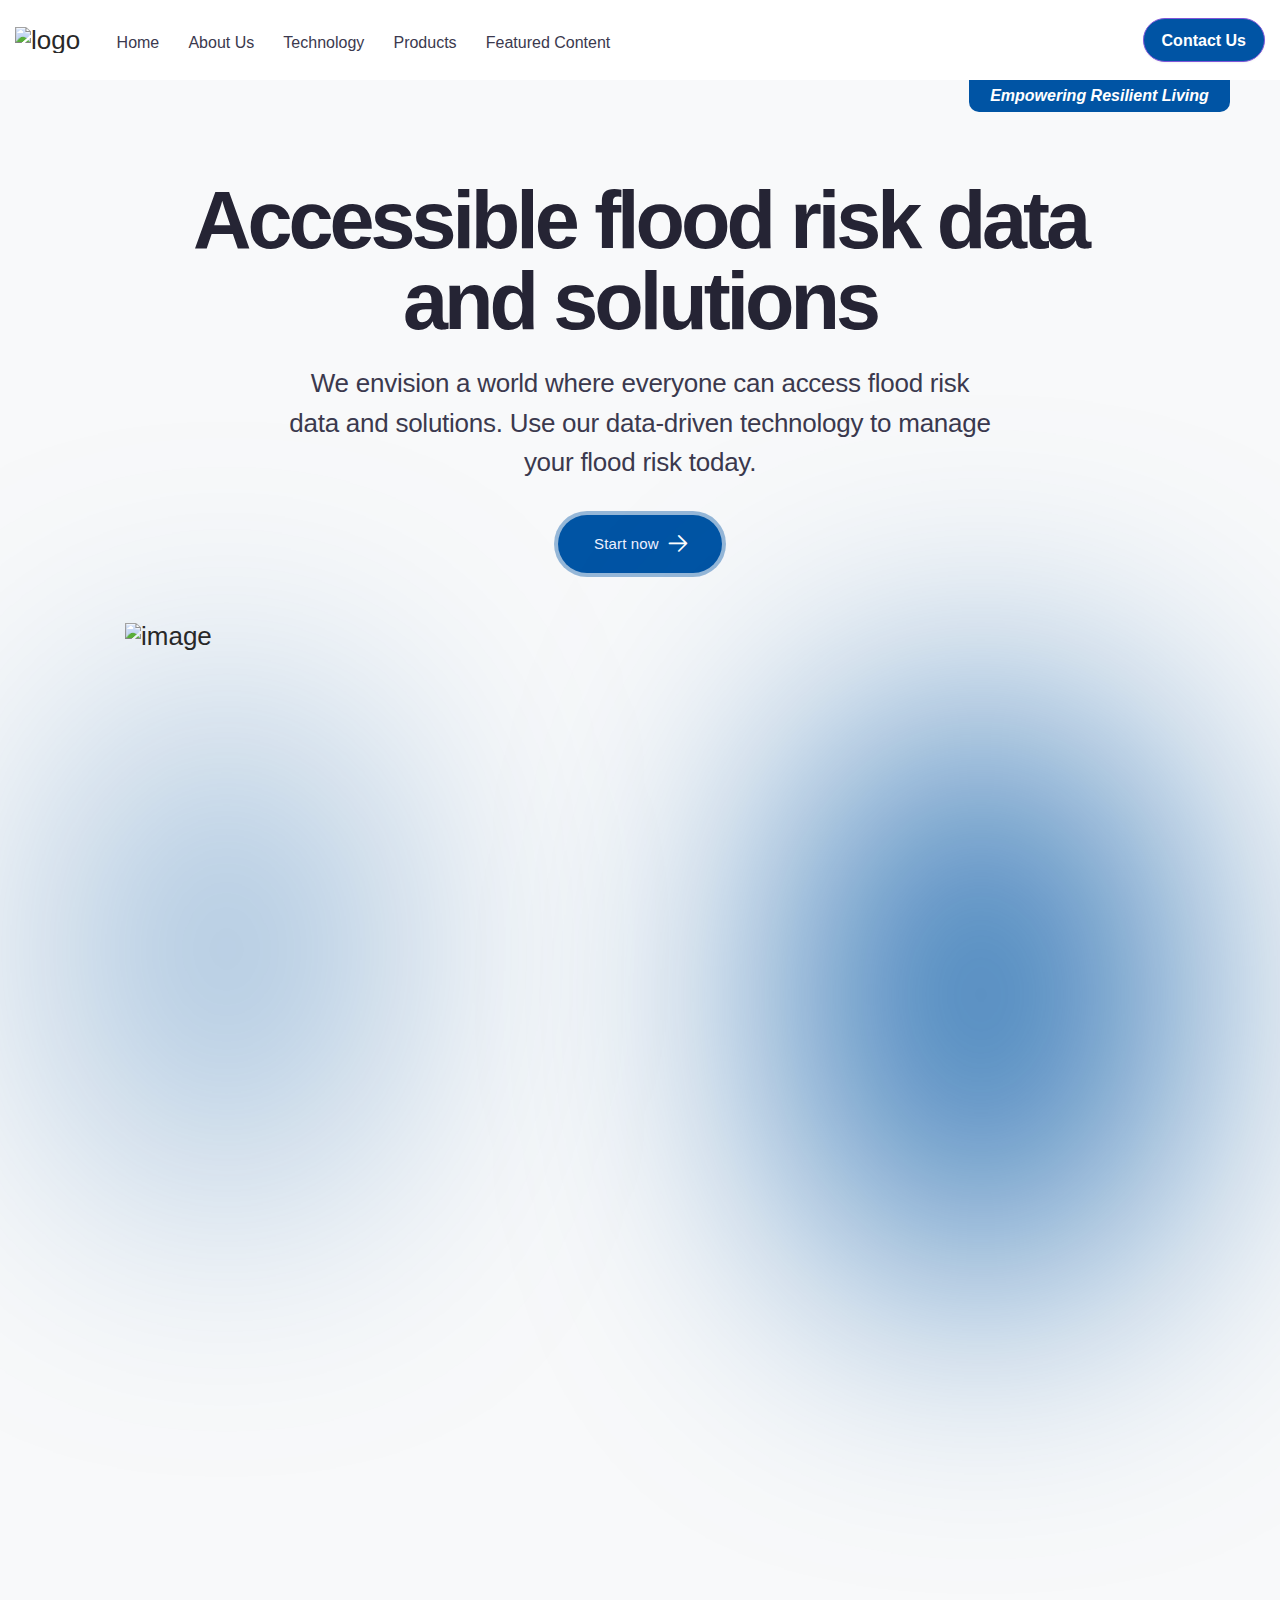
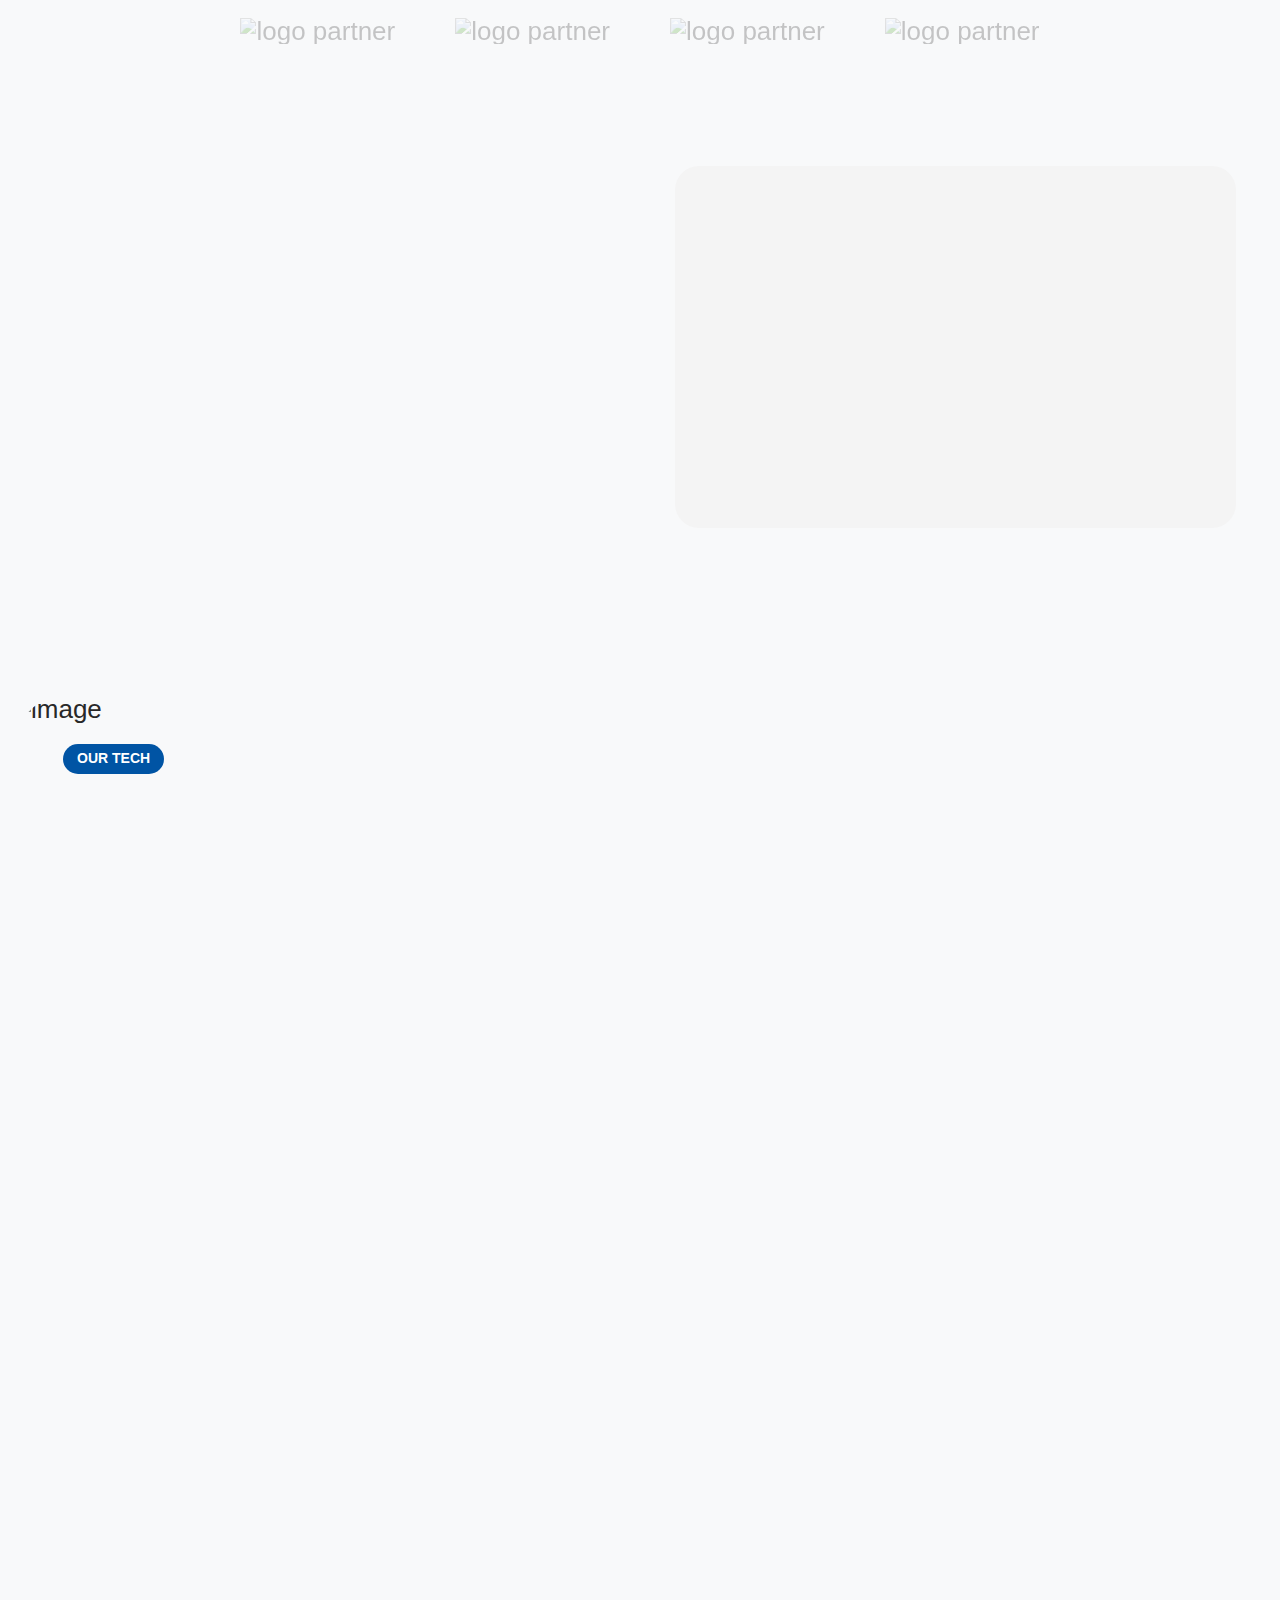
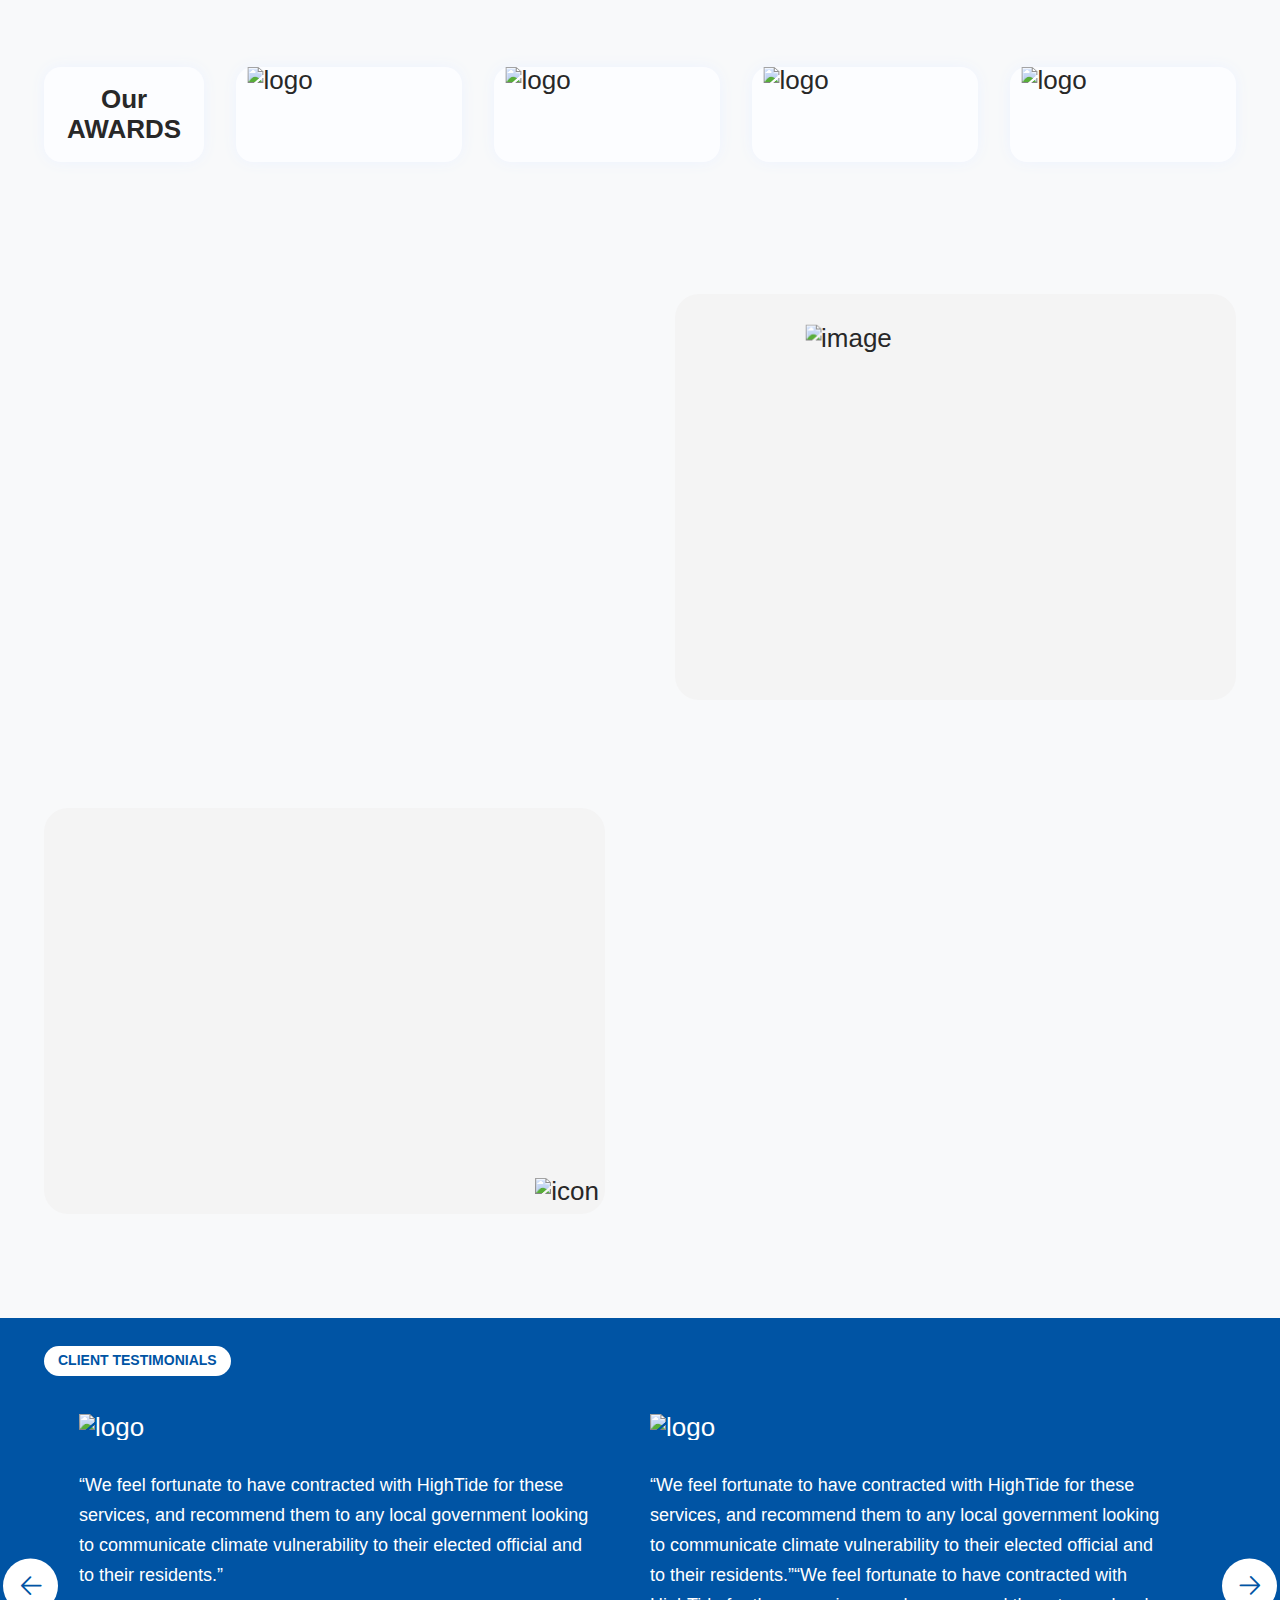
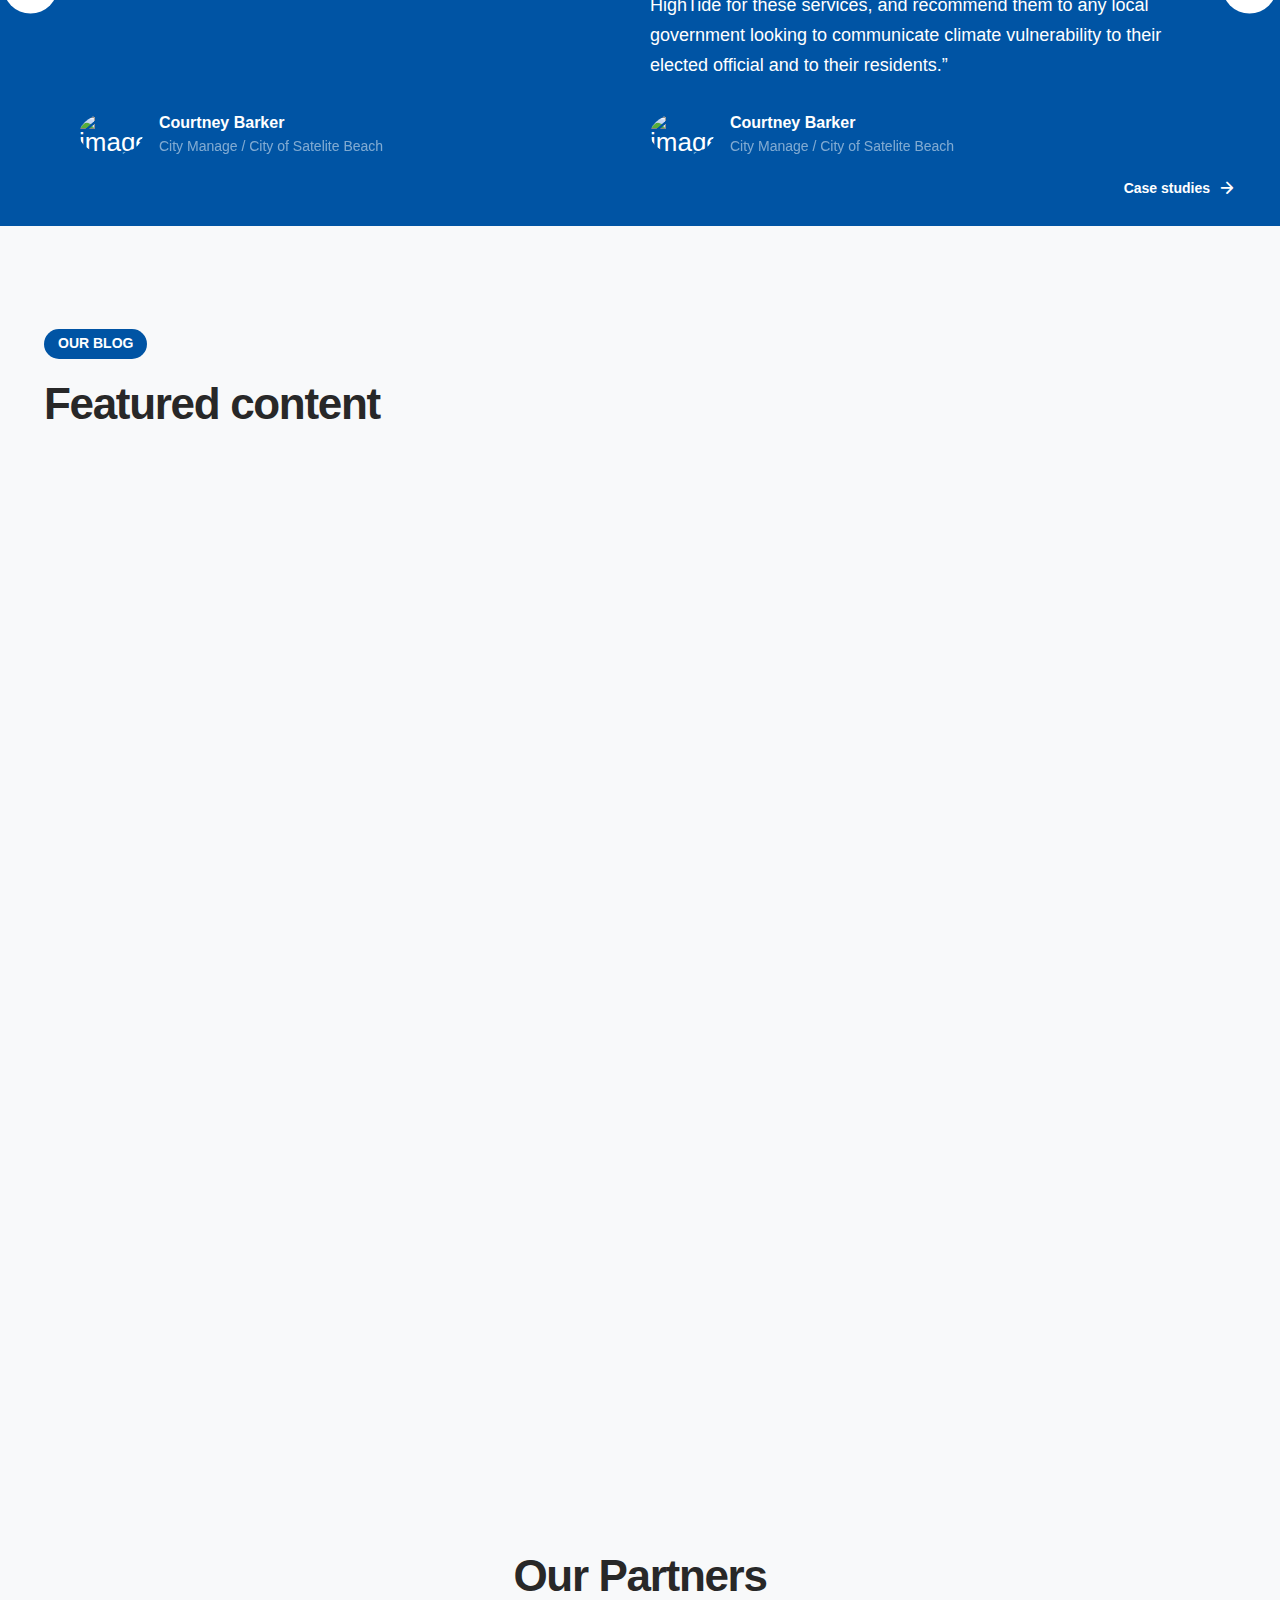
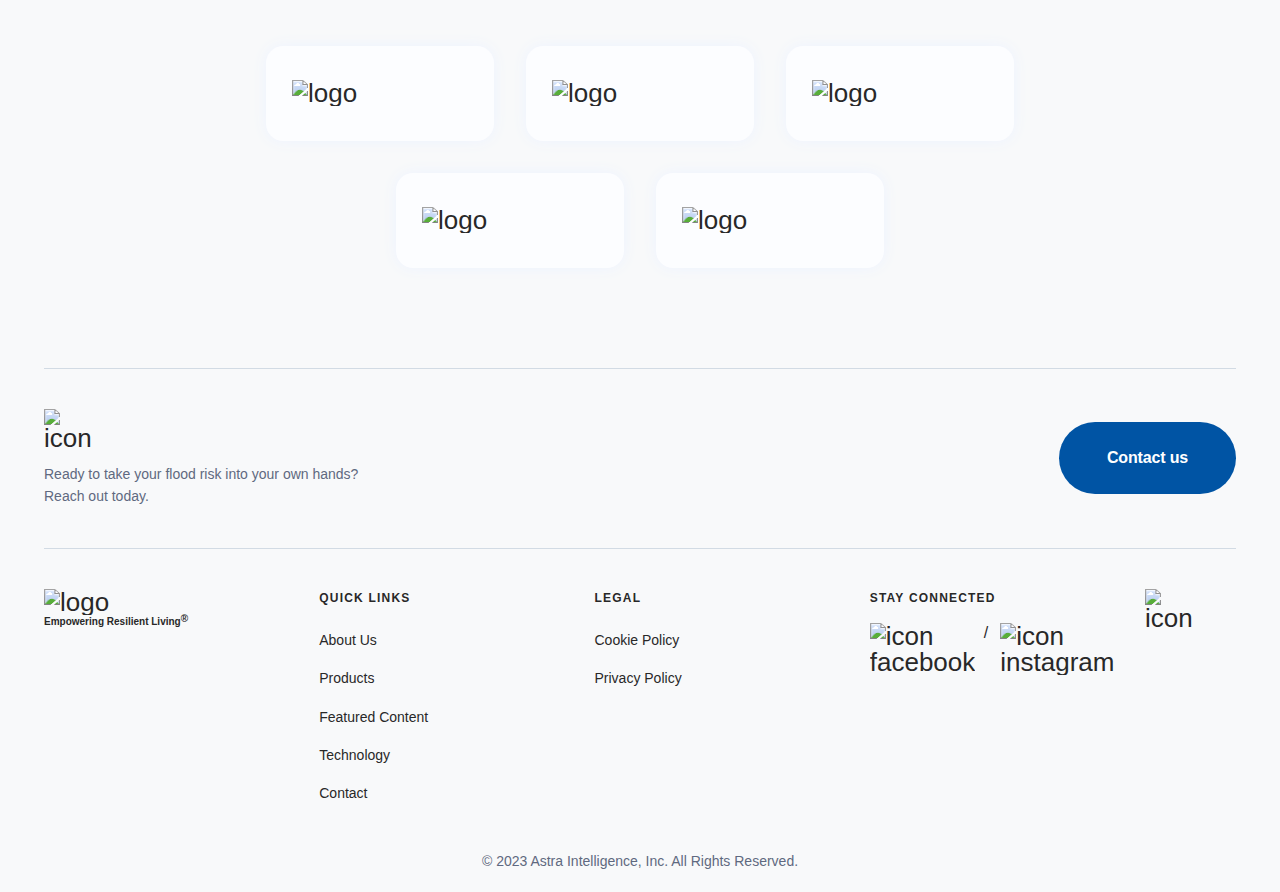
==== home.html @ 28960f0b "Add files via upload" ====
<!DOCTYPE html>
<html lang="en">

<head>
	<title>Home</title>
	<meta charset="UTF-8">
	<meta name="format-detection" content="telephone=no">
	<style>
		body {
			opacity: 0;
		}
	</style>
	<link rel="stylesheet" href="css/style.min.css?_v=20240521062335">
	<link rel="shortcut icon" href="favicon.ico">
	<!-- <meta name="robots" content="noindex, nofollow"> -->
	<meta name="viewport" content="width=device-width, initial-scale=1.0">
</head>

<body>
	<div class="wrapper">
		<header class="header">
			<div class="header__box">
				<div class="header__body">
					<a href="#" class="header__logo"><img src="img/logo.svg" alt="logo"></a>
					<div class="header__menu menu">
						<nav class="menu__body">
							<ul class="menu__list">
								<li class="menu__item"><a href="#" class="menu__link">Home</a></li>
								<li class="menu__item"><a href="#" class="menu__link">About Us</a></li>
								<li class="menu__item"><a href="#" class="menu__link">Technology</a></li>
								<li class="menu__item"><a href="#" class="menu__link">Products</a></li>
								<li class="menu__item"><a href="#" class="menu__link">Featured Content</a></li>
							</ul>
						</nav>
					</div>
					<a href="#" data-da=".menu__body, 767.98" class="header__button">Contact Us</a>
					<button type="button" class="menu__icon icon-menu"><span></span></button>
				</div>
			</div>
		</header>
		<main class="page">
			<section class="page__hero hero">
				<div class="hero__container">
					<div class="hero__top">
						<h1 class="hero__title">Accessible flood risk data and solutions</h1>
						<div class="hero__text">We envision a world where everyone can access flood risk data and solutions. Use our data-driven technology to manage your flood risk today.</div>
						<a href="#" class="hero__button button _icon-arrow">Start now</a>
					</div>
					<div class="hero__image">
						<img src="img/home/hero/image.webp" alt="image">
					</div>
					<div class="hero__clients clients-hero">
						<div class="clients-hero__items">
							<div class="clients-hero__item clients-hero__item_1">
								<img src="img/home/hero/logo-partner_1.svg" alt="logo partner">
							</div>
							<div class="clients-hero__item clients-hero__item_2">
								<img src="img/home/hero/logo-partner_2.svg" alt="logo partner">
							</div>
							<div class="clients-hero__item clients-hero__item_3">
								<img src="img/home/hero/logo-partner_3.svg" alt="logo partner">
							</div>
							<div class="clients-hero__item clients-hero__item_4">
								<img src="img/home/hero/logo-partner_4.svg" alt="logo partner">
							</div>
						</div>
					</div>
				</div>
			</section>
			<section class="page__homeowners homeowners">
				<div class="homeowners__container">
					<div class="homeowners__body">
						<div class="homeowners__content content-homeowners">
							<div data-watch data-watch-once data-watch-threshold="0.3" class="content-homeowners__label label">FOR HOMEOWNERS</div>
							<h2 data-watch data-watch-once data-watch-threshold="0.3" class="content-homeowners__title title">Arkly makes managing flood risk easy.</h2>
							<h3 data-watch data-watch-once data-watch-threshold="0.3" class="content-homeowners__subtitle">Now available in Florida and Puerto Rico.</h3>
							<div data-watch data-watch-once data-watch-threshold="0.3" class="content-homeowners__actions actions-content-homeowners">
								<a href="#" class="actions-content-homeowners__button button _icon-arrow">Go to Arkly</a>
								<div class="actions-content-homeowners__label">Learn more</div>
							</div>
						</div>
						<div class="homeowners__items">
							<div data-watch data-watch-once data-watch-threshold="0.3" class="homeowners__item item-homeowners">
								<div class="item-homeowners__icon">
									<img src="img/home/homeowners/icon_1.svg" alt="icon">
								</div>
								<h4 class="item-homeowners__title">Understand what your flood risk means in dollars.</h4>
							</div>
							<div data-watch data-watch-once data-watch-threshold="0.3" class="homeowners__item item-homeowners">
								<div class="item-homeowners__icon">
									<img src="img/home/homeowners/icon_2.svg" alt="icon">
								</div>
								<h4 class="item-homeowners__title">Get a flood insurance quote in 5 mins and save 40% or more.</h4>
							</div>
							<div data-watch data-watch-once data-watch-threshold="0.3" class="homeowners__item item-homeowners">
								<div class="item-homeowners__icon">
									<img src="img/home/homeowners/icon_3.svg" alt="icon">
								</div>
								<h4 class="item-homeowners__title">Get a cost estimate to lift your house above future flooding.</h4>
							</div>
						</div>
					</div>
				</div>
			</section>
			<section class="page__our-tech our-tech">
				<div class="our-tech__box">
					<div class="our-tech__body">
						<div class="our-tech__label label">Our tech</div>
						<div class="our-tech__content">
							<h2 data-watch data-watch-once data-watch-threshold="0.3" class="our-tech__title title">Intuitive. Accessible. Powered by HighTide’s Risk Engine. </h2>
							<div data-watch data-watch-once data-watch-threshold="0.5" class="our-tech__text">
								<p>Flooding is an expensive problem. We’ll tell you what flood risk means in dollars. </p>
								<p>Compare your flood risk to the cost of solutions to make an informed decision to manage your risk.</p>
								<p>Our flood risk pricing technology is peer-reviewed and has received awards from top institutions.</p>
							</div>
							<a href="#" data-watch data-watch-once data-watch-threshold="0.3" class="our-tech__button">Learn more</a>
						</div>
					</div>
					<img data-src="img/home/our-tech/bg.webp" class="our-tech__image" alt="image">
				</div>
			</section>
			<section class="page__awards awards">
				<div class="awards__container">
					<div class="awards__body">
						<h2 class="awards__title"><span>Our AWARDS</span></h2>
						<div class="awards__logos">
							<div class="awards__logo">
								<img src="img/home/awards/logo_1.svg" class="awards__image awards__image_1" alt="logo">
							</div>
							<div class="awards__logo">
								<img src="img/home/awards/logo_2.svg" class="awards__image awards__image_2" alt="logo">
							</div>
							<div class="awards__logo">
								<img src="img/home/awards/logo_3.svg" class="awards__image awards__image_3" alt="logo">
							</div>
							<div class="awards__logo">
								<img src="img/home/awards/logo_4.svg" class="awards__image awards__image_4" alt="logo">
							</div>
						</div>
					</div>
				</div>
			</section>
			<section class="page__covernment covernment">
				<div class="covernment__container">
					<div class="covernment__body">
						<div class="covernment__top top-covernment">
							<div class="top-covernment__content">
								<div data-watch data-watch-once data-watch-threshold="0.3" class="top-covernment__label label">FOR GOVERNMENT</div>
								<h2 data-watch data-watch-once data-watch-threshold="0.3" class="top-covernment__title title">Get best-in-class data for your community’s vulnerability assessment</h2>
								<div data-watch data-watch-once data-watch-threshold="0.3" class="top-covernment__text text">Our sea level rise and storm surge vulnerability assessments are built on our peer-reviewed technology. We go beyond the minimum requirements to deliver meaningful insights and help our clients communicate risk to their stakeholders.</div>
							</div>
							<div class="top-covernment__media">
								<img src="img/home/covernment/arkly-logo.svg" alt="image">
							</div>
						</div>
						<div class="covernment__bottom bottom-covernment">
							<div class="bottom-covernment__media">
								<img data-src="img/home/covernment/mac.svg" class="bottom-covernment__image" alt="mac">
								<img src="img/home/covernment/arkly-logo-small.svg" class="bottom-covernment__image-logo" alt="icon">
							</div>
							<div class="bottom-covernment__content">
								<h2 data-watch data-watch-once data-watch-threshold="0.3" class="bottom-covernment__title title">And unlock powerful outreach and engagement features with Arkly Pro</h2>
								<div data-watch data-watch-once data-watch-threshold="0.3" class="bottom-covernment__text text">Arkly Pro is a flood risk management platform designed in collaboration with planners and floodplain managers. For a limited time, we are offering local governments in Florida a 1-year license of Arkly Pro with a vulnerability assessment.</div>
								<div data-watch data-watch-once data-watch-threshold="0.3" class="bottom-covernment__actions actions-bottom-covernment">
									<a href="#" class="actions-bottom-covernment__button _icon-arrow-small">Get demo</a>
									<div class="actions-bottom-covernment__label">Learn more</div>
								</div>
							</div>
						</div>
					</div>
				</div>
			</section>
			<section class="page__testimonials testimonials">
				<div class="testimonials__container">
					<div class="testimonials__body">
						<h3 class="testimonials__label label">CLIENT TESTIMONIALS</h3>
						<div class="testimonials__slider-box">
							<div class="testimonials__slider swiper">
								<div class="testimonials__wrapper swiper-wrapper">
									<div class="testimonials__slide slide-testimonials swiper-slide">
										<div class="slide-testimonials__icon">
											<img src="img/home/testimonials/logo.svg" alt="logo">
										</div>
										<div class="slide-testimonials__response">
											<p>“We feel fortunate to have contracted with HighTide for these services, and recommend them to any local government looking to communicate climate vulnerability to their elected official and to their residents.”</p>
										</div>
										<div class="slide-testimonials__author author-slide-testimonials">
											<div class="author-slide-testimonials__image">
												<img src="img/home/testimonials/image.webp" alt="image">
											</div>
											<div class="author-slide-testimonials__body">
												<div class="author-slide-testimonials__name">Courtney Barker</div>
												<div class="author-slide-testimonials__position">City Manage / City of Satelite Beach</div>
											</div>
										</div>
									</div>
									<div class="testimonials__slide slide-testimonials swiper-slide">
										<div class="slide-testimonials__icon">
											<img src="img/home/testimonials/logo.svg" alt="logo">
										</div>
										<div class="slide-testimonials__response">
											<p>“We feel fortunate to have contracted with HighTide for these services, and recommend them to any local government looking to communicate climate vulnerability to their elected official and to their residents.”“We feel fortunate to have contracted with HighTide for these services, and recommend them to any local government looking to communicate climate vulnerability to their elected official and to their residents.”</p>
										</div>
										<div class="slide-testimonials__author author-slide-testimonials">
											<div class="author-slide-testimonials__image">
												<img src="img/home/testimonials/image.webp" alt="image">
											</div>
											<div class="author-slide-testimonials__body">
												<div class="author-slide-testimonials__name">Courtney Barker</div>
												<div class="author-slide-testimonials__position">City Manage / City of Satelite Beach</div>
											</div>
										</div>
									</div>
									<div class="testimonials__slide slide-testimonials swiper-slide">
										<div class="slide-testimonials__icon">
											<img src="img/home/testimonials/logo.svg" alt="logo">
										</div>
										<div class="slide-testimonials__response">
											<p>“We feel fortunate to have contracted with HighTide for these services, and recommend them to any local government looking to communicate climate vulnerability to their elected official and to their residents.”</p>
										</div>
										<div class="slide-testimonials__author author-slide-testimonials">
											<div class="author-slide-testimonials__image">
												<img src="img/home/testimonials/image.webp" alt="image">
											</div>
											<div class="author-slide-testimonials__body">
												<div class="author-slide-testimonials__name">Courtney Barker</div>
												<div class="author-slide-testimonials__position">City Manage / City of Satelite Beach</div>
											</div>
										</div>
									</div>
								</div>
								<div class="testimonials__controls">
									<button type="button" class="testimonials__slider-button testimonials__slider-button_prev _icon-arrow"></button>
									<button type="button" class="testimonials__slider-button testimonials__slider-button_next _icon-arrow"></button>
								</div>
							</div>
						</div>
						<a href="#" class="testimonials__link _icon-arrow-small">Case studies</a>
					</div>
				</div>
			</section>
			<section class="page__blog blog-home">
				<div class="blog-home__container">
					<div class="blog-home__top">
						<div class="blog-home__label label">OUR BLOG</div>
						<h2 class="blog-home__title title">Featured content</h2>
					</div>
					<div data-watch data-watch-once class="blog-home__items">
						<div class="blog-home__item item-blog-home swiper-slide" data-da=".blog-home__wrapper, 767.98">
							<a href="#" class="item-blog-home__image">
								<img src="img/home/blog-home/Image.webp" alt="image">
							</a>
							<div class="item-blog-home__date">October 10, 2023</div>
							<div class="item-blog-home__content">
								<a href="#" class="item-blog-home__title-link">
									<h3 class="item-blog-home__title _icon-arrow-small"><span>Arkly Puerto Rico Launches</span></h3>
								</a>
								<div class="item-blog-home__text">HighTide’s Commonwealth-wide launch of Arkly marks a first-of-its-kind expansion of accessible flood risk data to Puerto Rico’s residents. Read on to learn more about HighTide’s partnership efforts...</div>
							</div>
							<div class="item-blog-home__tags">
								<div class="item-blog-home__tag item-blog-home__tag_green">Ecology</div>
								<div class="item-blog-home__tag">Flood</div>
								<div class="item-blog-home__tag">Risks</div>
							</div>
						</div>
						<div class="blog-home__item item-blog-home swiper-slide" data-da=".blog-home__wrapper, 767.98">
							<a href="#" class="item-blog-home__image">
								<img src="img/home/blog-home/Image.webp" alt="image">
							</a>
							<div class="item-blog-home__date">October 10, 2023</div>
							<div class="item-blog-home__content">
								<a href="#" class="item-blog-home__title-link">
									<h3 class="item-blog-home__title _icon-arrow-small"><span>Arkly Puerto Rico Launches</span></h3>
								</a>
								<div class="item-blog-home__text">HighTide’s Commonwealth-wide launch of Arkly marks a first-of-its-kind expansion of accessible flood risk data to Puerto Rico’s residents. Read on to learn more about HighTide’s partnership efforts...</div>
							</div>
							<div class="item-blog-home__tags">
								<div class="item-blog-home__tag item-blog-home__tag_green">Ecology</div>
								<div class="item-blog-home__tag">Flood</div>
								<div class="item-blog-home__tag">Risks</div>
							</div>
						</div>
						<div class="blog-home__item item-blog-home swiper-slide" data-da=".blog-home__wrapper, 767.98">
							<a href="#" class="item-blog-home__image">
								<img src="img/home/blog-home/Image.webp" alt="image">
							</a>
							<div class="item-blog-home__date">October 10, 2023</div>
							<div class="item-blog-home__content">
								<a href="#" class="item-blog-home__title-link">
									<h3 class="item-blog-home__title _icon-arrow-small"><span>Arkly Puerto Rico Launches</span></h3>
								</a>
								<div class="item-blog-home__text">HighTide’s Commonwealth-wide launch of Arkly marks a first-of-its-kind expansion of accessible flood risk data to Puerto Rico’s residents. Read on to learn more about HighTide’s partnership efforts...</div>
							</div>
							<div class="item-blog-home__tags">
								<div class="item-blog-home__tag item-blog-home__tag_green">Ecology</div>
								<div class="item-blog-home__tag">Flood</div>
								<div class="item-blog-home__tag">Risks</div>
							</div>
						</div>
						<div class="blog-home__item item-blog-home swiper-slide" data-da=".blog-home__wrapper, 767.98">
							<a href="#" class="item-blog-home__image">
								<img src="img/home/blog-home/Image.webp" alt="image">
							</a>
							<div class="item-blog-home__date">October 10, 2023</div>
							<div class="item-blog-home__content">
								<a href="#" class="item-blog-home__title-link">
									<h3 class="item-blog-home__title _icon-arrow-small"><span>Arkly Puerto Rico Launches</span></h3>
								</a>
								<div class="item-blog-home__text">HighTide’s Commonwealth-wide launch of Arkly marks a first-of-its-kind expansion of accessible flood risk data to Puerto Rico’s residents. Read on to learn more about HighTide’s partnership efforts...</div>
							</div>
							<div class="item-blog-home__tags">
								<div class="item-blog-home__tag item-blog-home__tag_green">Ecology</div>
								<div class="item-blog-home__tag">Flood</div>
								<div class="item-blog-home__tag">Risks</div>
							</div>
						</div>
						<div class="blog-home__item item-blog-home swiper-slide" data-da=".blog-home__wrapper, 767.98">
							<a href="#" class="item-blog-home__image">
								<img src="img/home/blog-home/Image.webp" alt="image">
							</a>
							<div class="item-blog-home__date">October 10, 2023</div>
							<div class="item-blog-home__content">
								<a href="#" class="item-blog-home__title-link">
									<h3 class="item-blog-home__title _icon-arrow-small"><span>Arkly Puerto Rico Launches</span></h3>
								</a>
								<div class="item-blog-home__text">HighTide’s Commonwealth-wide launch of Arkly marks a first-of-its-kind expansion of accessible flood risk data to Puerto Rico’s residents. Read on to learn more about HighTide’s partnership efforts...</div>
							</div>
							<div class="item-blog-home__tags">
								<div class="item-blog-home__tag item-blog-home__tag_green">Ecology</div>
								<div class="item-blog-home__tag">Flood</div>
								<div class="item-blog-home__tag">Risks</div>
							</div>
						</div>
						<div class="blog-home__item item-blog-home swiper-slide" data-da=".blog-home__wrapper, 767.98">
							<a href="#" class="item-blog-home__image">
								<img src="img/home/blog-home/Image.webp" alt="image">
							</a>
							<div class="item-blog-home__date">October 10, 2023</div>
							<div class="item-blog-home__content">
								<a href="#" class="item-blog-home__title-link">
									<h3 class="item-blog-home__title _icon-arrow-small"><span>Arkly Puerto Rico Launches</span></h3>
								</a>
								<div class="item-blog-home__text">HighTide’s Commonwealth-wide launch of Arkly marks a first-of-its-kind expansion of accessible flood risk data to Puerto Rico’s residents. Read on to learn more about HighTide’s partnership efforts...</div>
							</div>
							<div class="item-blog-home__tags">
								<div class="item-blog-home__tag item-blog-home__tag_green">Ecology</div>
								<div class="item-blog-home__tag">Flood</div>
								<div class="item-blog-home__tag">Risks</div>
							</div>
						</div>
					</div>
					<div class="blog-home__slider-box">
						<div class="blog-home__slider swiper">
							<div class="blog-home__wrapper swiper-wrapper">
							</div>
							<div class="blog-home__controls">
								<button type="button" class="blog-home__slider-button blog-home__slider-button_prev _icon-arrow"></button>
								<button type="button" class="blog-home__slider-button blog-home__slider-button_next _icon-arrow"></button>
							</div>
						</div>
					</div>
				</div>
			</section>
			<section class="page__partners partners">
				<div class="partners__container">
					<div class="partners__body">
						<h2 class="partners__title title">Our Partners</h2>
						<div class="partners__items">
							<div class="partners__item">
								<img src="img/home/partners/logo_1.svg" alt="logo">
							</div>
							<div class="partners__item">
								<img src="img/home/partners/logo_2.svg" alt="logo">
							</div>
							<div class="partners__item">
								<img src="img/home/partners/logo_3.svg" alt="logo">
							</div>
							<div class="partners__item">
								<img src="img/home/partners/logo_4.svg" alt="logo">
							</div>
							<div class="partners__item">
								<img src="img/home/partners/logo_5.svg" alt="logo">
							</div>
						</div>
					</div>
				</div>
			</section>
		</main>
		<footer class="footer">
			<div class="footer__container">
				<div class="footer__top top-footer">
					<div class="top-footer__body">
						<div class="top-footer__icon">
							<img src="img/footer/logo-arkly.svg" alt="icon">
						</div>
						<div class="top-footer__text">
							<p>Ready to take your flood risk into your own hands? Reach out today.</p>
						</div>
					</div>
					<a href="#" class="top-footer__button">Contact us</a>
				</div>
				<div class="footer__main main-footer">
					<div class="main-footer__columns">
						<div class="main-footer__column main-footer__column_logo">
							<a href="#" class="main-footer__logo"><img src="img/footer/logo-footer.svg" alt="logo"></a>
							<div class="main-footer__text">Empowering Resilient Living</div>
						</div>
						<div class="main-footer__column main-footer__column_links">
							<div class="main-footer__label">Quick LINKS</div>
							<nav class="main-footer__menu menu-main-footer">
								<ul class="menu-main-footer__list">
									<li class="menu-main-footer__item"><a href="#" class="menu-main-footer__link">About Us</a></li>
									<li class="menu-main-footer__item"><a href="#" class="menu-main-footer__link">Products</a></li>
									<li class="menu-main-footer__item"><a href="#" class="menu-main-footer__link">Featured Content</a></li>
									<li class="menu-main-footer__item"><a href="#" class="menu-main-footer__link">Technology</a></li>
									<li class="menu-main-footer__item"><a href="#" class="menu-main-footer__link">Contact</a></li>
								</ul>
							</nav>
						</div>
						<div class="main-footer__column main-footer__column_legal">
							<div class="main-footer__label">Legal</div>
							<nav class="main-footer__menu menu-main-footer">
								<ul class="menu-main-footer__list">
									<li class="menu-main-footer__item"><a href="#" class="menu-main-footer__link">Cookie Policy</a></li>
									<li class="menu-main-footer__item"><a href="#" class="menu-main-footer__link">Privacy Policy</a></li>
								</ul>
							</nav>
						</div>
						<div class="main-footer__column main-footer__column_connected">
							<div class="main-footer__label">Stay Connected</div>
							<div class="main-footer__social">
								<a href="#" class="main-footer__social-link">
									<img src="img/footer/icon-facebook.svg" alt="icon facebook">
								</a>
								<a href="#" class="main-footer__social-link">
									<img src="img/footer/icon-instagram.svg" alt="icon instagram">
								</a>
							</div>
						</div>
						<div class="main-footer__column main-footer__column_last">
							<img src="img/footer/icon-certified.svg" alt="icon">
						</div>
					</div>
				</div>
				<div class="footer__bottom bottom-footer">
					<div class="bottom-footer__copyright">© 2023 Astra Intelligence, Inc. All Rights Reserved.</div>
				</div>
			</div>
		</footer>
	</div>
	<script src="js/app.min.js?_v=20240521062335"></script>
</body>

</html>
---- css/style.min.css ----
@charset "UTF-8";@import url(https://fonts.googleapis.com/css?family=Public+Sans:regular,500&display=swap);@font-face{font-family:HelveticaBold;font-display:swap;src:url(../fonts/HelveticaBold.woff2) format("woff2");font-weight:400;font-style:normal}@font-face{font-family:HelveticaBoldItalic;font-display:swap;src:url(../fonts/HelveticaBoldItalic.woff2) format("woff2");font-weight:400;font-style:normal}@font-face{font-family:HelveticaItalic;font-display:swap;src:url(../fonts/HelveticaItalic.woff2) format("woff2");font-weight:400;font-style:normal}@font-face{font-family:HelveticaMedium;font-display:swap;src:url(../fonts/HelveticaMedium.woff2) format("woff2");font-weight:400;font-style:normal}@font-face{font-family:HelveticaRegular;font-display:swap;src:url(../fonts/HelveticaRegular.woff2) format("woff2");font-weight:400;font-style:normal}@font-face{font-family:icons;font-display:swap;src:url(../fonts/icons.woff2) format("woff2");font-weight:400;font-style:normal}[class*=_icon-]::before{font-family:icons;font-style:normal;font-weight:400;font-variant:normal;text-transform:none;line-height:1;-webkit-font-smoothing:antialiased;-moz-osx-font-smoothing:grayscale}._icon-arrow:before{content:"\e904";color:#fff}._icon-arrow-small:before{content:"\e900";color:#fff}*{padding:0;margin:0;border:0}*,*::after,*::before{box-sizing:border-box}*::after,*::before{display:inline-block}body,html{height:100%;min-width:320px}body{color:#282828;line-height:1;font-family:Helvetica;font-size:1.625rem;-ms-text-size-adjust:100%;-moz-text-size-adjust:100%;-webkit-text-size-adjust:100%;-webkit-font-smoothing:antialiased;-moz-osx-font-smoothing:grayscale}button,input,textarea{font-family:Helvetica;font-size:inherit;line-height:inherit;color:inherit;background-color:transparent}input,textarea{width:100%}button,option,select{cursor:pointer}a{display:inline-block;color:inherit;text-decoration:none}ul li{list-style:none}img{vertical-align:top}h1,h2,h3,h4,h5,h6{font-weight:inherit;font-size:inherit}.lock body{overflow:hidden;touch-action:none;-ms-scroll-chaining:none;overscroll-behavior:none}.loaded body{opacity:1}.wrapper{min-height:100%;display:flex;flex-direction:column;overflow:hidden;background-color:#f8f9fa}@supports (overflow:clip){.wrapper{overflow:clip}}.wrapper > main{flex:1 1 auto}.wrapper > *{min-width:0}[class*=__container]{max-width:76.375rem;margin:0 auto;padding:0 .9375rem}.button{display:inline-flex;flex-direction:row-reverse;gap:.625rem;padding:0 36px;height:3.625rem;box-shadow:0 0 0 4px rgba(0,84,164,.4);background-color:#0054a4;border-radius:9999px;font-size:.9375rem;line-height:171%;letter-spacing:.01em;color:#eff0ff;text-shadow:0 4px 4px 0 rgba(0,0,0,.25);justify-content:center;align-items:center;transition:all .5s ease 0s}.button::before{-webkit-transform:rotate(90deg);transform:rotate(90deg);font-size:1.125rem;font-weight:600;transition:all .5s ease 0s}.button--fw{width:100%}.icon-menu{display:none}.ibg{width:100%;height:100%;-o-object-fit:cover;object-fit:cover}.ibg--top{-o-object-position:top;object-position:top}.ibg--bottom{-o-object-position:bottom;object-position:bottom}.ibg--left{-o-object-position:left;object-position:left}.ibg--right{-o-object-position:right;object-position:right}.ibg--contain{-o-object-fit:contain;object-fit:contain}.title{font-weight:700;line-height:130%;letter-spacing:-.03em}.label{height:1.875rem;padding:0 .875rem;border-radius:100px;background-color:#0054a4;color:#fff;font-size:.875rem;line-height:157%;font-weight:700;text-transform:uppercase;display:inline-flex;justify-content:center;align-items:center}.text{font-size:1.125rem;line-height:167%;color:#5f6980}.header{position:fixed;z-index:99;width:100%;height:5rem;top:0;left:0;display:flex;justify-content:center;background-color:#fff;opacity:0;-webkit-transform:translateY(-120%);transform:translateY(-120%);transition:all 1s ease .2s}.loaded .header{opacity:1;-webkit-transform:translateY(0);transform:translateY(0)}.header__box{flex:0 1 80.375rem;padding:0 .9375rem;position:relative}.header__box::after{content:"Empowering Resilient Living";position:absolute;right:3.125rem;bottom:-2rem;width:16.3125rem;height:2rem;border-radius:0 0 10px 10px;background:#0054a4;color:#fff;display:flex;justify-content:center;align-items:center;font-size:1rem;line-height:150%;font-weight:700;font-style:italic}.header__body{height:100%;display:flex;align-items:center;gap:2.5rem}.header__logo{position:relative;z-index:3}.header__menu{flex:1 1 auto}.header__button{padding:.625rem 1.125rem .5rem 1.125rem;border:1px solid #7f56d9;border-radius:5555px;box-shadow:0 1px 2px 0 rgba(16,24,40,.05);background-color:#0054a4;color:#fff;font-size:1rem;font-weight:700;line-height:150%;transition:box-shadow .5s ease 0s}.menu__list{display:flex;align-items:center;gap:2rem}.menu__link{font-size:1rem;line-height:150%;color:#3b394e;position:relative}.menu__link::after,.menu__link::before{content:"";position:absolute;width:0%;height:.09375rem;bottom:-.0625rem;background:#282828;opacity:.6}.menu__link::before{left:0}.menu__link::after{right:0;background:#282828;transition:width .8s cubic-bezier(.22,.61,.36,1)}.footer__container{padding-bottom:.9375rem}.top-footer{padding:2.5rem 0;border-top:1px solid rgba(11,61,121,.16);border-bottom:1px solid rgba(11,61,121,.16);display:flex;align-items:center;gap:.9375rem}.top-footer__body{flex:1 1 auto}.top-footer__icon{max-width:3.8125rem}.top-footer__icon img{max-width:100%}.top-footer__icon:not(:last-child){margin-bottom:.75rem}.top-footer__text{max-width:20rem;font-size:.875rem;line-height:160%;color:#5f6980}.top-footer__button{border-radius:6.1875rem;height:4.5rem;padding:0 3rem;background-color:#0054a4;color:#fff;display:inline-flex;justify-content:center;align-items:center;font-size:1rem;line-height:175%;letter-spacing:-.01em;font-weight:700;transition:box-shadow .5s ease 0s}.main-footer{padding:2.5rem 0}.main-footer__columns{display:grid;grid-template-columns:17.7% 17.7% 17.7% 17.7% 3.5%;align-items:start;gap:4.6875rem}.main-footer__text{font-size:.625rem;font-weight:700;line-height:1.4;position:relative}.main-footer__text::after{content:"®";position:absolute;top:-.1875rem}.main-footer__label{font-size:.75rem;font-weight:700;line-height:150%;letter-spacing:.1em;text-transform:uppercase}.main-footer__label:not(:last-child){margin-bottom:1rem}.main-footer__social{display:flex;gap:1.5625rem;align-items:center}.main-footer__social-link{position:relative}.main-footer__social-link:not(:last-child)::after{content:"/";position:absolute;right:-.8125rem;font-size:1rem;line-height:130%}.menu-main-footer__item:not(:last-child){margin-bottom:.625rem}.menu-main-footer__link{font-size:.875rem;line-height:160%;position:relative}.menu-main-footer__link::after,.menu-main-footer__link::before{content:"";position:absolute;width:0%;height:.0625rem;bottom:-.0625rem;background:#282828}.menu-main-footer__link::before{left:0}.menu-main-footer__link::after{right:0;background:#282828;transition:width .8s cubic-bezier(.22,.61,.36,1)}.bottom-footer{padding:.3125rem 0;display:flex;justify-content:center}.bottom-footer__copyright{font-size:.875rem;line-height:160%;color:#5f6980;position:relative}.bottom-footer__copyright::before{content:"";position:absolute;left:-1.375rem;top:50%;width:.6875rem;height:.6875rem;-webkit-transform:translateY(-50%);transform:translateY(-50%);background:url(../img/footer/icon-star.svg) center/cover no-repeat}.page__hero{margin-top:5rem}.page__homeowners:not(:last-child){margin-bottom:5rem}.page__our-tech:not(:last-child){margin-bottom:5rem}.page__awards:not(:last-child){margin-bottom:2.75rem}.page__covernment:not(:last-child){margin-bottom:1rem}.hero__top{display:flex;flex-direction:column;align-items:center;text-align:center}.hero__top:not(:last-child){margin-bottom:3.125rem}.hero__title{max-width:64.125rem;font-weight:700;letter-spacing:-.05em;color:#252434;opacity:0;-webkit-transform:translateY(100%);transform:translateY(100%);transition:all 1s ease .3s}.hero__title:not(:last-child){margin-bottom:1.375rem}.loaded .hero__title{opacity:1;-webkit-transform:translateY(0);transform:translateY(0)}.hero__text{max-width:44.375rem;line-height:152%;letter-spacing:-.01em;color:#3b394e;opacity:0;-webkit-transform:translateY(100%);transform:translateY(100%);transition:all 1s ease .5s}.hero__text:not(:last-child){margin-bottom:2rem}.loaded .hero__text{opacity:1;-webkit-transform:translateY(0);transform:translateY(0)}.hero__button{opacity:0;-webkit-transform:translateY(100%);transform:translateY(100%);transition:all 1s ease .6s}.loaded .hero__button{opacity:1;-webkit-transform:translateY(0);transform:translateY(0)}.hero__image{max-width:64.375rem;margin:0 auto;position:relative;padding-bottom:73.4060402685%;opacity:0;-webkit-transform:translateY(40%);transform:translateY(40%);transition:all 1s ease .7s}.hero__image img{position:absolute;z-index:2;width:100%;height:100%;top:0;left:0;-o-object-fit:contain;object-fit:contain}.hero__image::before{content:"";position:absolute;left:-1.5rem;background-color:rgba(0,84,164,.48);-webkit-filter:blur(144px);filter:blur(144px);border-radius:100%}.hero__image::after{content:"";position:absolute;right:0;width:21.75rem;height:35.6875rem;background-color:rgba(0,84,164,.9);-webkit-filter:blur(144px);filter:blur(144px);border-radius:100%}.loaded .hero__image{opacity:1;-webkit-transform:translateY(0);transform:translateY(0)}.clients-hero__items{display:flex;justify-content:center;align-items:center}.clients-hero__item{opacity:.25;transition:opacity .5s ease 0s}.clients-hero__item img{max-width:100%}.homeowners__body{display:flex;gap:2.1875rem;align-items:center}.homeowners__content{flex:0 0 50%}.homeowners__items{flex:0 1 50%;background-color:#f4f4f4;border-radius:1.5rem;padding:1.3125rem}.content-homeowners{display:flex;flex-direction:column;align-items:start;gap:1rem}.content-homeowners__label{opacity:0;-webkit-transform:translateX(-80%);transform:translateX(-80%);transition:all .8s ease 0s}.content-homeowners__label._watcher-view{opacity:1;-webkit-transform:translateX(0);transform:translateX(0)}.content-homeowners__title{opacity:0;-webkit-transform:translateX(-20%);transform:translateX(-20%);transition:all .8s ease 0s}.content-homeowners__title._watcher-view{opacity:1;-webkit-transform:translateX(0);transform:translateX(0)}.content-homeowners__subtitle{font-weight:700;line-height:150%;opacity:0;-webkit-transform:translateX(-20%);transform:translateX(-20%);transition:all .8s ease 0s}.content-homeowners__subtitle._watcher-view{opacity:1;-webkit-transform:translateX(0);transform:translateX(0)}.content-homeowners__actions{opacity:0;-webkit-transform:translateX(-50%);transform:translateX(-50%);transition:all .8s ease 0s}.content-homeowners__actions._watcher-view{opacity:1;-webkit-transform:translateX(0);transform:translateX(0)}.actions-content-homeowners{display:flex;align-items:center;gap:1.5rem}.actions-content-homeowners__label{font-size:1rem;font-weight:600;line-height:162%;opacity:.4}.item-homeowners{border-radius:.875rem;background-color:#f8f9fa;padding:.9375rem;display:flex;align-items:center;opacity:0;-webkit-transform:translateX(50%);transform:translateX(50%);transition:all .8s ease 0s}.item-homeowners:not(:last-child){margin-bottom:.625rem}.item-homeowners._watcher-view{opacity:1;-webkit-transform:translateX(0);transform:translateX(0)}.item-homeowners__icon{flex:0 0 4.375rem;height:4.375rem;background:rgba(0,84,164,.05);border-radius:.9375rem;display:flex;justify-content:center;align-items:center}.item-homeowners__icon img{max-width:100%}.item-homeowners__title{flex:1 1 auto;font-weight:700;color:#0054a4}.our-tech{display:flex;justify-content:center}.our-tech__box{flex:0 1 80.5rem;min-height:55.6875rem;margin:0 .9375rem;overflow:hidden;position:relative}.our-tech__body{position:relative;z-index:2;height:100%;display:flex;flex-direction:column;align-items:start}.our-tech__content{flex:1 1 auto;display:flex;flex-direction:column;align-items:start;justify-content:end}.our-tech__title{color:#f8f9fa;opacity:0;-webkit-transform:translateY(-100%);transform:translateY(-100%);transition:all .8s ease 0s}.our-tech__title._watcher-view{opacity:1;-webkit-transform:translateX(0);transform:translateX(0)}.our-tech__text{line-height:130%;color:#f8f9fa;opacity:.5;opacity:0;-webkit-transform:translateY(-50%);transform:translateY(-50%);transition:all .8s ease 0s}.our-tech__text._watcher-view{opacity:1;-webkit-transform:translateX(0);transform:translateX(0)}.our-tech__button{border-radius:6.1875rem;height:4.5rem;padding:0 3rem;background-color:#0054a4;color:#fff;display:inline-flex;justify-content:center;align-items:center;font-size:1rem;line-height:175%;letter-spacing:-.01em;font-weight:700;transition:box-shadow .5s ease 0s;opacity:0;-webkit-transform:translateY(-50%);transform:translateY(-50%);transition:all .8s ease 0s}.our-tech__button._watcher-view{opacity:1;-webkit-transform:translateX(0);transform:translateX(0)}.our-tech__image{position:absolute;width:100%;height:100%;top:0;left:0;-o-object-fit:cover;object-fit:cover}.awards__body{display:flex;align-items:center}.awards__title{flex:0 0 5.9375rem;padding:0 1.4375rem;border-radius:1.0625rem;box-shadow:0 0 15px 0 #edf3ff;background-color:#fcfdff;font-weight:700;text-align:center;line-height:1.1538461538;display:flex;justify-content:center;align-items:center}.awards__logos{width:100%;flex:1 1 auto;display:grid;grid-template-columns:repeat(4,1fr);align-items:center}.awards__logo{padding:0 .75rem;border-radius:1.0625rem;box-shadow:0 0 15px 0 #edf3ff;background-color:#fcfdff;position:relative;display:flex;justify-content:center;align-items:center}.awards__logo img{position:absolute;width:89.912281%;height:100%;top:0;left:50%;-webkit-transform:translate(-50%,0);transform:translate(-50%,0);-o-object-fit:contain;object-fit:contain}.top-covernment{display:flex;align-items:center;gap:2.1875rem}.top-covernment__content{flex:0 0 50%}.top-covernment__label{opacity:0;-webkit-transform:translateX(-80%);transform:translateX(-80%);transition:all .8s ease 0s}.top-covernment__label:not(:last-child){margin-bottom:1rem}.top-covernment__label._watcher-view{opacity:1;-webkit-transform:translateX(0);transform:translateX(0)}.top-covernment__title{opacity:0;-webkit-transform:translateX(-20%);transform:translateX(-20%);transition:all .8s ease 0s}.top-covernment__title:not(:last-child){margin-bottom:1.5rem}.top-covernment__title._watcher-view{opacity:1;-webkit-transform:translateX(0);transform:translateX(0)}.top-covernment__text{opacity:0;-webkit-transform:translateX(-20%);transform:translateX(-20%);transition:all .8s ease 0s}.top-covernment__text._watcher-view{opacity:1;-webkit-transform:translateX(0);transform:translateX(0)}.top-covernment__media{flex:0 1 50%;padding-bottom:34.0604026846%;background-color:#f4f4f4;border-radius:1.5rem;position:relative}.top-covernment__media img{position:absolute;width:53.654189%;height:84.975369%;top:50%;left:50%;-webkit-transform:translate(-50%,-50%);transform:translate(-50%,-50%)}.bottom-covernment{display:flex;align-items:center;gap:2.1875rem}.bottom-covernment__media{flex:0 1 50%;padding-bottom:34.0604026846%;background-color:#f4f4f4;border-radius:1.5rem;position:relative}.bottom-covernment__image{position:absolute;width:100%;height:100%;top:0;left:0;-o-object-fit:contain;object-fit:contain}.bottom-covernment__image-logo{position:absolute;bottom:.625rem;right:.375rem}.bottom-covernment__content{flex:0 0 50%}.bottom-covernment__title{opacity:0;-webkit-transform:translateX(20%);transform:translateX(20%);transition:all .8s ease 0s}.bottom-covernment__title:not(:last-child){margin-bottom:1.5rem}.bottom-covernment__title._watcher-view{opacity:1;-webkit-transform:translateX(0);transform:translateX(0)}.bottom-covernment__text{opacity:0;-webkit-transform:translateX(20%);transform:translateX(20%);transition:all .8s ease 0s}.bottom-covernment__text:not(:last-child){margin-bottom:2.5rem}.bottom-covernment__text._watcher-view{opacity:1;-webkit-transform:translateX(0);transform:translateX(0)}.bottom-covernment__actions{opacity:0;-webkit-transform:translateX(20%);transform:translateX(20%);transition:all .8s ease 0s}.bottom-covernment__actions._watcher-view{opacity:1;-webkit-transform:translateX(0);transform:translateX(0)}.actions-bottom-covernment{display:flex;align-items:center;gap:1.5rem;font-size:1rem;line-height:162%}.actions-bottom-covernment__button{height:1.625rem;font-weight:600;display:flex;flex-direction:row-reverse;align-items:center;gap:.625rem}.actions-bottom-covernment__button::before{width:1.25rem;height:1.25rem;border-radius:50%;background-color:#0054a4;-webkit-transform:rotate(45deg);transform:rotate(45deg);transition:-webkit-transform .5s ease 0s;transition:transform .5s ease 0s;transition:transform .5s ease 0s,-webkit-transform .5s ease 0s;display:flex;justify-content:center;align-items:center;font-size:.75rem;font-weight:600}.actions-bottom-covernment__label{opacity:.5}.testimonials{background-color:#0054a4}.testimonials__container{padding-top:1.75rem;padding-bottom:1.75rem;color:#fff}.testimonials__body{display:flex;flex-direction:column;align-items:start}.testimonials__label{background-color:#fff;color:#0054a4}.testimonials__label:not(:last-child){margin-bottom:2.375rem}.testimonials__slider-box{width:100%;min-width:0;position:relative;padding-left:2.1875rem;padding-right:2.1875rem}.testimonials__slider-button{position:absolute;top:50%;-webkit-transform:translateY(-50%);transform:translateY(-50%);border-radius:50%;background-color:#fff;color:#0054a4;cursor:pointer;transition:all .5s ease 0s;display:flex;justify-content:center;align-items:center}.testimonials__slider-button::before{color:#0054a4;font-size:1.25rem;font-weight:600}.testimonials__slider-button_prev{left:-3.9375rem}.testimonials__slider-button_prev::before{-webkit-transform:rotate(-90deg);transform:rotate(-90deg)}.testimonials__slider-button_next{right:-3.9375rem}.testimonials__slider-button_next::before{-webkit-transform:rotate(90deg);transform:rotate(90deg)}.testimonials__link{align-self:end;font-size:14px;line-height:143%;font-weight:700;display:flex;flex-direction:row-reverse;align-items:center;gap:.5rem}.testimonials__link::before{-webkit-transform:rotate(45deg);transform:rotate(45deg);transition:-webkit-transform .5s ease 0s;transition:transform .5s ease 0s;transition:transform .5s ease 0s,-webkit-transform .5s ease 0s;font-size:1.125rem;font-weight:600}.slide-testimonials{display:flex;flex-direction:column}.slide-testimonials__icon{max-width:5.3125rem}.slide-testimonials__icon img{max-width:100%}.slide-testimonials__icon:not(:last-child){margin-bottom:1.875rem}.slide-testimonials__response{flex:1 1 auto;max-width:32.5rem;font-size:1.125rem;line-height:167%}.slide-testimonials__response:not(:last-child){margin-bottom:1.875rem}.author-slide-testimonials{display:flex;align-items:center}.author-slide-testimonials__image{flex:0 0 4rem;border-radius:50%;overflow:hidden}.author-slide-testimonials__image img{max-width:100%}.author-slide-testimonials__body{flex:1 1 auto}.author-slide-testimonials__name{font-size:1rem;line-height:162%;font-weight:700}.author-slide-testimonials__position{font-size:14px;line-height:157%;opacity:.5}.blog-home__top:not(:last-child){margin-bottom:1.5rem}.blog-home__label:not(:last-child){margin-bottom:1rem}.blog-home__items{display:grid;grid-template-columns:repeat(3,1fr);gap:2rem;opacity:0;-webkit-transform:translateY(10%);transform:translateY(10%);transition:all 1s ease 0s}.blog-home__items._watcher-view{opacity:1;-webkit-transform:translateX(0);transform:translateX(0)}.blog-home__slider-box{width:100%;min-width:0;position:relative;padding-left:2.1875rem;padding-right:2.1875rem}.blog-home__slider-button{position:absolute;top:50%;-webkit-transform:translateY(-50%);transform:translateY(-50%);border-radius:50%;background-color:#0054a4;color:#fff;cursor:pointer;display:flex;justify-content:center;align-items:center}.blog-home__slider-button::before{color:#fff;font-size:1.25rem;font-weight:600}.blog-home__slider-button_prev{left:-3.9375rem}.blog-home__slider-button_prev::before{-webkit-transform:rotate(-90deg);transform:rotate(-90deg)}.blog-home__slider-button_next{right:-3.9375rem}.blog-home__slider-button_next::before{-webkit-transform:rotate(90deg);transform:rotate(90deg)}.item-blog-home__image{border-radius:1.5625rem;overflow:hidden;width:100%;padding-bottom:63.6604774536%;position:relative}.item-blog-home__image img{position:absolute;width:100%;height:100%;top:0;left:0;-o-object-fit:cover;object-fit:cover;transition:all .5s ease 0s}.item-blog-home__image:not(:last-child){margin-bottom:1rem}.item-blog-home__date{font-size:.875rem;font-weight:700;line-height:143%;color:#0054a4}.item-blog-home__date:not(:last-child){margin-bottom:.75rem}.item-blog-home__content:not(:last-child){margin-bottom:1.5rem}.item-blog-home__title-link{width:100%}.item-blog-home__title-link:not(:last-child){margin-bottom:.75rem}.item-blog-home__title{font-size:1.5rem;font-weight:700;line-height:133%;display:flex;flex-direction:row-reverse;align-items:center;gap:.625rem}.item-blog-home__title span{flex:1 1 auto}.item-blog-home__title::before{color:#282828;font-weight:600;transition:-webkit-transform .5s ease 0s;transition:transform .5s ease 0s;transition:transform .5s ease 0s,-webkit-transform .5s ease 0s}.item-blog-home__text{font-size:1rem;line-height:150%;color:#5f6980}.item-blog-home__tags{display:flex;align-items:center;gap:.5rem}.item-blog-home__tag{height:1.5rem;padding:0 .625rem;border-radius:1rem;background-color:#fdf2fa;color:#c11574;font-size:.875rem;line-height:143%;display:flex;justify-content:center;align-items:center}.item-blog-home__tag_green{background-color:#ecfdf3;color:#027a48}.partners__body{display:flex;flex-direction:column;align-items:center}.partners__items{max-width:46.75rem;display:flex;flex-wrap:wrap;justify-content:center}.partners__item{flex:0 0 14.25rem;box-shadow:0 0 15px 0 #edf3ff;background-color:#fcfdff;border-radius:1.0625rem;display:flex;justify-content:center;align-items:center}.partners__item img{flex:0 0 77.192982%;max-width:100%}.swiper{overflow:hidden}.swiper-initialized{touch-action:pan-y}.swiper-wrapper{width:100%;height:100%;box-sizing:content-box;display:flex;position:relative}.swiper-vertical .swiper-wrapper{flex-direction:column}.swiper-autoheight .swiper-wrapper{align-items:flex-start}.swiper-initialized .swiper-slide{flex-shrink:0}.swiper-android .swiper-slide,.swiper-android .swiper-wrapper{-webkit-transform:translate3d(0,0,0);transform:translate3d(0,0,0)}.swiper-button-lock{display:none!important}@media (min-width:47.99875em){.blog-home__slider-box{display:none}.blog-home__slider-button{display:none}}@media (min-width:76.375em){.title{font-size:2.75rem}.top-footer{padding-top:2.5rem}.top-footer{padding-bottom:2.5rem}.page__hero:not(:last-child){margin-bottom:2.125rem}.page__testimonials:not(:last-child){margin-bottom:6.25rem}.page__blog:not(:last-child){margin-bottom:6.25rem}.page__partners{margin-bottom:6.25rem}.hero__container{padding-top:6.25rem}.hero__top:not(:last-child){margin-bottom:3.125rem}.hero__title{font-size:5.0625rem}.hero__title:not(:last-child){margin-bottom:1.375rem}.hero__text{max-width:44.375rem}.hero__text{font-size:1.625rem}.hero__text:not(:last-child){margin-bottom:2rem}.hero__image::before{margin-top:5.375rem}.hero__image::before{width:15.6875rem}.hero__image::before{height:30rem}.hero__image::after{margin-top:5.375rem}.hero__image::after{width:21.75rem}.hero__image::after{height:35.6875rem}.hero__image:not(:last-child){margin-bottom:7.5rem}.clients-hero__items{gap:3.75rem}.homeowners__container{padding-top:5.5rem}.homeowners__container{padding-bottom:5.5rem}.homeowners__items{padding:1.3125rem}.content-homeowners__subtitle{font-size:1.5rem}.item-homeowners{gap:2.0625rem}.item-homeowners__title{font-size:1.25rem}.our-tech__box{min-height:55.6875rem}.our-tech__box{border-radius:3.125rem}.our-tech__box{padding-top:3rem}.our-tech__box{padding-left:3rem}.our-tech__box{padding-right:3rem}.our-tech__box{padding-bottom:3rem}.our-tech__title:not(:last-child){margin-bottom:2.5rem}.our-tech__text{font-size:1.625rem}.our-tech__text:not(:last-child){margin-bottom:1.25rem}.awards__body{gap:2rem}.awards__title{height:5.9375rem}.awards__title{font-size:1.625rem}.awards__logos{gap:2rem}.awards__logo{height:5.9375rem}.covernment__container{padding-top:5.5rem}.covernment__container{padding-bottom:5.5rem}.covernment__top:not(:last-child){margin-bottom:6.75rem}.testimonials__slider-box:not(:last-child){margin-bottom:1.25rem}.testimonials__slider-button{width:3.4375rem}.testimonials__slider-button{height:3.4375rem}.author-slide-testimonials{gap:1rem}.blog-home__slider-button{width:3.4375rem}.blog-home__slider-button{height:3.4375rem}.partners__title:not(:last-child){margin-bottom:2.625rem}.partners__items{gap:2rem}.partners__item{flex-basis:14.25rem}.partners__item{height:5.9375rem}}@media (max-width:75em){.testimonials__slider-button_prev{left:-1.875rem}.testimonials__slider-button_next{right:-1.875rem}.blog-home__slider-button_prev{left:-1.875rem}.blog-home__slider-button_next{right:-1.875rem}}@media (max-width:20em){.title{font-size:2rem}.top-footer{padding-top:1.875rem}.top-footer{padding-bottom:1.875rem}.page__hero:not(:last-child){margin-bottom:.0000000625rem}.page__testimonials:not(:last-child){margin-bottom:5rem}.page__blog:not(:last-child){margin-bottom:5rem}.page__partners{margin-bottom:5rem}.hero__container{padding-top:3.75rem}.hero__top:not(:last-child){margin-bottom:2.375rem}.hero__title{font-size:2.75rem}.hero__title:not(:last-child){margin-bottom:.9375rem}.hero__text{max-width:15.625rem}.hero__text{font-size:1.125rem}.hero__text:not(:last-child){margin-bottom:1.5rem}.hero__image::before{margin-top:1.5625rem}.hero__image::before{width:6.3125rem}.hero__image::before{height:11.875rem}.hero__image::after{margin-top:2.1875rem}.hero__image::after{width:5.875rem}.hero__image::after{height:9.625rem}.hero__image:not(:last-child){margin-bottom:3.75rem}.clients-hero__items{gap:.625rem}.homeowners__container{padding-top:3.625rem}.homeowners__container{padding-bottom:.0000000625rem}.homeowners__items{padding:.75rem}.content-homeowners__subtitle{font-size:1.3125rem}.item-homeowners{gap:1rem}.item-homeowners__title{font-size:.875rem}.our-tech__box{min-height:51.875rem}.our-tech__box{border-radius:1.5625rem}.our-tech__box{padding-top:.9375rem}.our-tech__box{padding-left:.9375rem}.our-tech__box{padding-right:.9375rem}.our-tech__box{padding-bottom:2.3125rem}.our-tech__title:not(:last-child){margin-bottom:1.875rem}.our-tech__text{font-size:1.25rem}.our-tech__text:not(:last-child){margin-bottom:1.875rem}.awards__body{gap:1rem}.awards__title{height:4.375rem}.awards__title{font-size:1.375rem}.awards__logos{gap:1rem}.awards__logo{height:4.375rem}.covernment__container{padding-top:2.25rem}.covernment__container{padding-bottom:4rem}.covernment__top:not(:last-child){margin-bottom:5rem}.testimonials__slider-box:not(:last-child){margin-bottom:.625rem}.testimonials__slider-button{width:2.8125rem}.testimonials__slider-button{height:2.8125rem}.author-slide-testimonials{gap:.75rem}.blog-home__slider-button{width:2.8125rem}.blog-home__slider-button{height:2.8125rem}.partners__title:not(:last-child){margin-bottom:1.5rem}.partners__items{gap:1rem}.partners__item{flex-basis:9.375rem}.partners__item{height:4.25rem}}@media (max-width:61.99875em){.homeowners__body{flex-direction:column;align-items:start}.awards__body{flex-direction:column}.awards__title{padding:0 2rem;flex:0 0 4.375rem}.top-covernment{flex-direction:column}.top-covernment__media{width:100%}.bottom-covernment{flex-direction:column-reverse}.bottom-covernment__media{width:100%}.blog-home__items{grid-template-columns:repeat(2,1fr)}}@media (max-width:47.99875em){.menu__body{position:fixed;width:100%;height:100%;left:-100%;top:0;overflow:auto;padding:6.25rem .9375rem .9375rem 1.875rem;transition:left .3s;background-color:#fff}.menu__body::before{content:"";position:fixed;width:100%;height:5rem;left:-100%;top:0;transition:left .3s;z-index:2;background-color:#fff}.menu-open .menu__body{left:0}.menu-open .menu__body::before{left:0}.icon-menu{display:block;position:relative;width:1.875rem;height:1.125rem;z-index:5}.icon-menu span,.icon-menu::after,.icon-menu::before{content:"";transition:all .3s ease 0s;right:0;position:absolute;width:100%;height:.125rem;background-color:#000}.icon-menu::before{top:0}.icon-menu::after{bottom:0}.icon-menu span{top:calc(50% - .0625rem)}.menu-open .icon-menu span{width:0}.menu-open .icon-menu::before{top:calc(50% - .0625rem);-webkit-transform:rotate(-45deg);transform:rotate(-45deg)}.menu-open .icon-menu::after{bottom:calc(50% - .0625rem);-webkit-transform:rotate(45deg);transform:rotate(45deg)}.header__box::after{display:none}.header__button{opacity:0;-webkit-transform:translateY(80%);transform:translateY(80%)}.menu-open .header__button{opacity:1;-webkit-transform:translateY(0);transform:translateY(0);transition:all .5s ease .7s}.menu__body{display:flex;flex-direction:column;align-items:center}.menu__list{flex-direction:column}.menu__list:not(:last-child){margin-bottom:2rem}.menu__item{-webkit-transform:translateY(100%);transform:translateY(100%);opacity:0}.menu-open .menu__item{opacity:1;-webkit-transform:translateY(0);transform:translateY(0);transition:all .5s ease}.menu-open .menu__item:nth-child(1){transition-delay:.2s}.menu-open .menu__item:nth-child(2){transition-delay:.3s}.menu-open .menu__item:nth-child(3){transition-delay:.4s}.menu-open .menu__item:nth-child(4){transition-delay:.5s}.menu-open .menu__item:nth-child(5){transition-delay:.6s}.top-footer{flex-direction:column;gap:1.875rem}.top-footer__body{display:flex;flex-direction:column;align-items:center}.top-footer__text{text-align:center}.main-footer__columns{grid-template-columns:repeat(2,1fr);gap:2.1875rem}.main-footer__column_logo{grid-column:span 2}.clients-hero__items{flex-wrap:wrap}.homeowners__body{align-items:center}.content-homeowners{align-items:center}.content-homeowners__title{text-align:center}.content-homeowners__subtitle{text-align:center}.awards__logos{grid-template-columns:repeat(2,1fr)}.top-covernment__media{padding-bottom:72.8862973761%}.bottom-covernment__media{padding-bottom:72.8862973761%}}@media (max-width:47.99875em) and (any-hover:none){.icon-menu{cursor:default}}@media (max-width:29.99875em){.top-footer__text{max-width:12.25rem}.main-footer__column_last{justify-self:end}.hero__image{padding-bottom:84.7701149425%}.clients-hero__items{gap:0;row-gap:1.25rem;margin:0 -10px}.clients-hero__item{flex:0 1 50%;padding:0 10px}.clients-hero__item_3,.clients-hero__item_4{flex:0 1 25%}.our-tech__body{align-items:center}.our-tech__title{text-align:center}.our-tech__text{text-align:center}.our-tech__button{margin:0 auto}.awards__title span{max-width:6.25rem}.top-covernment__content{display:flex;flex-direction:column;align-items:center}.top-covernment__title{text-align:center}.top-covernment__text{text-align:center}.bottom-covernment__content{display:flex;flex-direction:column;align-items:center}.bottom-covernment__title{text-align:center}.bottom-covernment__text{text-align:center}.testimonials__body{align-items:center}.testimonials__slider-box{padding-left:1.25rem;padding-right:1.25rem}.testimonials__slider-button_prev{left:-1.5625rem}.testimonials__slider-button_next{right:-1.5625rem}.slide-testimonials{align-items:center}.slide-testimonials__response{text-align:center}.author-slide-testimonials{width:100%}.blog-home__slider-box{padding-left:1.25rem;padding-right:1.25rem}.blog-home__slider-button_prev{left:-1.5625rem}.blog-home__slider-button_next{right:-1.5625rem}}@media (min-width:20em) and (max-width:76.375em){@supports (font-size:clamp(2rem ,1.733924612rem + 1.3303769401vw ,2.75rem)){.title{font-size:clamp(2rem ,1.733924612rem + 1.3303769401vw ,2.75rem)}}@supports not (font-size:clamp(2rem ,1.733924612rem + 1.3303769401vw ,2.75rem)){.title{font-size:calc(2rem + .75 * (100vw - 20rem)/ 56.375)}}@supports (padding-top:clamp(1.875rem ,1.65327051rem + 1.1086474501vw ,2.5rem)){.top-footer{padding-top:clamp(1.875rem ,1.65327051rem + 1.1086474501vw ,2.5rem)}}@supports not (padding-top:clamp(1.875rem ,1.65327051rem + 1.1086474501vw ,2.5rem)){.top-footer{padding-top:calc(1.875rem + .625 * (100vw - 20rem)/ 56.375)}}@supports (padding-bottom:clamp(1.875rem ,1.65327051rem + 1.1086474501vw ,2.5rem)){.top-footer{padding-bottom:clamp(1.875rem ,1.65327051rem + 1.1086474501vw ,2.5rem)}}@supports not (padding-bottom:clamp(1.875rem ,1.65327051rem + 1.1086474501vw ,2.5rem)){.top-footer{padding-bottom:calc(1.875rem + .625 * (100vw - 20rem)/ 56.375)}}@supports (margin-bottom:clamp(0.0000000625rem ,-0.7538801814rem + 3.7694012195vw ,2.125rem)){.page__hero:not(:last-child){margin-bottom:clamp(.0000000625rem ,-.7538801814rem + 3.7694012195vw ,2.125rem)}}@supports not (margin-bottom:clamp(0.0000000625rem ,-0.7538801814rem + 3.7694012195vw ,2.125rem)){.page__hero:not(:last-child){margin-bottom:calc(.0000000625rem + 2.1249999375 * (100vw - 20rem)/ 56.375)}}@supports (margin-bottom:clamp(5rem ,4.55654102rem + 2.2172949002vw ,6.25rem)){.page__testimonials:not(:last-child){margin-bottom:clamp(5rem ,4.55654102rem + 2.2172949002vw ,6.25rem)}}@supports not (margin-bottom:clamp(5rem ,4.55654102rem + 2.2172949002vw ,6.25rem)){.page__testimonials:not(:last-child){margin-bottom:calc(5rem + 1.25 * (100vw - 20rem)/ 56.375)}}@supports (margin-bottom:clamp(5rem ,4.55654102rem + 2.2172949002vw ,6.25rem)){.page__blog:not(:last-child){margin-bottom:clamp(5rem ,4.55654102rem + 2.2172949002vw ,6.25rem)}}@supports not (margin-bottom:clamp(5rem ,4.55654102rem + 2.2172949002vw ,6.25rem)){.page__blog:not(:last-child){margin-bottom:calc(5rem + 1.25 * (100vw - 20rem)/ 56.375)}}@supports (margin-bottom:clamp(5rem ,4.55654102rem + 2.2172949002vw ,6.25rem)){.page__partners{margin-bottom:clamp(5rem ,4.55654102rem + 2.2172949002vw ,6.25rem)}}@supports not (margin-bottom:clamp(5rem ,4.55654102rem + 2.2172949002vw ,6.25rem)){.page__partners{margin-bottom:calc(5rem + 1.25 * (100vw - 20rem)/ 56.375)}}@supports (padding-top:clamp(3.75rem ,2.8630820399rem + 4.4345898004vw ,6.25rem)){.hero__container{padding-top:clamp(3.75rem ,2.8630820399rem + 4.4345898004vw ,6.25rem)}}@supports not (padding-top:clamp(3.75rem ,2.8630820399rem + 4.4345898004vw ,6.25rem)){.hero__container{padding-top:calc(3.75rem + 2.5 * (100vw - 20rem)/ 56.375)}}@supports (margin-bottom:clamp(2.375rem ,2.108924612rem + 1.3303769401vw ,3.125rem)){.hero__top:not(:last-child){margin-bottom:clamp(2.375rem ,2.108924612rem + 1.3303769401vw ,3.125rem)}}@supports not (margin-bottom:clamp(2.375rem ,2.108924612rem + 1.3303769401vw ,3.125rem)){.hero__top:not(:last-child){margin-bottom:calc(2.375rem + .75 * (100vw - 20rem)/ 56.375)}}@supports (font-size:clamp(2.75rem ,1.9296008869rem + 4.1019955654vw ,5.0625rem)){.hero__title{font-size:clamp(2.75rem ,1.9296008869rem + 4.1019955654vw ,5.0625rem)}}@supports not (font-size:clamp(2.75rem ,1.9296008869rem + 4.1019955654vw ,5.0625rem)){.hero__title{font-size:calc(2.75rem + 2.3125 * (100vw - 20rem)/ 56.375)}}@supports (margin-bottom:clamp(0.9375rem ,0.782289357rem + 0.7760532151vw ,1.375rem)){.hero__title:not(:last-child){margin-bottom:clamp(.9375rem ,.782289357rem + .7760532151vw ,1.375rem)}}@supports not (margin-bottom:clamp(0.9375rem ,0.782289357rem + 0.7760532151vw ,1.375rem)){.hero__title:not(:last-child){margin-bottom:calc(.9375rem + .4375 * (100vw - 20rem)/ 56.375)}}@supports (max-width:clamp(15.625rem ,5.425443459rem + 50.9977827051vw ,44.375rem)){.hero__text{max-width:clamp(15.625rem ,5.425443459rem + 50.9977827051vw ,44.375rem)}}@supports not (max-width:clamp(15.625rem ,5.425443459rem + 50.9977827051vw ,44.375rem)){.hero__text{max-width:calc(15.625rem + 28.75 * (100vw - 20rem)/ 56.375)}}@supports (font-size:clamp(1.125rem ,0.947616408rem + 0.8869179601vw ,1.625rem)){.hero__text{font-size:clamp(1.125rem ,.947616408rem + .8869179601vw ,1.625rem)}}@supports not (font-size:clamp(1.125rem ,0.947616408rem + 0.8869179601vw ,1.625rem)){.hero__text{font-size:calc(1.125rem + .5 * (100vw - 20rem)/ 56.375)}}@supports (margin-bottom:clamp(1.5rem ,1.322616408rem + 0.8869179601vw ,2rem)){.hero__text:not(:last-child){margin-bottom:clamp(1.5rem ,1.322616408rem + .8869179601vw ,2rem)}}@supports not (margin-bottom:clamp(1.5rem ,1.322616408rem + 0.8869179601vw ,2rem)){.hero__text:not(:last-child){margin-bottom:calc(1.5rem + .5 * (100vw - 20rem)/ 56.375)}}@supports (margin-top:clamp(1.5625rem ,0.2099501109rem + 6.7627494457vw ,5.375rem)){.hero__image::before{margin-top:clamp(1.5625rem ,.2099501109rem + 6.7627494457vw ,5.375rem)}}@supports not (margin-top:clamp(1.5625rem ,0.2099501109rem + 6.7627494457vw ,5.375rem)){.hero__image::before{margin-top:calc(1.5625rem + 3.8125 * (100vw - 20rem)/ 56.375)}}@supports (width:clamp(6.3125rem ,2.9865576497rem + 16.6297117517vw ,15.6875rem)){.hero__image::before{width:clamp(6.3125rem ,2.9865576497rem + 16.6297117517vw ,15.6875rem)}}@supports not (width:clamp(6.3125rem ,2.9865576497rem + 16.6297117517vw ,15.6875rem)){.hero__image::before{width:calc(6.3125rem + 9.375 * (100vw - 20rem)/ 56.375)}}@supports (height:clamp(11.875rem ,5.4448447894rem + 32.1507760532vw ,30rem)){.hero__image::before{height:clamp(11.875rem ,5.4448447894rem + 32.1507760532vw ,30rem)}}@supports not (height:clamp(11.875rem ,5.4448447894rem + 32.1507760532vw ,30rem)){.hero__image::before{height:calc(11.875rem + 18.125 * (100vw - 20rem)/ 56.375)}}@supports (margin-top:clamp(2.1875rem ,1.0566796009rem + 5.6541019956vw ,5.375rem)){.hero__image::after{margin-top:clamp(2.1875rem ,1.0566796009rem + 5.6541019956vw ,5.375rem)}}@supports not (margin-top:clamp(2.1875rem ,1.0566796009rem + 5.6541019956vw ,5.375rem)){.hero__image::after{margin-top:calc(2.1875rem + 3.1875 * (100vw - 20rem)/ 56.375)}}@supports (width:clamp(5.875rem ,0.2430709534rem + 28.1596452328vw ,21.75rem)){.hero__image::after{width:clamp(5.875rem ,.2430709534rem + 28.1596452328vw ,21.75rem)}}@supports not (width:clamp(5.875rem ,0.2430709534rem + 28.1596452328vw ,21.75rem)){.hero__image::after{width:calc(5.875rem + 15.875 * (100vw - 20rem)/ 56.375)}}@supports (height:clamp(9.625rem ,0.3788802661rem + 46.2305986696vw ,35.6875rem)){.hero__image::after{height:clamp(9.625rem ,.3788802661rem + 46.2305986696vw ,35.6875rem)}}@supports not (height:clamp(9.625rem ,0.3788802661rem + 46.2305986696vw ,35.6875rem)){.hero__image::after{height:calc(9.625rem + 26.0625 * (100vw - 20rem)/ 56.375)}}@supports (margin-bottom:clamp(3.75rem ,2.4196230599rem + 6.6518847007vw ,7.5rem)){.hero__image:not(:last-child){margin-bottom:clamp(3.75rem ,2.4196230599rem + 6.6518847007vw ,7.5rem)}}@supports not (margin-bottom:clamp(3.75rem ,2.4196230599rem + 6.6518847007vw ,7.5rem)){.hero__image:not(:last-child){margin-bottom:calc(3.75rem + 3.75 * (100vw - 20rem)/ 56.375)}}@supports (gap:clamp(0.625rem ,-0.4836474501rem + 5.5432372506vw ,3.75rem)){.clients-hero__items{gap:clamp(.625rem ,-.4836474501rem + 5.5432372506vw ,3.75rem)}}@supports not (gap:clamp(0.625rem ,-0.4836474501rem + 5.5432372506vw ,3.75rem)){.clients-hero__items{gap:calc(.625rem + 3.125 * (100vw - 20rem)/ 56.375)}}@supports (padding-top:clamp(3.625rem ,2.9598115299rem + 3.3259423503vw ,5.5rem)){.homeowners__container{padding-top:clamp(3.625rem ,2.9598115299rem + 3.3259423503vw ,5.5rem)}}@supports not (padding-top:clamp(3.625rem ,2.9598115299rem + 3.3259423503vw ,5.5rem)){.homeowners__container{padding-top:calc(3.625rem + 1.875 * (100vw - 20rem)/ 56.375)}}@supports (padding-bottom:clamp(0.0000000625rem ,-1.9512194275rem + 9.7560974501vw ,5.5rem)){.homeowners__container{padding-bottom:clamp(.0000000625rem ,-1.9512194275rem + 9.7560974501vw ,5.5rem)}}@supports not (padding-bottom:clamp(0.0000000625rem ,-1.9512194275rem + 9.7560974501vw ,5.5rem)){.homeowners__container{padding-bottom:calc(.0000000625rem + 5.4999999375 * (100vw - 20rem)/ 56.375)}}@supports (padding:clamp(0.75rem ,0.550443459rem + 0.9977827051vw ,1.3125rem)){.homeowners__items{padding:clamp(.75rem ,.550443459rem + .9977827051vw ,1.3125rem)}}@supports not (padding:clamp(0.75rem ,0.550443459rem + 0.9977827051vw ,1.3125rem)){.homeowners__items{padding:calc(.75rem + .5625 * (100vw - 20rem)/ 56.375)}}@supports (font-size:clamp(1.3125rem ,1.245981153rem + 0.332594235vw ,1.5rem)){.content-homeowners__subtitle{font-size:clamp(1.3125rem ,1.245981153rem + .332594235vw ,1.5rem)}}@supports not (font-size:clamp(1.3125rem ,1.245981153rem + 0.332594235vw ,1.5rem)){.content-homeowners__subtitle{font-size:calc(1.3125rem + .1875 * (100vw - 20rem)/ 56.375)}}@supports (gap:clamp(1rem ,0.623059867rem + 1.8847006652vw ,2.0625rem)){.item-homeowners{gap:clamp(1rem ,.623059867rem + 1.8847006652vw ,2.0625rem)}}@supports not (gap:clamp(1rem ,0.623059867rem + 1.8847006652vw ,2.0625rem)){.item-homeowners{gap:calc(1rem + 1.0625 * (100vw - 20rem)/ 56.375)}}@supports (font-size:clamp(0.875rem ,0.741962306rem + 0.6651884701vw ,1.25rem)){.item-homeowners__title{font-size:clamp(.875rem ,.741962306rem + .6651884701vw ,1.25rem)}}@supports not (font-size:clamp(0.875rem ,0.741962306rem + 0.6651884701vw ,1.25rem)){.item-homeowners__title{font-size:calc(.875rem + .375 * (100vw - 20rem)/ 56.375)}}@supports (min-height:clamp(51.875rem ,50.5224501109rem + 6.7627494457vw ,55.6875rem)){.our-tech__box{min-height:clamp(51.875rem ,50.5224501109rem + 6.7627494457vw ,55.6875rem)}}@supports not (min-height:clamp(51.875rem ,50.5224501109rem + 6.7627494457vw ,55.6875rem)){.our-tech__box{min-height:calc(51.875rem + 3.8125 * (100vw - 20rem)/ 56.375)}}@supports (border-radius:clamp(1.5625rem ,1.0081762749rem + 2.7716186253vw ,3.125rem)){.our-tech__box{border-radius:clamp(1.5625rem ,1.0081762749rem + 2.7716186253vw ,3.125rem)}}@supports not (border-radius:clamp(1.5625rem ,1.0081762749rem + 2.7716186253vw ,3.125rem)){.our-tech__box{border-radius:calc(1.5625rem + 1.5625 * (100vw - 20rem)/ 56.375)}}@supports (padding-top:clamp(0.9375rem ,0.2057926829rem + 3.6585365854vw ,3rem)){.our-tech__box{padding-top:clamp(.9375rem ,.2057926829rem + 3.6585365854vw ,3rem)}}@supports not (padding-top:clamp(0.9375rem ,0.2057926829rem + 3.6585365854vw ,3rem)){.our-tech__box{padding-top:calc(.9375rem + 2.0625 * (100vw - 20rem)/ 56.375)}}@supports (padding-left:clamp(0.9375rem ,0.2057926829rem + 3.6585365854vw ,3rem)){.our-tech__box{padding-left:clamp(.9375rem ,.2057926829rem + 3.6585365854vw ,3rem)}}@supports not (padding-left:clamp(0.9375rem ,0.2057926829rem + 3.6585365854vw ,3rem)){.our-tech__box{padding-left:calc(.9375rem + 2.0625 * (100vw - 20rem)/ 56.375)}}@supports (padding-right:clamp(0.9375rem ,0.2057926829rem + 3.6585365854vw ,3rem)){.our-tech__box{padding-right:clamp(.9375rem ,.2057926829rem + 3.6585365854vw ,3rem)}}@supports not (padding-right:clamp(0.9375rem ,0.2057926829rem + 3.6585365854vw ,3rem)){.our-tech__box{padding-right:calc(.9375rem + 2.0625 * (100vw - 20rem)/ 56.375)}}@supports (padding-bottom:clamp(2.3125rem ,2.068597561rem + 1.2195121951vw ,3rem)){.our-tech__box{padding-bottom:clamp(2.3125rem ,2.068597561rem + 1.2195121951vw ,3rem)}}@supports not (padding-bottom:clamp(2.3125rem ,2.068597561rem + 1.2195121951vw ,3rem)){.our-tech__box{padding-bottom:calc(2.3125rem + .6875 * (100vw - 20rem)/ 56.375)}}@supports (margin-bottom:clamp(1.875rem ,1.65327051rem + 1.1086474501vw ,2.5rem)){.our-tech__title:not(:last-child){margin-bottom:clamp(1.875rem ,1.65327051rem + 1.1086474501vw ,2.5rem)}}@supports not (margin-bottom:clamp(1.875rem ,1.65327051rem + 1.1086474501vw ,2.5rem)){.our-tech__title:not(:last-child){margin-bottom:calc(1.875rem + .625 * (100vw - 20rem)/ 56.375)}}@supports (font-size:clamp(1.25rem ,1.116962306rem + 0.6651884701vw ,1.625rem)){.our-tech__text{font-size:clamp(1.25rem ,1.116962306rem + .6651884701vw ,1.625rem)}}@supports not (font-size:clamp(1.25rem ,1.116962306rem + 0.6651884701vw ,1.625rem)){.our-tech__text{font-size:calc(1.25rem + .375 * (100vw - 20rem)/ 56.375)}}@supports (margin-bottom:clamp(1.25rem ,2.09672949rem + -1.1086474501vw ,1.875rem)){.our-tech__text:not(:last-child){margin-bottom:clamp(1.25rem ,2.09672949rem + -1.1086474501vw ,1.875rem)}}@supports not (margin-bottom:clamp(1.25rem ,2.09672949rem + -1.1086474501vw ,1.875rem)){.our-tech__text:not(:last-child){margin-bottom:calc(1.875rem + -.625 * (100vw - 20rem)/ 56.375)}}@supports (gap:clamp(1rem ,0.645232816rem + 1.7738359202vw ,2rem)){.awards__body{gap:clamp(1rem ,.645232816rem + 1.7738359202vw ,2rem)}}@supports not (gap:clamp(1rem ,0.645232816rem + 1.7738359202vw ,2rem)){.awards__body{gap:calc(1rem + 1 * (100vw - 20rem)/ 56.375)}}@supports (height:clamp(4.375rem ,3.8206762749rem + 2.7716186253vw ,5.9375rem)){.awards__title{height:clamp(4.375rem ,3.8206762749rem + 2.7716186253vw ,5.9375rem)}}@supports not (height:clamp(4.375rem ,3.8206762749rem + 2.7716186253vw ,5.9375rem)){.awards__title{height:calc(4.375rem + 1.5625 * (100vw - 20rem)/ 56.375)}}@supports (font-size:clamp(1.375rem ,1.286308204rem + 0.44345898vw ,1.625rem)){.awards__title{font-size:clamp(1.375rem ,1.286308204rem + .44345898vw ,1.625rem)}}@supports not (font-size:clamp(1.375rem ,1.286308204rem + 0.44345898vw ,1.625rem)){.awards__title{font-size:calc(1.375rem + .25 * (100vw - 20rem)/ 56.375)}}@supports (gap:clamp(1rem ,0.645232816rem + 1.7738359202vw ,2rem)){.awards__logos{gap:clamp(1rem ,.645232816rem + 1.7738359202vw ,2rem)}}@supports not (gap:clamp(1rem ,0.645232816rem + 1.7738359202vw ,2rem)){.awards__logos{gap:calc(1rem + 1 * (100vw - 20rem)/ 56.375)}}@supports (height:clamp(4.375rem ,3.8206762749rem + 2.7716186253vw ,5.9375rem)){.awards__logo{height:clamp(4.375rem ,3.8206762749rem + 2.7716186253vw ,5.9375rem)}}@supports not (height:clamp(4.375rem ,3.8206762749rem + 2.7716186253vw ,5.9375rem)){.awards__logo{height:calc(4.375rem + 1.5625 * (100vw - 20rem)/ 56.375)}}@supports (padding-top:clamp(2.25rem ,1.0970066519rem + 5.7649667406vw ,5.5rem)){.covernment__container{padding-top:clamp(2.25rem ,1.0970066519rem + 5.7649667406vw ,5.5rem)}}@supports not (padding-top:clamp(2.25rem ,1.0970066519rem + 5.7649667406vw ,5.5rem)){.covernment__container{padding-top:calc(2.25rem + 3.25 * (100vw - 20rem)/ 56.375)}}@supports (padding-bottom:clamp(4rem ,3.4678492239rem + 2.6607538803vw ,5.5rem)){.covernment__container{padding-bottom:clamp(4rem ,3.4678492239rem + 2.6607538803vw ,5.5rem)}}@supports not (padding-bottom:clamp(4rem ,3.4678492239rem + 2.6607538803vw ,5.5rem)){.covernment__container{padding-bottom:calc(4rem + 1.5 * (100vw - 20rem)/ 56.375)}}@supports (margin-bottom:clamp(5rem ,4.3791574279rem + 3.1042128603vw ,6.75rem)){.covernment__top:not(:last-child){margin-bottom:clamp(5rem ,4.3791574279rem + 3.1042128603vw ,6.75rem)}}@supports not (margin-bottom:clamp(5rem ,4.3791574279rem + 3.1042128603vw ,6.75rem)){.covernment__top:not(:last-child){margin-bottom:calc(5rem + 1.75 * (100vw - 20rem)/ 56.375)}}@supports (margin-bottom:clamp(0.625rem ,0.40327051rem + 1.1086474501vw ,1.25rem)){.testimonials__slider-box:not(:last-child){margin-bottom:clamp(.625rem ,.40327051rem + 1.1086474501vw ,1.25rem)}}@supports not (margin-bottom:clamp(0.625rem ,0.40327051rem + 1.1086474501vw ,1.25rem)){.testimonials__slider-box:not(:last-child){margin-bottom:calc(.625rem + .625 * (100vw - 20rem)/ 56.375)}}@supports (width:clamp(2.8125rem ,2.59077051rem + 1.1086474501vw ,3.4375rem)){.testimonials__slider-button{width:clamp(2.8125rem ,2.59077051rem + 1.1086474501vw ,3.4375rem)}}@supports not (width:clamp(2.8125rem ,2.59077051rem + 1.1086474501vw ,3.4375rem)){.testimonials__slider-button{width:calc(2.8125rem + .625 * (100vw - 20rem)/ 56.375)}}@supports (height:clamp(2.8125rem ,2.59077051rem + 1.1086474501vw ,3.4375rem)){.testimonials__slider-button{height:clamp(2.8125rem ,2.59077051rem + 1.1086474501vw ,3.4375rem)}}@supports not (height:clamp(2.8125rem ,2.59077051rem + 1.1086474501vw ,3.4375rem)){.testimonials__slider-button{height:calc(2.8125rem + .625 * (100vw - 20rem)/ 56.375)}}@supports (gap:clamp(0.75rem ,0.661308204rem + 0.44345898vw ,1rem)){.author-slide-testimonials{gap:clamp(.75rem ,.661308204rem + .44345898vw ,1rem)}}@supports not (gap:clamp(0.75rem ,0.661308204rem + 0.44345898vw ,1rem)){.author-slide-testimonials{gap:calc(.75rem + .25 * (100vw - 20rem)/ 56.375)}}@supports (width:clamp(2.8125rem ,2.59077051rem + 1.1086474501vw ,3.4375rem)){.blog-home__slider-button{width:clamp(2.8125rem ,2.59077051rem + 1.1086474501vw ,3.4375rem)}}@supports not (width:clamp(2.8125rem ,2.59077051rem + 1.1086474501vw ,3.4375rem)){.blog-home__slider-button{width:calc(2.8125rem + .625 * (100vw - 20rem)/ 56.375)}}@supports (height:clamp(2.8125rem ,2.59077051rem + 1.1086474501vw ,3.4375rem)){.blog-home__slider-button{height:clamp(2.8125rem ,2.59077051rem + 1.1086474501vw ,3.4375rem)}}@supports not (height:clamp(2.8125rem ,2.59077051rem + 1.1086474501vw ,3.4375rem)){.blog-home__slider-button{height:calc(2.8125rem + .625 * (100vw - 20rem)/ 56.375)}}@supports (margin-bottom:clamp(1.5rem ,1.100886918rem + 1.9955654102vw ,2.625rem)){.partners__title:not(:last-child){margin-bottom:clamp(1.5rem ,1.100886918rem + 1.9955654102vw ,2.625rem)}}@supports not (margin-bottom:clamp(1.5rem ,1.100886918rem + 1.9955654102vw ,2.625rem)){.partners__title:not(:last-child){margin-bottom:calc(1.5rem + 1.125 * (100vw - 20rem)/ 56.375)}}@supports (gap:clamp(1rem ,0.645232816rem + 1.7738359202vw ,2rem)){.partners__items{gap:clamp(1rem ,.645232816rem + 1.7738359202vw ,2rem)}}@supports not (gap:clamp(1rem ,0.645232816rem + 1.7738359202vw ,2rem)){.partners__items{gap:calc(1rem + 1 * (100vw - 20rem)/ 56.375)}}@supports (flex-basis:clamp(9.375rem ,7.6455099778rem + 8.6474501109vw ,14.25rem)){.partners__item{flex-basis:clamp(9.375rem ,7.6455099778rem + 8.6474501109vw ,14.25rem)}}@supports not (flex-basis:clamp(9.375rem ,7.6455099778rem + 8.6474501109vw ,14.25rem)){.partners__item{flex-basis:calc(9.375rem + 4.875 * (100vw - 20rem)/ 56.375)}}@supports (height:clamp(4.25rem ,3.6513303769rem + 2.9933481153vw ,5.9375rem)){.partners__item{height:clamp(4.25rem ,3.6513303769rem + 2.9933481153vw ,5.9375rem)}}@supports not (height:clamp(4.25rem ,3.6513303769rem + 2.9933481153vw ,5.9375rem)){.partners__item{height:calc(4.25rem + 1.6875 * (100vw - 20rem)/ 56.375)}}}@media (min-width:48em) and (max-width:90em){@supports (gap:clamp(1.5625rem ,0.4910714286rem + 2.2321428571vw ,2.5rem)){.header__body{gap:clamp(1.5625rem ,.4910714286rem + 2.2321428571vw ,2.5rem)}}@supports not (gap:clamp(1.5625rem ,0.4910714286rem + 2.2321428571vw ,2.5rem)){.header__body{gap:calc(1.5625rem + .9375 * (100vw - 48rem)/ 42)}}@supports (gap:clamp(1.25rem ,0.3928571429rem + 1.7857142857vw ,2rem)){.menu__list{gap:clamp(1.25rem ,.3928571429rem + 1.7857142857vw ,2rem)}}@supports not (gap:clamp(1.25rem ,0.3928571429rem + 1.7857142857vw ,2rem)){.menu__list{gap:calc(1.25rem + .75 * (100vw - 48rem)/ 42)}}@supports (gap:clamp(1.875rem ,-1.3392857143rem + 6.6964285714vw ,4.6875rem)){.main-footer__columns{gap:clamp(1.875rem ,-1.3392857143rem + 6.6964285714vw ,4.6875rem)}}@supports not (gap:clamp(1.875rem ,-1.3392857143rem + 6.6964285714vw ,4.6875rem)){.main-footer__columns{gap:calc(1.875rem + 2.8125 * (100vw - 48rem)/ 42)}}}@media (min-width:75em) and (max-width:90em){@supports (left:clamp(-3.9375rem ,8.4375rem + -13.75vw ,-1.875rem)){.testimonials__slider-button_prev{left:clamp(-3.9375rem ,8.4375rem + -13.75vw ,-1.875rem)}}@supports not (left:clamp(-3.9375rem ,8.4375rem + -13.75vw ,-1.875rem)){.testimonials__slider-button_prev{left:calc(-1.875rem + -2.0625 * (100vw - 75rem)/ 15)}}@supports (right:clamp(-3.9375rem ,8.4375rem + -13.75vw ,-1.875rem)){.testimonials__slider-button_next{right:clamp(-3.9375rem ,8.4375rem + -13.75vw ,-1.875rem)}}@supports not (right:clamp(-3.9375rem ,8.4375rem + -13.75vw ,-1.875rem)){.testimonials__slider-button_next{right:calc(-1.875rem + -2.0625 * (100vw - 75rem)/ 15)}}@supports (left:clamp(-3.9375rem ,8.4375rem + -13.75vw ,-1.875rem)){.blog-home__slider-button_prev{left:clamp(-3.9375rem ,8.4375rem + -13.75vw ,-1.875rem)}}@supports not (left:clamp(-3.9375rem ,8.4375rem + -13.75vw ,-1.875rem)){.blog-home__slider-button_prev{left:calc(-1.875rem + -2.0625 * (100vw - 75rem)/ 15)}}@supports (right:clamp(-3.9375rem ,8.4375rem + -13.75vw ,-1.875rem)){.blog-home__slider-button_next{right:clamp(-3.9375rem ,8.4375rem + -13.75vw ,-1.875rem)}}@supports not (right:clamp(-3.9375rem ,8.4375rem + -13.75vw ,-1.875rem)){.blog-home__slider-button_next{right:calc(-1.875rem + -2.0625 * (100vw - 75rem)/ 15)}}}@media (any-hover:hover){.button:hover{box-shadow:0 0 0 7px rgba(0,84,164,.4)}.button:hover::before{-webkit-transform:translateX(5px) rotate(90deg);transform:translateX(5px) rotate(90deg)}.header__button:hover{box-shadow:0 0 0 4px rgba(0,84,164,.4)}.menu__link:hover::before{background:#282828;width:100%;transition:width .5s cubic-bezier(.22,.61,.36,1)}.menu__link:hover::after{background:0 0;width:100%;transition:0s}.top-footer__button:hover{box-shadow:0 0 0 4px rgba(0,84,164,.4)}.menu-main-footer__link:hover::before{background:#282828;width:100%;transition:width .5s cubic-bezier(.22,.61,.36,1)}.menu-main-footer__link:hover::after{background:0 0;width:100%;transition:0s}.clients-hero__item:hover{opacity:1}.our-tech__button:hover{box-shadow:0 0 0 4px rgba(0,84,164,.4)}.actions-bottom-covernment__button:hover::before{-webkit-transform:translate(5px,0) rotate(45deg);transform:translate(5px,0) rotate(45deg)}.testimonials__slider-button:hover{background-color:rgba(255,255,255,.7)}.testimonials__link:hover::before{-webkit-transform:translateX(5px) rotate(45deg);transform:translateX(5px) rotate(45deg)}.item-blog-home__image:hover img{-webkit-transform:scale(1.03);transform:scale(1.03)}.item-blog-home__title-link:hover .item-blog-home__title span{text-decoration:underline}.item-blog-home__title-link:hover .item-blog-home__title::before{-webkit-transform:rotate(45deg);transform:rotate(45deg)}}
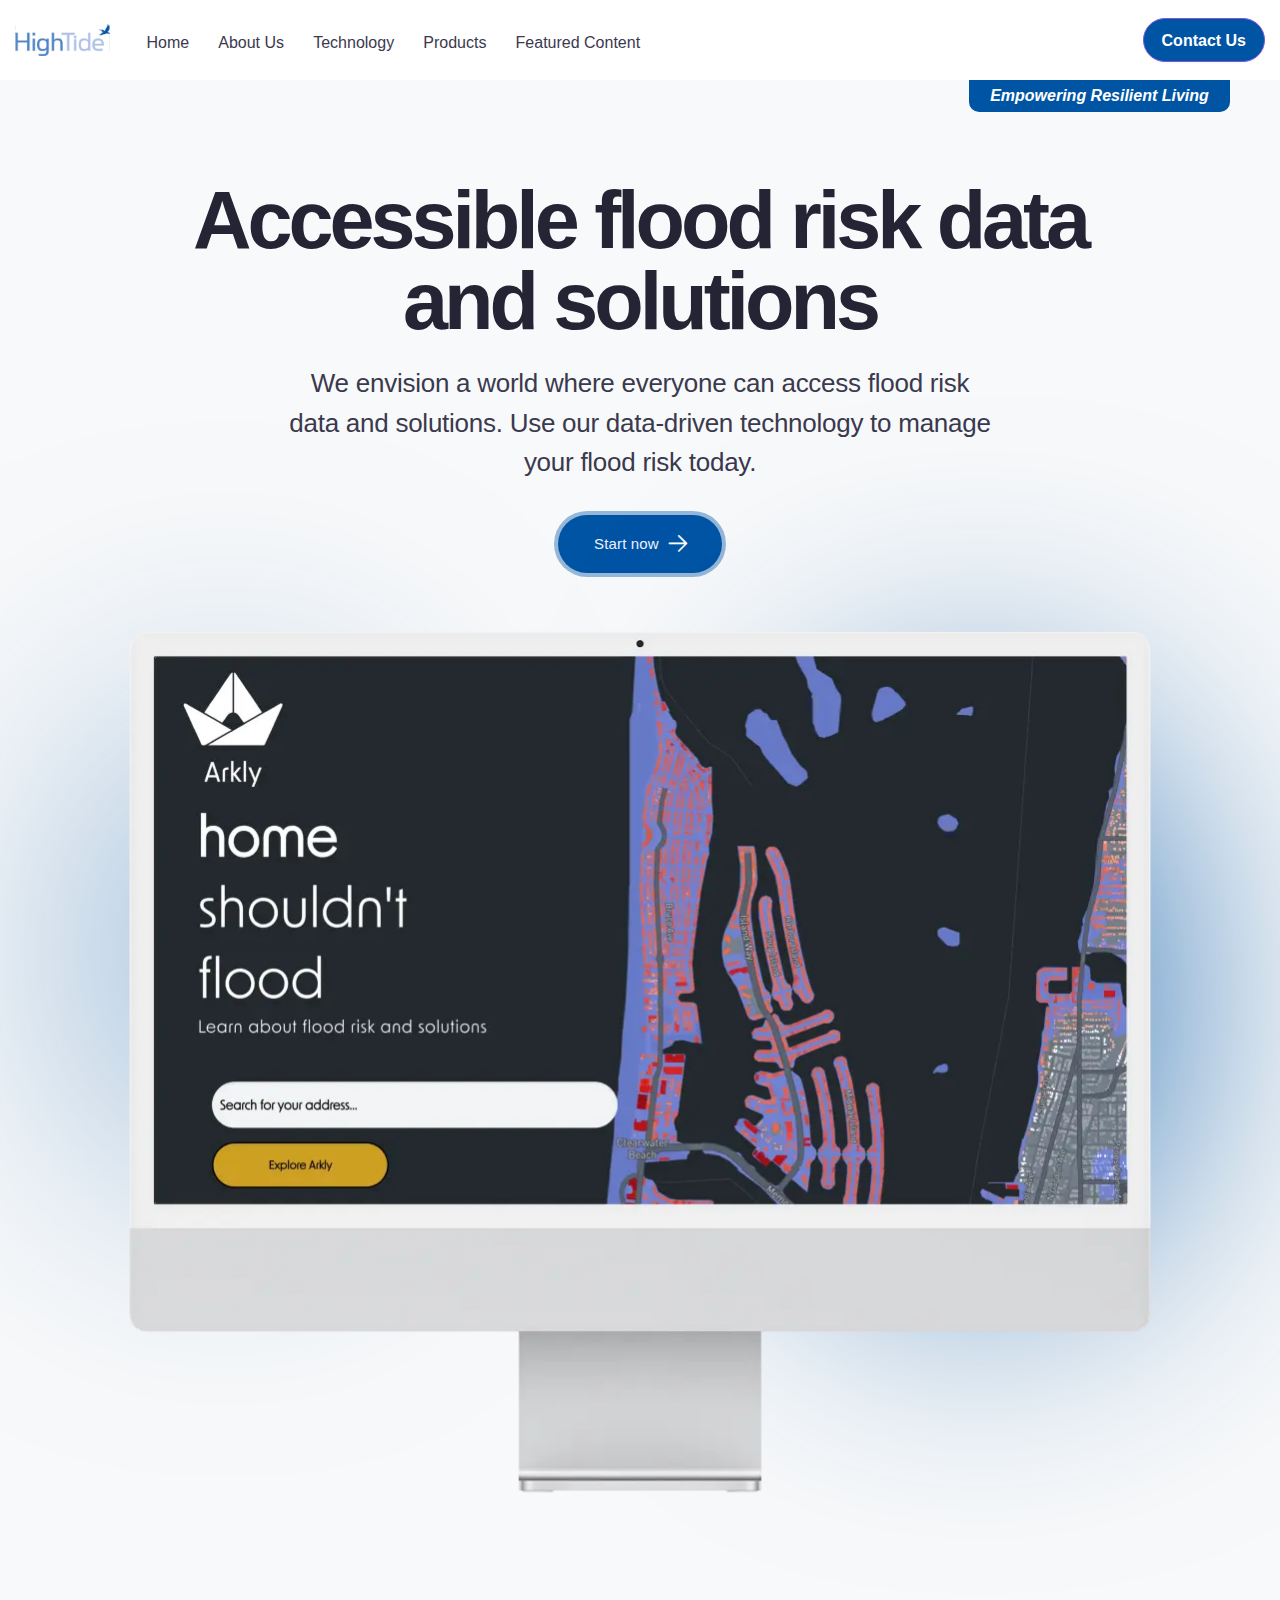
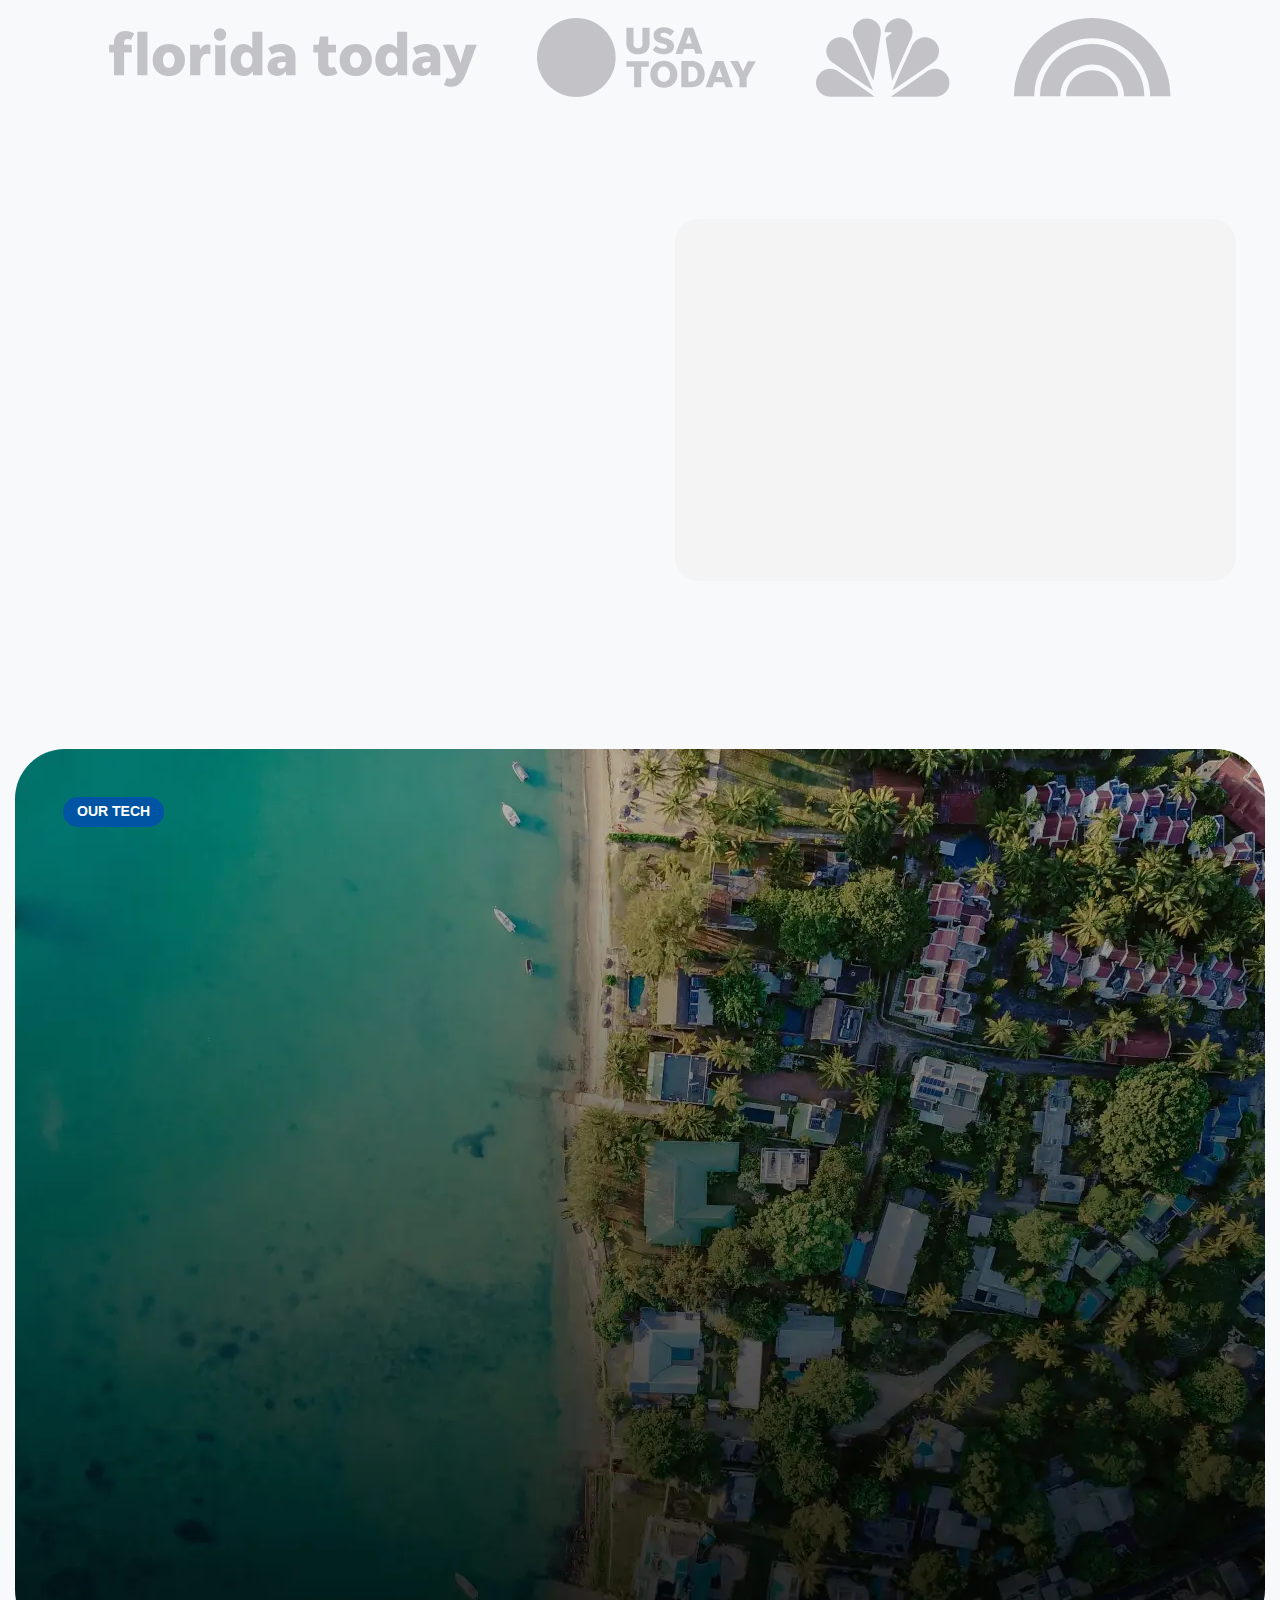
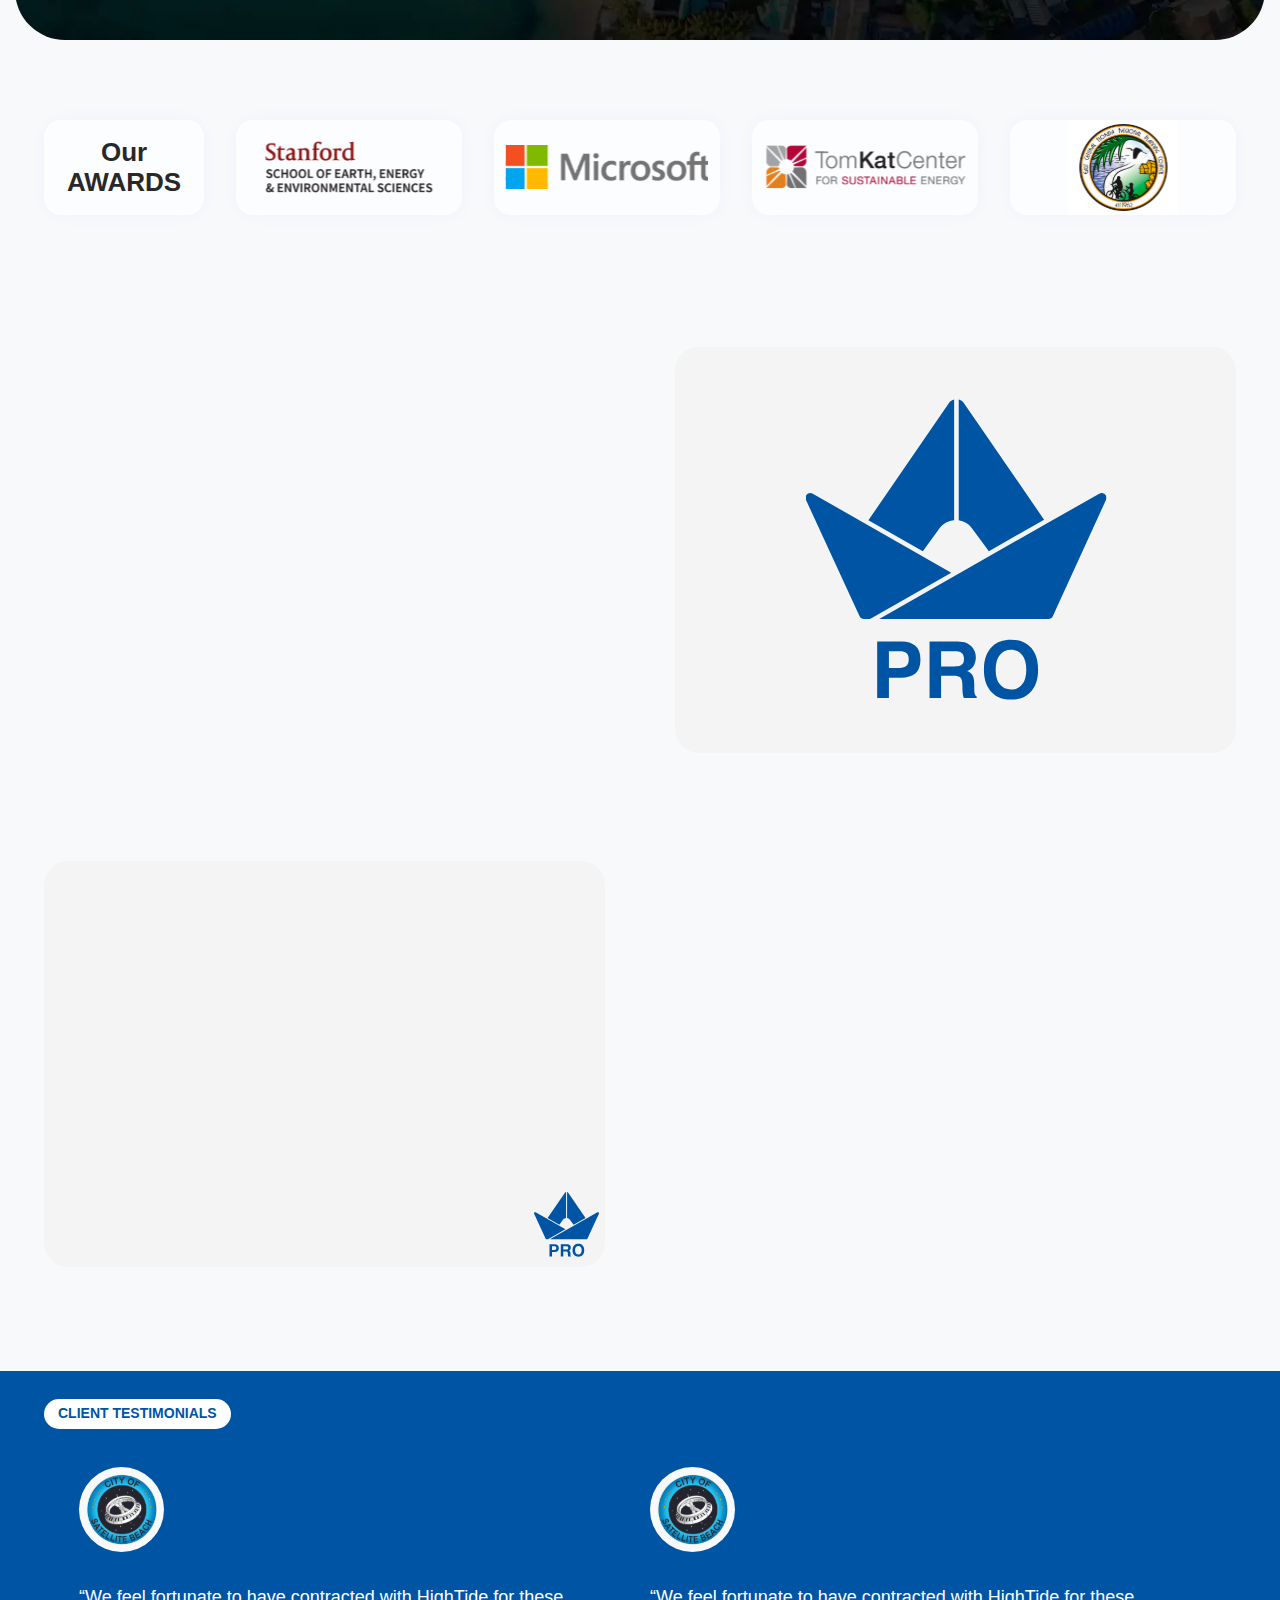
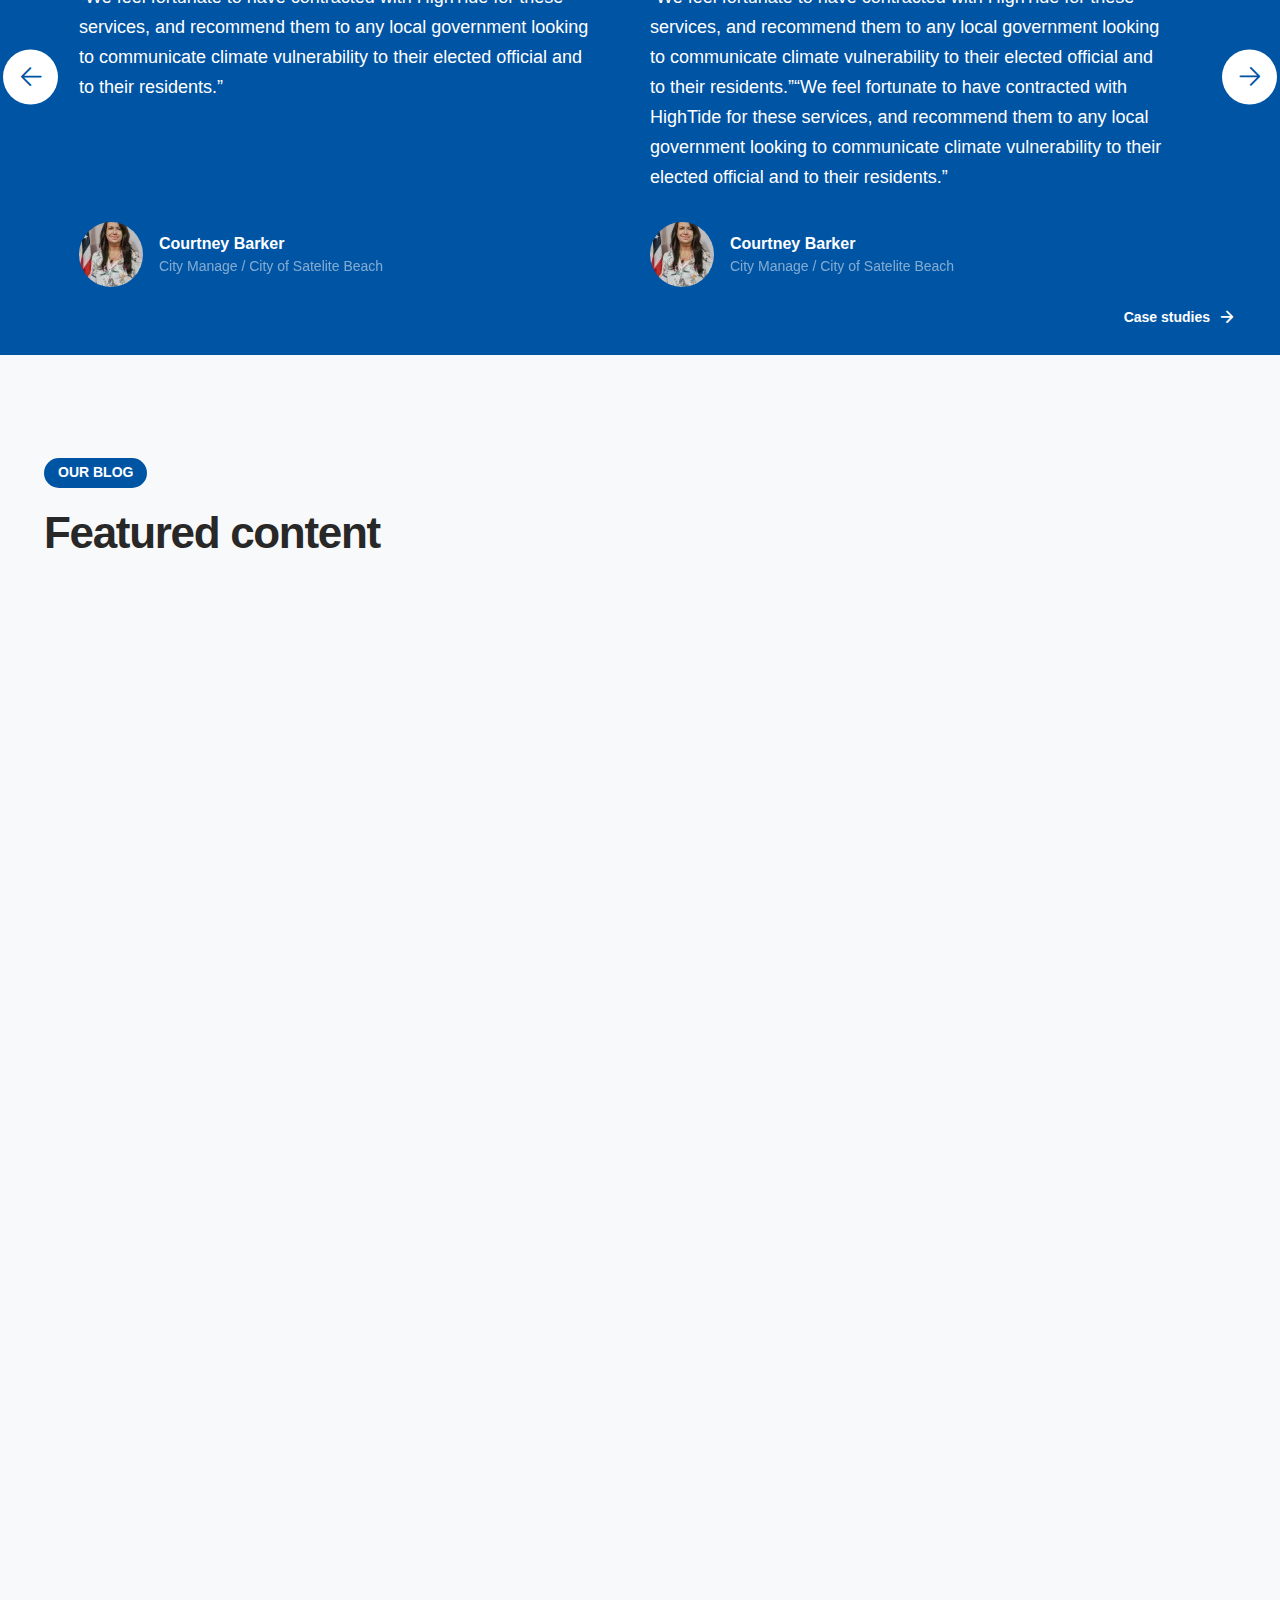
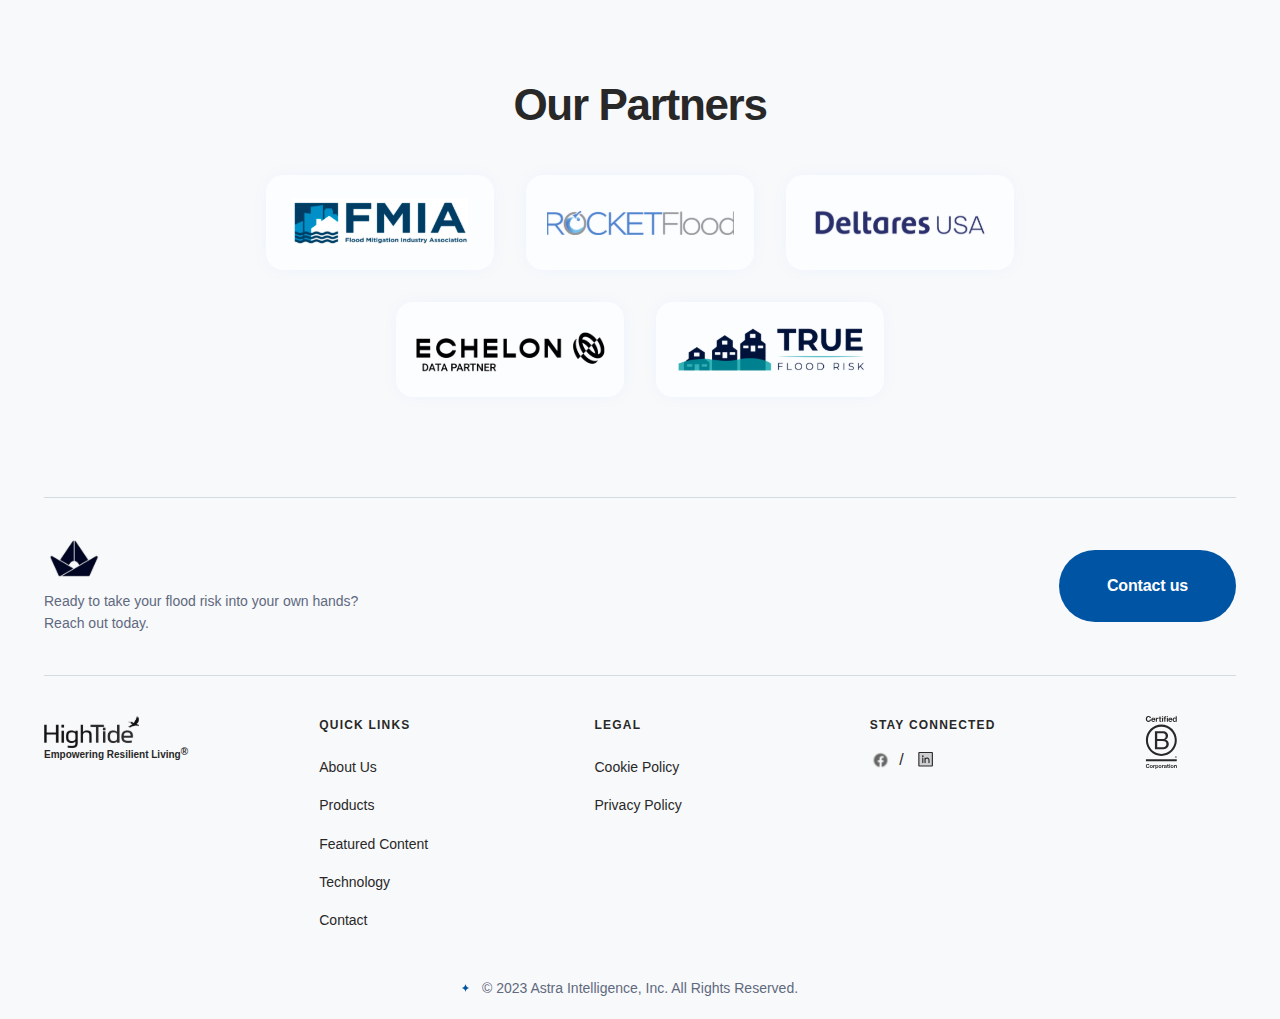
==== commit c07dabcb: "Add files via upload" ====
--- a/home.html
+++ b/home.html
@@ -10,7 +10,7 @@
 			opacity: 0;
 		}
 	</style>
-	<link rel="stylesheet" href="css/style.min.css?_v=20240521062335">
+	<link rel="stylesheet" href="css/style.min.css?_v=20240521065240">
 	<link rel="shortcut icon" href="favicon.ico">
 	<!-- <meta name="robots" content="noindex, nofollow"> -->
 	<meta name="viewport" content="width=device-width, initial-scale=1.0">
@@ -155,7 +155,7 @@
 						</div>
 						<div class="covernment__bottom bottom-covernment">
 							<div class="bottom-covernment__media">
-								<img data-src="img/home/covernment/mac.svg" class="bottom-covernment__image" alt="mac">
+								<img data-src="img/home/covernment/mac.webp" class="bottom-covernment__image" alt="mac">
 								<img src="img/home/covernment/arkly-logo-small.svg" class="bottom-covernment__image-logo" alt="icon">
 							</div>
 							<div class="bottom-covernment__content">
@@ -448,7 +448,7 @@
 			</div>
 		</footer>
 	</div>
-	<script src="js/app.min.js?_v=20240521062335"></script>
+	<script src="js/app.min.js?_v=20240521065240"></script>
 </body>
 
 </html>--- a/css/style.min.css
+++ b/css/style.min.css
@@ -1 +1 @@
-@charset "UTF-8";@import url(https://fonts.googleapis.com/css?family=Public+Sans:regular,500&display=swap);@font-face{font-family:HelveticaBold;font-display:swap;src:url(../fonts/HelveticaBold.woff2) format("woff2");font-weight:400;font-style:normal}@font-face{font-family:HelveticaBoldItalic;font-display:swap;src:url(../fonts/HelveticaBoldItalic.woff2) format("woff2");font-weight:400;font-style:normal}@font-face{font-family:HelveticaItalic;font-display:swap;src:url(../fonts/HelveticaItalic.woff2) format("woff2");font-weight:400;font-style:normal}@font-face{font-family:HelveticaMedium;font-display:swap;src:url(../fonts/HelveticaMedium.woff2) format("woff2");font-weight:400;font-style:normal}@font-face{font-family:HelveticaRegular;font-display:swap;src:url(../fonts/HelveticaRegular.woff2) format("woff2");font-weight:400;font-style:normal}@font-face{font-family:icons;font-display:swap;src:url(../fonts/icons.woff2) format("woff2");font-weight:400;font-style:normal}[class*=_icon-]::before{font-family:icons;font-style:normal;font-weight:400;font-variant:normal;text-transform:none;line-height:1;-webkit-font-smoothing:antialiased;-moz-osx-font-smoothing:grayscale}._icon-arrow:before{content:"\e904";color:#fff}._icon-arrow-small:before{content:"\e900";color:#fff}*{padding:0;margin:0;border:0}*,*::after,*::before{box-sizing:border-box}*::after,*::before{display:inline-block}body,html{height:100%;min-width:320px}body{color:#282828;line-height:1;font-family:Helvetica;font-size:1.625rem;-ms-text-size-adjust:100%;-moz-text-size-adjust:100%;-webkit-text-size-adjust:100%;-webkit-font-smoothing:antialiased;-moz-osx-font-smoothing:grayscale}button,input,textarea{font-family:Helvetica;font-size:inherit;line-height:inherit;color:inherit;background-color:transparent}input,textarea{width:100%}button,option,select{cursor:pointer}a{display:inline-block;color:inherit;text-decoration:none}ul li{list-style:none}img{vertical-align:top}h1,h2,h3,h4,h5,h6{font-weight:inherit;font-size:inherit}.lock body{overflow:hidden;touch-action:none;-ms-scroll-chaining:none;overscroll-behavior:none}.loaded body{opacity:1}.wrapper{min-height:100%;display:flex;flex-direction:column;overflow:hidden;background-color:#f8f9fa}@supports (overflow:clip){.wrapper{overflow:clip}}.wrapper > main{flex:1 1 auto}.wrapper > *{min-width:0}[class*=__container]{max-width:76.375rem;margin:0 auto;padding:0 .9375rem}.button{display:inline-flex;flex-direction:row-reverse;gap:.625rem;padding:0 36px;height:3.625rem;box-shadow:0 0 0 4px rgba(0,84,164,.4);background-color:#0054a4;border-radius:9999px;font-size:.9375rem;line-height:171%;letter-spacing:.01em;color:#eff0ff;text-shadow:0 4px 4px 0 rgba(0,0,0,.25);justify-content:center;align-items:center;transition:all .5s ease 0s}.button::before{-webkit-transform:rotate(90deg);transform:rotate(90deg);font-size:1.125rem;font-weight:600;transition:all .5s ease 0s}.button--fw{width:100%}.icon-menu{display:none}.ibg{width:100%;height:100%;-o-object-fit:cover;object-fit:cover}.ibg--top{-o-object-position:top;object-position:top}.ibg--bottom{-o-object-position:bottom;object-position:bottom}.ibg--left{-o-object-position:left;object-position:left}.ibg--right{-o-object-position:right;object-position:right}.ibg--contain{-o-object-fit:contain;object-fit:contain}.title{font-weight:700;line-height:130%;letter-spacing:-.03em}.label{height:1.875rem;padding:0 .875rem;border-radius:100px;background-color:#0054a4;color:#fff;font-size:.875rem;line-height:157%;font-weight:700;text-transform:uppercase;display:inline-flex;justify-content:center;align-items:center}.text{font-size:1.125rem;line-height:167%;color:#5f6980}.header{position:fixed;z-index:99;width:100%;height:5rem;top:0;left:0;display:flex;justify-content:center;background-color:#fff;opacity:0;-webkit-transform:translateY(-120%);transform:translateY(-120%);transition:all 1s ease .2s}.loaded .header{opacity:1;-webkit-transform:translateY(0);transform:translateY(0)}.header__box{flex:0 1 80.375rem;padding:0 .9375rem;position:relative}.header__box::after{content:"Empowering Resilient Living";position:absolute;right:3.125rem;bottom:-2rem;width:16.3125rem;height:2rem;border-radius:0 0 10px 10px;background:#0054a4;color:#fff;display:flex;justify-content:center;align-items:center;font-size:1rem;line-height:150%;font-weight:700;font-style:italic}.header__body{height:100%;display:flex;align-items:center;gap:2.5rem}.header__logo{position:relative;z-index:3}.header__menu{flex:1 1 auto}.header__button{padding:.625rem 1.125rem .5rem 1.125rem;border:1px solid #7f56d9;border-radius:5555px;box-shadow:0 1px 2px 0 rgba(16,24,40,.05);background-color:#0054a4;color:#fff;font-size:1rem;font-weight:700;line-height:150%;transition:box-shadow .5s ease 0s}.menu__list{display:flex;align-items:center;gap:2rem}.menu__link{font-size:1rem;line-height:150%;color:#3b394e;position:relative}.menu__link::after,.menu__link::before{content:"";position:absolute;width:0%;height:.09375rem;bottom:-.0625rem;background:#282828;opacity:.6}.menu__link::before{left:0}.menu__link::after{right:0;background:#282828;transition:width .8s cubic-bezier(.22,.61,.36,1)}.footer__container{padding-bottom:.9375rem}.top-footer{padding:2.5rem 0;border-top:1px solid rgba(11,61,121,.16);border-bottom:1px solid rgba(11,61,121,.16);display:flex;align-items:center;gap:.9375rem}.top-footer__body{flex:1 1 auto}.top-footer__icon{max-width:3.8125rem}.top-footer__icon img{max-width:100%}.top-footer__icon:not(:last-child){margin-bottom:.75rem}.top-footer__text{max-width:20rem;font-size:.875rem;line-height:160%;color:#5f6980}.top-footer__button{border-radius:6.1875rem;height:4.5rem;padding:0 3rem;background-color:#0054a4;color:#fff;display:inline-flex;justify-content:center;align-items:center;font-size:1rem;line-height:175%;letter-spacing:-.01em;font-weight:700;transition:box-shadow .5s ease 0s}.main-footer{padding:2.5rem 0}.main-footer__columns{display:grid;grid-template-columns:17.7% 17.7% 17.7% 17.7% 3.5%;align-items:start;gap:4.6875rem}.main-footer__text{font-size:.625rem;font-weight:700;line-height:1.4;position:relative}.main-footer__text::after{content:"®";position:absolute;top:-.1875rem}.main-footer__label{font-size:.75rem;font-weight:700;line-height:150%;letter-spacing:.1em;text-transform:uppercase}.main-footer__label:not(:last-child){margin-bottom:1rem}.main-footer__social{display:flex;gap:1.5625rem;align-items:center}.main-footer__social-link{position:relative}.main-footer__social-link:not(:last-child)::after{content:"/";position:absolute;right:-.8125rem;font-size:1rem;line-height:130%}.menu-main-footer__item:not(:last-child){margin-bottom:.625rem}.menu-main-footer__link{font-size:.875rem;line-height:160%;position:relative}.menu-main-footer__link::after,.menu-main-footer__link::before{content:"";position:absolute;width:0%;height:.0625rem;bottom:-.0625rem;background:#282828}.menu-main-footer__link::before{left:0}.menu-main-footer__link::after{right:0;background:#282828;transition:width .8s cubic-bezier(.22,.61,.36,1)}.bottom-footer{padding:.3125rem 0;display:flex;justify-content:center}.bottom-footer__copyright{font-size:.875rem;line-height:160%;color:#5f6980;position:relative}.bottom-footer__copyright::before{content:"";position:absolute;left:-1.375rem;top:50%;width:.6875rem;height:.6875rem;-webkit-transform:translateY(-50%);transform:translateY(-50%);background:url(../img/footer/icon-star.svg) center/cover no-repeat}.page__hero{margin-top:5rem}.page__homeowners:not(:last-child){margin-bottom:5rem}.page__our-tech:not(:last-child){margin-bottom:5rem}.page__awards:not(:last-child){margin-bottom:2.75rem}.page__covernment:not(:last-child){margin-bottom:1rem}.hero__top{display:flex;flex-direction:column;align-items:center;text-align:center}.hero__top:not(:last-child){margin-bottom:3.125rem}.hero__title{max-width:64.125rem;font-weight:700;letter-spacing:-.05em;color:#252434;opacity:0;-webkit-transform:translateY(100%);transform:translateY(100%);transition:all 1s ease .3s}.hero__title:not(:last-child){margin-bottom:1.375rem}.loaded .hero__title{opacity:1;-webkit-transform:translateY(0);transform:translateY(0)}.hero__text{max-width:44.375rem;line-height:152%;letter-spacing:-.01em;color:#3b394e;opacity:0;-webkit-transform:translateY(100%);transform:translateY(100%);transition:all 1s ease .5s}.hero__text:not(:last-child){margin-bottom:2rem}.loaded .hero__text{opacity:1;-webkit-transform:translateY(0);transform:translateY(0)}.hero__button{opacity:0;-webkit-transform:translateY(100%);transform:translateY(100%);transition:all 1s ease .6s}.loaded .hero__button{opacity:1;-webkit-transform:translateY(0);transform:translateY(0)}.hero__image{max-width:64.375rem;margin:0 auto;position:relative;padding-bottom:73.4060402685%;opacity:0;-webkit-transform:translateY(40%);transform:translateY(40%);transition:all 1s ease .7s}.hero__image img{position:absolute;z-index:2;width:100%;height:100%;top:0;left:0;-o-object-fit:contain;object-fit:contain}.hero__image::before{content:"";position:absolute;left:-1.5rem;background-color:rgba(0,84,164,.48);-webkit-filter:blur(144px);filter:blur(144px);border-radius:100%}.hero__image::after{content:"";position:absolute;right:0;width:21.75rem;height:35.6875rem;background-color:rgba(0,84,164,.9);-webkit-filter:blur(144px);filter:blur(144px);border-radius:100%}.loaded .hero__image{opacity:1;-webkit-transform:translateY(0);transform:translateY(0)}.clients-hero__items{display:flex;justify-content:center;align-items:center}.clients-hero__item{opacity:.25;transition:opacity .5s ease 0s}.clients-hero__item img{max-width:100%}.homeowners__body{display:flex;gap:2.1875rem;align-items:center}.homeowners__content{flex:0 0 50%}.homeowners__items{flex:0 1 50%;background-color:#f4f4f4;border-radius:1.5rem;padding:1.3125rem}.content-homeowners{display:flex;flex-direction:column;align-items:start;gap:1rem}.content-homeowners__label{opacity:0;-webkit-transform:translateX(-80%);transform:translateX(-80%);transition:all .8s ease 0s}.content-homeowners__label._watcher-view{opacity:1;-webkit-transform:translateX(0);transform:translateX(0)}.content-homeowners__title{opacity:0;-webkit-transform:translateX(-20%);transform:translateX(-20%);transition:all .8s ease 0s}.content-homeowners__title._watcher-view{opacity:1;-webkit-transform:translateX(0);transform:translateX(0)}.content-homeowners__subtitle{font-weight:700;line-height:150%;opacity:0;-webkit-transform:translateX(-20%);transform:translateX(-20%);transition:all .8s ease 0s}.content-homeowners__subtitle._watcher-view{opacity:1;-webkit-transform:translateX(0);transform:translateX(0)}.content-homeowners__actions{opacity:0;-webkit-transform:translateX(-50%);transform:translateX(-50%);transition:all .8s ease 0s}.content-homeowners__actions._watcher-view{opacity:1;-webkit-transform:translateX(0);transform:translateX(0)}.actions-content-homeowners{display:flex;align-items:center;gap:1.5rem}.actions-content-homeowners__label{font-size:1rem;font-weight:600;line-height:162%;opacity:.4}.item-homeowners{border-radius:.875rem;background-color:#f8f9fa;padding:.9375rem;display:flex;align-items:center;opacity:0;-webkit-transform:translateX(50%);transform:translateX(50%);transition:all .8s ease 0s}.item-homeowners:not(:last-child){margin-bottom:.625rem}.item-homeowners._watcher-view{opacity:1;-webkit-transform:translateX(0);transform:translateX(0)}.item-homeowners__icon{flex:0 0 4.375rem;height:4.375rem;background:rgba(0,84,164,.05);border-radius:.9375rem;display:flex;justify-content:center;align-items:center}.item-homeowners__icon img{max-width:100%}.item-homeowners__title{flex:1 1 auto;font-weight:700;color:#0054a4}.our-tech{display:flex;justify-content:center}.our-tech__box{flex:0 1 80.5rem;min-height:55.6875rem;margin:0 .9375rem;overflow:hidden;position:relative}.our-tech__body{position:relative;z-index:2;height:100%;display:flex;flex-direction:column;align-items:start}.our-tech__content{flex:1 1 auto;display:flex;flex-direction:column;align-items:start;justify-content:end}.our-tech__title{color:#f8f9fa;opacity:0;-webkit-transform:translateY(-100%);transform:translateY(-100%);transition:all .8s ease 0s}.our-tech__title._watcher-view{opacity:1;-webkit-transform:translateX(0);transform:translateX(0)}.our-tech__text{line-height:130%;color:#f8f9fa;opacity:.5;opacity:0;-webkit-transform:translateY(-50%);transform:translateY(-50%);transition:all .8s ease 0s}.our-tech__text._watcher-view{opacity:1;-webkit-transform:translateX(0);transform:translateX(0)}.our-tech__button{border-radius:6.1875rem;height:4.5rem;padding:0 3rem;background-color:#0054a4;color:#fff;display:inline-flex;justify-content:center;align-items:center;font-size:1rem;line-height:175%;letter-spacing:-.01em;font-weight:700;transition:box-shadow .5s ease 0s;opacity:0;-webkit-transform:translateY(-50%);transform:translateY(-50%);transition:all .8s ease 0s}.our-tech__button._watcher-view{opacity:1;-webkit-transform:translateX(0);transform:translateX(0)}.our-tech__image{position:absolute;width:100%;height:100%;top:0;left:0;-o-object-fit:cover;object-fit:cover}.awards__body{display:flex;align-items:center}.awards__title{flex:0 0 5.9375rem;padding:0 1.4375rem;border-radius:1.0625rem;box-shadow:0 0 15px 0 #edf3ff;background-color:#fcfdff;font-weight:700;text-align:center;line-height:1.1538461538;display:flex;justify-content:center;align-items:center}.awards__logos{width:100%;flex:1 1 auto;display:grid;grid-template-columns:repeat(4,1fr);align-items:center}.awards__logo{padding:0 .75rem;border-radius:1.0625rem;box-shadow:0 0 15px 0 #edf3ff;background-color:#fcfdff;position:relative;display:flex;justify-content:center;align-items:center}.awards__logo img{position:absolute;width:89.912281%;height:100%;top:0;left:50%;-webkit-transform:translate(-50%,0);transform:translate(-50%,0);-o-object-fit:contain;object-fit:contain}.top-covernment{display:flex;align-items:center;gap:2.1875rem}.top-covernment__content{flex:0 0 50%}.top-covernment__label{opacity:0;-webkit-transform:translateX(-80%);transform:translateX(-80%);transition:all .8s ease 0s}.top-covernment__label:not(:last-child){margin-bottom:1rem}.top-covernment__label._watcher-view{opacity:1;-webkit-transform:translateX(0);transform:translateX(0)}.top-covernment__title{opacity:0;-webkit-transform:translateX(-20%);transform:translateX(-20%);transition:all .8s ease 0s}.top-covernment__title:not(:last-child){margin-bottom:1.5rem}.top-covernment__title._watcher-view{opacity:1;-webkit-transform:translateX(0);transform:translateX(0)}.top-covernment__text{opacity:0;-webkit-transform:translateX(-20%);transform:translateX(-20%);transition:all .8s ease 0s}.top-covernment__text._watcher-view{opacity:1;-webkit-transform:translateX(0);transform:translateX(0)}.top-covernment__media{flex:0 1 50%;padding-bottom:34.0604026846%;background-color:#f4f4f4;border-radius:1.5rem;position:relative}.top-covernment__media img{position:absolute;width:53.654189%;height:84.975369%;top:50%;left:50%;-webkit-transform:translate(-50%,-50%);transform:translate(-50%,-50%)}.bottom-covernment{display:flex;align-items:center;gap:2.1875rem}.bottom-covernment__media{flex:0 1 50%;padding-bottom:34.0604026846%;background-color:#f4f4f4;border-radius:1.5rem;position:relative}.bottom-covernment__image{position:absolute;width:100%;height:100%;top:0;left:0;-o-object-fit:contain;object-fit:contain}.bottom-covernment__image-logo{position:absolute;bottom:.625rem;right:.375rem}.bottom-covernment__content{flex:0 0 50%}.bottom-covernment__title{opacity:0;-webkit-transform:translateX(20%);transform:translateX(20%);transition:all .8s ease 0s}.bottom-covernment__title:not(:last-child){margin-bottom:1.5rem}.bottom-covernment__title._watcher-view{opacity:1;-webkit-transform:translateX(0);transform:translateX(0)}.bottom-covernment__text{opacity:0;-webkit-transform:translateX(20%);transform:translateX(20%);transition:all .8s ease 0s}.bottom-covernment__text:not(:last-child){margin-bottom:2.5rem}.bottom-covernment__text._watcher-view{opacity:1;-webkit-transform:translateX(0);transform:translateX(0)}.bottom-covernment__actions{opacity:0;-webkit-transform:translateX(20%);transform:translateX(20%);transition:all .8s ease 0s}.bottom-covernment__actions._watcher-view{opacity:1;-webkit-transform:translateX(0);transform:translateX(0)}.actions-bottom-covernment{display:flex;align-items:center;gap:1.5rem;font-size:1rem;line-height:162%}.actions-bottom-covernment__button{height:1.625rem;font-weight:600;display:flex;flex-direction:row-reverse;align-items:center;gap:.625rem}.actions-bottom-covernment__button::before{width:1.25rem;height:1.25rem;border-radius:50%;background-color:#0054a4;-webkit-transform:rotate(45deg);transform:rotate(45deg);transition:-webkit-transform .5s ease 0s;transition:transform .5s ease 0s;transition:transform .5s ease 0s,-webkit-transform .5s ease 0s;display:flex;justify-content:center;align-items:center;font-size:.75rem;font-weight:600}.actions-bottom-covernment__label{opacity:.5}.testimonials{background-color:#0054a4}.testimonials__container{padding-top:1.75rem;padding-bottom:1.75rem;color:#fff}.testimonials__body{display:flex;flex-direction:column;align-items:start}.testimonials__label{background-color:#fff;color:#0054a4}.testimonials__label:not(:last-child){margin-bottom:2.375rem}.testimonials__slider-box{width:100%;min-width:0;position:relative;padding-left:2.1875rem;padding-right:2.1875rem}.testimonials__slider-button{position:absolute;top:50%;-webkit-transform:translateY(-50%);transform:translateY(-50%);border-radius:50%;background-color:#fff;color:#0054a4;cursor:pointer;transition:all .5s ease 0s;display:flex;justify-content:center;align-items:center}.testimonials__slider-button::before{color:#0054a4;font-size:1.25rem;font-weight:600}.testimonials__slider-button_prev{left:-3.9375rem}.testimonials__slider-button_prev::before{-webkit-transform:rotate(-90deg);transform:rotate(-90deg)}.testimonials__slider-button_next{right:-3.9375rem}.testimonials__slider-button_next::before{-webkit-transform:rotate(90deg);transform:rotate(90deg)}.testimonials__link{align-self:end;font-size:14px;line-height:143%;font-weight:700;display:flex;flex-direction:row-reverse;align-items:center;gap:.5rem}.testimonials__link::before{-webkit-transform:rotate(45deg);transform:rotate(45deg);transition:-webkit-transform .5s ease 0s;transition:transform .5s ease 0s;transition:transform .5s ease 0s,-webkit-transform .5s ease 0s;font-size:1.125rem;font-weight:600}.slide-testimonials{display:flex;flex-direction:column}.slide-testimonials__icon{max-width:5.3125rem}.slide-testimonials__icon img{max-width:100%}.slide-testimonials__icon:not(:last-child){margin-bottom:1.875rem}.slide-testimonials__response{flex:1 1 auto;max-width:32.5rem;font-size:1.125rem;line-height:167%}.slide-testimonials__response:not(:last-child){margin-bottom:1.875rem}.author-slide-testimonials{display:flex;align-items:center}.author-slide-testimonials__image{flex:0 0 4rem;border-radius:50%;overflow:hidden}.author-slide-testimonials__image img{max-width:100%}.author-slide-testimonials__body{flex:1 1 auto}.author-slide-testimonials__name{font-size:1rem;line-height:162%;font-weight:700}.author-slide-testimonials__position{font-size:14px;line-height:157%;opacity:.5}.blog-home__top:not(:last-child){margin-bottom:1.5rem}.blog-home__label:not(:last-child){margin-bottom:1rem}.blog-home__items{display:grid;grid-template-columns:repeat(3,1fr);gap:2rem;opacity:0;-webkit-transform:translateY(10%);transform:translateY(10%);transition:all 1s ease 0s}.blog-home__items._watcher-view{opacity:1;-webkit-transform:translateX(0);transform:translateX(0)}.blog-home__slider-box{width:100%;min-width:0;position:relative;padding-left:2.1875rem;padding-right:2.1875rem}.blog-home__slider-button{position:absolute;top:50%;-webkit-transform:translateY(-50%);transform:translateY(-50%);border-radius:50%;background-color:#0054a4;color:#fff;cursor:pointer;display:flex;justify-content:center;align-items:center}.blog-home__slider-button::before{color:#fff;font-size:1.25rem;font-weight:600}.blog-home__slider-button_prev{left:-3.9375rem}.blog-home__slider-button_prev::before{-webkit-transform:rotate(-90deg);transform:rotate(-90deg)}.blog-home__slider-button_next{right:-3.9375rem}.blog-home__slider-button_next::before{-webkit-transform:rotate(90deg);transform:rotate(90deg)}.item-blog-home__image{border-radius:1.5625rem;overflow:hidden;width:100%;padding-bottom:63.6604774536%;position:relative}.item-blog-home__image img{position:absolute;width:100%;height:100%;top:0;left:0;-o-object-fit:cover;object-fit:cover;transition:all .5s ease 0s}.item-blog-home__image:not(:last-child){margin-bottom:1rem}.item-blog-home__date{font-size:.875rem;font-weight:700;line-height:143%;color:#0054a4}.item-blog-home__date:not(:last-child){margin-bottom:.75rem}.item-blog-home__content:not(:last-child){margin-bottom:1.5rem}.item-blog-home__title-link{width:100%}.item-blog-home__title-link:not(:last-child){margin-bottom:.75rem}.item-blog-home__title{font-size:1.5rem;font-weight:700;line-height:133%;display:flex;flex-direction:row-reverse;align-items:center;gap:.625rem}.item-blog-home__title span{flex:1 1 auto}.item-blog-home__title::before{color:#282828;font-weight:600;transition:-webkit-transform .5s ease 0s;transition:transform .5s ease 0s;transition:transform .5s ease 0s,-webkit-transform .5s ease 0s}.item-blog-home__text{font-size:1rem;line-height:150%;color:#5f6980}.item-blog-home__tags{display:flex;align-items:center;gap:.5rem}.item-blog-home__tag{height:1.5rem;padding:0 .625rem;border-radius:1rem;background-color:#fdf2fa;color:#c11574;font-size:.875rem;line-height:143%;display:flex;justify-content:center;align-items:center}.item-blog-home__tag_green{background-color:#ecfdf3;color:#027a48}.partners__body{display:flex;flex-direction:column;align-items:center}.partners__items{max-width:46.75rem;display:flex;flex-wrap:wrap;justify-content:center}.partners__item{flex:0 0 14.25rem;box-shadow:0 0 15px 0 #edf3ff;background-color:#fcfdff;border-radius:1.0625rem;display:flex;justify-content:center;align-items:center}.partners__item img{flex:0 0 77.192982%;max-width:100%}.swiper{overflow:hidden}.swiper-initialized{touch-action:pan-y}.swiper-wrapper{width:100%;height:100%;box-sizing:content-box;display:flex;position:relative}.swiper-vertical .swiper-wrapper{flex-direction:column}.swiper-autoheight .swiper-wrapper{align-items:flex-start}.swiper-initialized .swiper-slide{flex-shrink:0}.swiper-android .swiper-slide,.swiper-android .swiper-wrapper{-webkit-transform:translate3d(0,0,0);transform:translate3d(0,0,0)}.swiper-button-lock{display:none!important}@media (min-width:47.99875em){.blog-home__slider-box{display:none}.blog-home__slider-button{display:none}}@media (min-width:76.375em){.title{font-size:2.75rem}.top-footer{padding-top:2.5rem}.top-footer{padding-bottom:2.5rem}.page__hero:not(:last-child){margin-bottom:2.125rem}.page__testimonials:not(:last-child){margin-bottom:6.25rem}.page__blog:not(:last-child){margin-bottom:6.25rem}.page__partners{margin-bottom:6.25rem}.hero__container{padding-top:6.25rem}.hero__top:not(:last-child){margin-bottom:3.125rem}.hero__title{font-size:5.0625rem}.hero__title:not(:last-child){margin-bottom:1.375rem}.hero__text{max-width:44.375rem}.hero__text{font-size:1.625rem}.hero__text:not(:last-child){margin-bottom:2rem}.hero__image::before{margin-top:5.375rem}.hero__image::before{width:15.6875rem}.hero__image::before{height:30rem}.hero__image::after{margin-top:5.375rem}.hero__image::after{width:21.75rem}.hero__image::after{height:35.6875rem}.hero__image:not(:last-child){margin-bottom:7.5rem}.clients-hero__items{gap:3.75rem}.homeowners__container{padding-top:5.5rem}.homeowners__container{padding-bottom:5.5rem}.homeowners__items{padding:1.3125rem}.content-homeowners__subtitle{font-size:1.5rem}.item-homeowners{gap:2.0625rem}.item-homeowners__title{font-size:1.25rem}.our-tech__box{min-height:55.6875rem}.our-tech__box{border-radius:3.125rem}.our-tech__box{padding-top:3rem}.our-tech__box{padding-left:3rem}.our-tech__box{padding-right:3rem}.our-tech__box{padding-bottom:3rem}.our-tech__title:not(:last-child){margin-bottom:2.5rem}.our-tech__text{font-size:1.625rem}.our-tech__text:not(:last-child){margin-bottom:1.25rem}.awards__body{gap:2rem}.awards__title{height:5.9375rem}.awards__title{font-size:1.625rem}.awards__logos{gap:2rem}.awards__logo{height:5.9375rem}.covernment__container{padding-top:5.5rem}.covernment__container{padding-bottom:5.5rem}.covernment__top:not(:last-child){margin-bottom:6.75rem}.testimonials__slider-box:not(:last-child){margin-bottom:1.25rem}.testimonials__slider-button{width:3.4375rem}.testimonials__slider-button{height:3.4375rem}.author-slide-testimonials{gap:1rem}.blog-home__slider-button{width:3.4375rem}.blog-home__slider-button{height:3.4375rem}.partners__title:not(:last-child){margin-bottom:2.625rem}.partners__items{gap:2rem}.partners__item{flex-basis:14.25rem}.partners__item{height:5.9375rem}}@media (max-width:75em){.testimonials__slider-button_prev{left:-1.875rem}.testimonials__slider-button_next{right:-1.875rem}.blog-home__slider-button_prev{left:-1.875rem}.blog-home__slider-button_next{right:-1.875rem}}@media (max-width:20em){.title{font-size:2rem}.top-footer{padding-top:1.875rem}.top-footer{padding-bottom:1.875rem}.page__hero:not(:last-child){margin-bottom:.0000000625rem}.page__testimonials:not(:last-child){margin-bottom:5rem}.page__blog:not(:last-child){margin-bottom:5rem}.page__partners{margin-bottom:5rem}.hero__container{padding-top:3.75rem}.hero__top:not(:last-child){margin-bottom:2.375rem}.hero__title{font-size:2.75rem}.hero__title:not(:last-child){margin-bottom:.9375rem}.hero__text{max-width:15.625rem}.hero__text{font-size:1.125rem}.hero__text:not(:last-child){margin-bottom:1.5rem}.hero__image::before{margin-top:1.5625rem}.hero__image::before{width:6.3125rem}.hero__image::before{height:11.875rem}.hero__image::after{margin-top:2.1875rem}.hero__image::after{width:5.875rem}.hero__image::after{height:9.625rem}.hero__image:not(:last-child){margin-bottom:3.75rem}.clients-hero__items{gap:.625rem}.homeowners__container{padding-top:3.625rem}.homeowners__container{padding-bottom:.0000000625rem}.homeowners__items{padding:.75rem}.content-homeowners__subtitle{font-size:1.3125rem}.item-homeowners{gap:1rem}.item-homeowners__title{font-size:.875rem}.our-tech__box{min-height:51.875rem}.our-tech__box{border-radius:1.5625rem}.our-tech__box{padding-top:.9375rem}.our-tech__box{padding-left:.9375rem}.our-tech__box{padding-right:.9375rem}.our-tech__box{padding-bottom:2.3125rem}.our-tech__title:not(:last-child){margin-bottom:1.875rem}.our-tech__text{font-size:1.25rem}.our-tech__text:not(:last-child){margin-bottom:1.875rem}.awards__body{gap:1rem}.awards__title{height:4.375rem}.awards__title{font-size:1.375rem}.awards__logos{gap:1rem}.awards__logo{height:4.375rem}.covernment__container{padding-top:2.25rem}.covernment__container{padding-bottom:4rem}.covernment__top:not(:last-child){margin-bottom:5rem}.testimonials__slider-box:not(:last-child){margin-bottom:.625rem}.testimonials__slider-button{width:2.8125rem}.testimonials__slider-button{height:2.8125rem}.author-slide-testimonials{gap:.75rem}.blog-home__slider-button{width:2.8125rem}.blog-home__slider-button{height:2.8125rem}.partners__title:not(:last-child){margin-bottom:1.5rem}.partners__items{gap:1rem}.partners__item{flex-basis:9.375rem}.partners__item{height:4.25rem}}@media (max-width:61.99875em){.homeowners__body{flex-direction:column;align-items:start}.awards__body{flex-direction:column}.awards__title{padding:0 2rem;flex:0 0 4.375rem}.top-covernment{flex-direction:column}.top-covernment__media{width:100%}.bottom-covernment{flex-direction:column-reverse}.bottom-covernment__media{width:100%}.blog-home__items{grid-template-columns:repeat(2,1fr)}}@media (max-width:47.99875em){.menu__body{position:fixed;width:100%;height:100%;left:-100%;top:0;overflow:auto;padding:6.25rem .9375rem .9375rem 1.875rem;transition:left .3s;background-color:#fff}.menu__body::before{content:"";position:fixed;width:100%;height:5rem;left:-100%;top:0;transition:left .3s;z-index:2;background-color:#fff}.menu-open .menu__body{left:0}.menu-open .menu__body::before{left:0}.icon-menu{display:block;position:relative;width:1.875rem;height:1.125rem;z-index:5}.icon-menu span,.icon-menu::after,.icon-menu::before{content:"";transition:all .3s ease 0s;right:0;position:absolute;width:100%;height:.125rem;background-color:#000}.icon-menu::before{top:0}.icon-menu::after{bottom:0}.icon-menu span{top:calc(50% - .0625rem)}.menu-open .icon-menu span{width:0}.menu-open .icon-menu::before{top:calc(50% - .0625rem);-webkit-transform:rotate(-45deg);transform:rotate(-45deg)}.menu-open .icon-menu::after{bottom:calc(50% - .0625rem);-webkit-transform:rotate(45deg);transform:rotate(45deg)}.header__box::after{display:none}.header__button{opacity:0;-webkit-transform:translateY(80%);transform:translateY(80%)}.menu-open .header__button{opacity:1;-webkit-transform:translateY(0);transform:translateY(0);transition:all .5s ease .7s}.menu__body{display:flex;flex-direction:column;align-items:center}.menu__list{flex-direction:column}.menu__list:not(:last-child){margin-bottom:2rem}.menu__item{-webkit-transform:translateY(100%);transform:translateY(100%);opacity:0}.menu-open .menu__item{opacity:1;-webkit-transform:translateY(0);transform:translateY(0);transition:all .5s ease}.menu-open .menu__item:nth-child(1){transition-delay:.2s}.menu-open .menu__item:nth-child(2){transition-delay:.3s}.menu-open .menu__item:nth-child(3){transition-delay:.4s}.menu-open .menu__item:nth-child(4){transition-delay:.5s}.menu-open .menu__item:nth-child(5){transition-delay:.6s}.top-footer{flex-direction:column;gap:1.875rem}.top-footer__body{display:flex;flex-direction:column;align-items:center}.top-footer__text{text-align:center}.main-footer__columns{grid-template-columns:repeat(2,1fr);gap:2.1875rem}.main-footer__column_logo{grid-column:span 2}.clients-hero__items{flex-wrap:wrap}.homeowners__body{align-items:center}.content-homeowners{align-items:center}.content-homeowners__title{text-align:center}.content-homeowners__subtitle{text-align:center}.awards__logos{grid-template-columns:repeat(2,1fr)}.top-covernment__media{padding-bottom:72.8862973761%}.bottom-covernment__media{padding-bottom:72.8862973761%}}@media (max-width:47.99875em) and (any-hover:none){.icon-menu{cursor:default}}@media (max-width:29.99875em){.top-footer__text{max-width:12.25rem}.main-footer__column_last{justify-self:end}.hero__image{padding-bottom:84.7701149425%}.clients-hero__items{gap:0;row-gap:1.25rem;margin:0 -10px}.clients-hero__item{flex:0 1 50%;padding:0 10px}.clients-hero__item_3,.clients-hero__item_4{flex:0 1 25%}.our-tech__body{align-items:center}.our-tech__title{text-align:center}.our-tech__text{text-align:center}.our-tech__button{margin:0 auto}.awards__title span{max-width:6.25rem}.top-covernment__content{display:flex;flex-direction:column;align-items:center}.top-covernment__title{text-align:center}.top-covernment__text{text-align:center}.bottom-covernment__content{display:flex;flex-direction:column;align-items:center}.bottom-covernment__title{text-align:center}.bottom-covernment__text{text-align:center}.testimonials__body{align-items:center}.testimonials__slider-box{padding-left:1.25rem;padding-right:1.25rem}.testimonials__slider-button_prev{left:-1.5625rem}.testimonials__slider-button_next{right:-1.5625rem}.slide-testimonials{align-items:center}.slide-testimonials__response{text-align:center}.author-slide-testimonials{width:100%}.blog-home__slider-box{padding-left:1.25rem;padding-right:1.25rem}.blog-home__slider-button_prev{left:-1.5625rem}.blog-home__slider-button_next{right:-1.5625rem}}@media (min-width:20em) and (max-width:76.375em){@supports (font-size:clamp(2rem ,1.733924612rem + 1.3303769401vw ,2.75rem)){.title{font-size:clamp(2rem ,1.733924612rem + 1.3303769401vw ,2.75rem)}}@supports not (font-size:clamp(2rem ,1.733924612rem + 1.3303769401vw ,2.75rem)){.title{font-size:calc(2rem + .75 * (100vw - 20rem)/ 56.375)}}@supports (padding-top:clamp(1.875rem ,1.65327051rem + 1.1086474501vw ,2.5rem)){.top-footer{padding-top:clamp(1.875rem ,1.65327051rem + 1.1086474501vw ,2.5rem)}}@supports not (padding-top:clamp(1.875rem ,1.65327051rem + 1.1086474501vw ,2.5rem)){.top-footer{padding-top:calc(1.875rem + .625 * (100vw - 20rem)/ 56.375)}}@supports (padding-bottom:clamp(1.875rem ,1.65327051rem + 1.1086474501vw ,2.5rem)){.top-footer{padding-bottom:clamp(1.875rem ,1.65327051rem + 1.1086474501vw ,2.5rem)}}@supports not (padding-bottom:clamp(1.875rem ,1.65327051rem + 1.1086474501vw ,2.5rem)){.top-footer{padding-bottom:calc(1.875rem + .625 * (100vw - 20rem)/ 56.375)}}@supports (margin-bottom:clamp(0.0000000625rem ,-0.7538801814rem + 3.7694012195vw ,2.125rem)){.page__hero:not(:last-child){margin-bottom:clamp(.0000000625rem ,-.7538801814rem + 3.7694012195vw ,2.125rem)}}@supports not (margin-bottom:clamp(0.0000000625rem ,-0.7538801814rem + 3.7694012195vw ,2.125rem)){.page__hero:not(:last-child){margin-bottom:calc(.0000000625rem + 2.1249999375 * (100vw - 20rem)/ 56.375)}}@supports (margin-bottom:clamp(5rem ,4.55654102rem + 2.2172949002vw ,6.25rem)){.page__testimonials:not(:last-child){margin-bottom:clamp(5rem ,4.55654102rem + 2.2172949002vw ,6.25rem)}}@supports not (margin-bottom:clamp(5rem ,4.55654102rem + 2.2172949002vw ,6.25rem)){.page__testimonials:not(:last-child){margin-bottom:calc(5rem + 1.25 * (100vw - 20rem)/ 56.375)}}@supports (margin-bottom:clamp(5rem ,4.55654102rem + 2.2172949002vw ,6.25rem)){.page__blog:not(:last-child){margin-bottom:clamp(5rem ,4.55654102rem + 2.2172949002vw ,6.25rem)}}@supports not (margin-bottom:clamp(5rem ,4.55654102rem + 2.2172949002vw ,6.25rem)){.page__blog:not(:last-child){margin-bottom:calc(5rem + 1.25 * (100vw - 20rem)/ 56.375)}}@supports (margin-bottom:clamp(5rem ,4.55654102rem + 2.2172949002vw ,6.25rem)){.page__partners{margin-bottom:clamp(5rem ,4.55654102rem + 2.2172949002vw ,6.25rem)}}@supports not (margin-bottom:clamp(5rem ,4.55654102rem + 2.2172949002vw ,6.25rem)){.page__partners{margin-bottom:calc(5rem + 1.25 * (100vw - 20rem)/ 56.375)}}@supports (padding-top:clamp(3.75rem ,2.8630820399rem + 4.4345898004vw ,6.25rem)){.hero__container{padding-top:clamp(3.75rem ,2.8630820399rem + 4.4345898004vw ,6.25rem)}}@supports not (padding-top:clamp(3.75rem ,2.8630820399rem + 4.4345898004vw ,6.25rem)){.hero__container{padding-top:calc(3.75rem + 2.5 * (100vw - 20rem)/ 56.375)}}@supports (margin-bottom:clamp(2.375rem ,2.108924612rem + 1.3303769401vw ,3.125rem)){.hero__top:not(:last-child){margin-bottom:clamp(2.375rem ,2.108924612rem + 1.3303769401vw ,3.125rem)}}@supports not (margin-bottom:clamp(2.375rem ,2.108924612rem + 1.3303769401vw ,3.125rem)){.hero__top:not(:last-child){margin-bottom:calc(2.375rem + .75 * (100vw - 20rem)/ 56.375)}}@supports (font-size:clamp(2.75rem ,1.9296008869rem + 4.1019955654vw ,5.0625rem)){.hero__title{font-size:clamp(2.75rem ,1.9296008869rem + 4.1019955654vw ,5.0625rem)}}@supports not (font-size:clamp(2.75rem ,1.9296008869rem + 4.1019955654vw ,5.0625rem)){.hero__title{font-size:calc(2.75rem + 2.3125 * (100vw - 20rem)/ 56.375)}}@supports (margin-bottom:clamp(0.9375rem ,0.782289357rem + 0.7760532151vw ,1.375rem)){.hero__title:not(:last-child){margin-bottom:clamp(.9375rem ,.782289357rem + .7760532151vw ,1.375rem)}}@supports not (margin-bottom:clamp(0.9375rem ,0.782289357rem + 0.7760532151vw ,1.375rem)){.hero__title:not(:last-child){margin-bottom:calc(.9375rem + .4375 * (100vw - 20rem)/ 56.375)}}@supports (max-width:clamp(15.625rem ,5.425443459rem + 50.9977827051vw ,44.375rem)){.hero__text{max-width:clamp(15.625rem ,5.425443459rem + 50.9977827051vw ,44.375rem)}}@supports not (max-width:clamp(15.625rem ,5.425443459rem + 50.9977827051vw ,44.375rem)){.hero__text{max-width:calc(15.625rem + 28.75 * (100vw - 20rem)/ 56.375)}}@supports (font-size:clamp(1.125rem ,0.947616408rem + 0.8869179601vw ,1.625rem)){.hero__text{font-size:clamp(1.125rem ,.947616408rem + .8869179601vw ,1.625rem)}}@supports not (font-size:clamp(1.125rem ,0.947616408rem + 0.8869179601vw ,1.625rem)){.hero__text{font-size:calc(1.125rem + .5 * (100vw - 20rem)/ 56.375)}}@supports (margin-bottom:clamp(1.5rem ,1.322616408rem + 0.8869179601vw ,2rem)){.hero__text:not(:last-child){margin-bottom:clamp(1.5rem ,1.322616408rem + .8869179601vw ,2rem)}}@supports not (margin-bottom:clamp(1.5rem ,1.322616408rem + 0.8869179601vw ,2rem)){.hero__text:not(:last-child){margin-bottom:calc(1.5rem + .5 * (100vw - 20rem)/ 56.375)}}@supports (margin-top:clamp(1.5625rem ,0.2099501109rem + 6.7627494457vw ,5.375rem)){.hero__image::before{margin-top:clamp(1.5625rem ,.2099501109rem + 6.7627494457vw ,5.375rem)}}@supports not (margin-top:clamp(1.5625rem ,0.2099501109rem + 6.7627494457vw ,5.375rem)){.hero__image::before{margin-top:calc(1.5625rem + 3.8125 * (100vw - 20rem)/ 56.375)}}@supports (width:clamp(6.3125rem ,2.9865576497rem + 16.6297117517vw ,15.6875rem)){.hero__image::before{width:clamp(6.3125rem ,2.9865576497rem + 16.6297117517vw ,15.6875rem)}}@supports not (width:clamp(6.3125rem ,2.9865576497rem + 16.6297117517vw ,15.6875rem)){.hero__image::before{width:calc(6.3125rem + 9.375 * (100vw - 20rem)/ 56.375)}}@supports (height:clamp(11.875rem ,5.4448447894rem + 32.1507760532vw ,30rem)){.hero__image::before{height:clamp(11.875rem ,5.4448447894rem + 32.1507760532vw ,30rem)}}@supports not (height:clamp(11.875rem ,5.4448447894rem + 32.1507760532vw ,30rem)){.hero__image::before{height:calc(11.875rem + 18.125 * (100vw - 20rem)/ 56.375)}}@supports (margin-top:clamp(2.1875rem ,1.0566796009rem + 5.6541019956vw ,5.375rem)){.hero__image::after{margin-top:clamp(2.1875rem ,1.0566796009rem + 5.6541019956vw ,5.375rem)}}@supports not (margin-top:clamp(2.1875rem ,1.0566796009rem + 5.6541019956vw ,5.375rem)){.hero__image::after{margin-top:calc(2.1875rem + 3.1875 * (100vw - 20rem)/ 56.375)}}@supports (width:clamp(5.875rem ,0.2430709534rem + 28.1596452328vw ,21.75rem)){.hero__image::after{width:clamp(5.875rem ,.2430709534rem + 28.1596452328vw ,21.75rem)}}@supports not (width:clamp(5.875rem ,0.2430709534rem + 28.1596452328vw ,21.75rem)){.hero__image::after{width:calc(5.875rem + 15.875 * (100vw - 20rem)/ 56.375)}}@supports (height:clamp(9.625rem ,0.3788802661rem + 46.2305986696vw ,35.6875rem)){.hero__image::after{height:clamp(9.625rem ,.3788802661rem + 46.2305986696vw ,35.6875rem)}}@supports not (height:clamp(9.625rem ,0.3788802661rem + 46.2305986696vw ,35.6875rem)){.hero__image::after{height:calc(9.625rem + 26.0625 * (100vw - 20rem)/ 56.375)}}@supports (margin-bottom:clamp(3.75rem ,2.4196230599rem + 6.6518847007vw ,7.5rem)){.hero__image:not(:last-child){margin-bottom:clamp(3.75rem ,2.4196230599rem + 6.6518847007vw ,7.5rem)}}@supports not (margin-bottom:clamp(3.75rem ,2.4196230599rem + 6.6518847007vw ,7.5rem)){.hero__image:not(:last-child){margin-bottom:calc(3.75rem + 3.75 * (100vw - 20rem)/ 56.375)}}@supports (gap:clamp(0.625rem ,-0.4836474501rem + 5.5432372506vw ,3.75rem)){.clients-hero__items{gap:clamp(.625rem ,-.4836474501rem + 5.5432372506vw ,3.75rem)}}@supports not (gap:clamp(0.625rem ,-0.4836474501rem + 5.5432372506vw ,3.75rem)){.clients-hero__items{gap:calc(.625rem + 3.125 * (100vw - 20rem)/ 56.375)}}@supports (padding-top:clamp(3.625rem ,2.9598115299rem + 3.3259423503vw ,5.5rem)){.homeowners__container{padding-top:clamp(3.625rem ,2.9598115299rem + 3.3259423503vw ,5.5rem)}}@supports not (padding-top:clamp(3.625rem ,2.9598115299rem + 3.3259423503vw ,5.5rem)){.homeowners__container{padding-top:calc(3.625rem + 1.875 * (100vw - 20rem)/ 56.375)}}@supports (padding-bottom:clamp(0.0000000625rem ,-1.9512194275rem + 9.7560974501vw ,5.5rem)){.homeowners__container{padding-bottom:clamp(.0000000625rem ,-1.9512194275rem + 9.7560974501vw ,5.5rem)}}@supports not (padding-bottom:clamp(0.0000000625rem ,-1.9512194275rem + 9.7560974501vw ,5.5rem)){.homeowners__container{padding-bottom:calc(.0000000625rem + 5.4999999375 * (100vw - 20rem)/ 56.375)}}@supports (padding:clamp(0.75rem ,0.550443459rem + 0.9977827051vw ,1.3125rem)){.homeowners__items{padding:clamp(.75rem ,.550443459rem + .9977827051vw ,1.3125rem)}}@supports not (padding:clamp(0.75rem ,0.550443459rem + 0.9977827051vw ,1.3125rem)){.homeowners__items{padding:calc(.75rem + .5625 * (100vw - 20rem)/ 56.375)}}@supports (font-size:clamp(1.3125rem ,1.245981153rem + 0.332594235vw ,1.5rem)){.content-homeowners__subtitle{font-size:clamp(1.3125rem ,1.245981153rem + .332594235vw ,1.5rem)}}@supports not (font-size:clamp(1.3125rem ,1.245981153rem + 0.332594235vw ,1.5rem)){.content-homeowners__subtitle{font-size:calc(1.3125rem + .1875 * (100vw - 20rem)/ 56.375)}}@supports (gap:clamp(1rem ,0.623059867rem + 1.8847006652vw ,2.0625rem)){.item-homeowners{gap:clamp(1rem ,.623059867rem + 1.8847006652vw ,2.0625rem)}}@supports not (gap:clamp(1rem ,0.623059867rem + 1.8847006652vw ,2.0625rem)){.item-homeowners{gap:calc(1rem + 1.0625 * (100vw - 20rem)/ 56.375)}}@supports (font-size:clamp(0.875rem ,0.741962306rem + 0.6651884701vw ,1.25rem)){.item-homeowners__title{font-size:clamp(.875rem ,.741962306rem + .6651884701vw ,1.25rem)}}@supports not (font-size:clamp(0.875rem ,0.741962306rem + 0.6651884701vw ,1.25rem)){.item-homeowners__title{font-size:calc(.875rem + .375 * (100vw - 20rem)/ 56.375)}}@supports (min-height:clamp(51.875rem ,50.5224501109rem + 6.7627494457vw ,55.6875rem)){.our-tech__box{min-height:clamp(51.875rem ,50.5224501109rem + 6.7627494457vw ,55.6875rem)}}@supports not (min-height:clamp(51.875rem ,50.5224501109rem + 6.7627494457vw ,55.6875rem)){.our-tech__box{min-height:calc(51.875rem + 3.8125 * (100vw - 20rem)/ 56.375)}}@supports (border-radius:clamp(1.5625rem ,1.0081762749rem + 2.7716186253vw ,3.125rem)){.our-tech__box{border-radius:clamp(1.5625rem ,1.0081762749rem + 2.7716186253vw ,3.125rem)}}@supports not (border-radius:clamp(1.5625rem ,1.0081762749rem + 2.7716186253vw ,3.125rem)){.our-tech__box{border-radius:calc(1.5625rem + 1.5625 * (100vw - 20rem)/ 56.375)}}@supports (padding-top:clamp(0.9375rem ,0.2057926829rem + 3.6585365854vw ,3rem)){.our-tech__box{padding-top:clamp(.9375rem ,.2057926829rem + 3.6585365854vw ,3rem)}}@supports not (padding-top:clamp(0.9375rem ,0.2057926829rem + 3.6585365854vw ,3rem)){.our-tech__box{padding-top:calc(.9375rem + 2.0625 * (100vw - 20rem)/ 56.375)}}@supports (padding-left:clamp(0.9375rem ,0.2057926829rem + 3.6585365854vw ,3rem)){.our-tech__box{padding-left:clamp(.9375rem ,.2057926829rem + 3.6585365854vw ,3rem)}}@supports not (padding-left:clamp(0.9375rem ,0.2057926829rem + 3.6585365854vw ,3rem)){.our-tech__box{padding-left:calc(.9375rem + 2.0625 * (100vw - 20rem)/ 56.375)}}@supports (padding-right:clamp(0.9375rem ,0.2057926829rem + 3.6585365854vw ,3rem)){.our-tech__box{padding-right:clamp(.9375rem ,.2057926829rem + 3.6585365854vw ,3rem)}}@supports not (padding-right:clamp(0.9375rem ,0.2057926829rem + 3.6585365854vw ,3rem)){.our-tech__box{padding-right:calc(.9375rem + 2.0625 * (100vw - 20rem)/ 56.375)}}@supports (padding-bottom:clamp(2.3125rem ,2.068597561rem + 1.2195121951vw ,3rem)){.our-tech__box{padding-bottom:clamp(2.3125rem ,2.068597561rem + 1.2195121951vw ,3rem)}}@supports not (padding-bottom:clamp(2.3125rem ,2.068597561rem + 1.2195121951vw ,3rem)){.our-tech__box{padding-bottom:calc(2.3125rem + .6875 * (100vw - 20rem)/ 56.375)}}@supports (margin-bottom:clamp(1.875rem ,1.65327051rem + 1.1086474501vw ,2.5rem)){.our-tech__title:not(:last-child){margin-bottom:clamp(1.875rem ,1.65327051rem + 1.1086474501vw ,2.5rem)}}@supports not (margin-bottom:clamp(1.875rem ,1.65327051rem + 1.1086474501vw ,2.5rem)){.our-tech__title:not(:last-child){margin-bottom:calc(1.875rem + .625 * (100vw - 20rem)/ 56.375)}}@supports (font-size:clamp(1.25rem ,1.116962306rem + 0.6651884701vw ,1.625rem)){.our-tech__text{font-size:clamp(1.25rem ,1.116962306rem + .6651884701vw ,1.625rem)}}@supports not (font-size:clamp(1.25rem ,1.116962306rem + 0.6651884701vw ,1.625rem)){.our-tech__text{font-size:calc(1.25rem + .375 * (100vw - 20rem)/ 56.375)}}@supports (margin-bottom:clamp(1.25rem ,2.09672949rem + -1.1086474501vw ,1.875rem)){.our-tech__text:not(:last-child){margin-bottom:clamp(1.25rem ,2.09672949rem + -1.1086474501vw ,1.875rem)}}@supports not (margin-bottom:clamp(1.25rem ,2.09672949rem + -1.1086474501vw ,1.875rem)){.our-tech__text:not(:last-child){margin-bottom:calc(1.875rem + -.625 * (100vw - 20rem)/ 56.375)}}@supports (gap:clamp(1rem ,0.645232816rem + 1.7738359202vw ,2rem)){.awards__body{gap:clamp(1rem ,.645232816rem + 1.7738359202vw ,2rem)}}@supports not (gap:clamp(1rem ,0.645232816rem + 1.7738359202vw ,2rem)){.awards__body{gap:calc(1rem + 1 * (100vw - 20rem)/ 56.375)}}@supports (height:clamp(4.375rem ,3.8206762749rem + 2.7716186253vw ,5.9375rem)){.awards__title{height:clamp(4.375rem ,3.8206762749rem + 2.7716186253vw ,5.9375rem)}}@supports not (height:clamp(4.375rem ,3.8206762749rem + 2.7716186253vw ,5.9375rem)){.awards__title{height:calc(4.375rem + 1.5625 * (100vw - 20rem)/ 56.375)}}@supports (font-size:clamp(1.375rem ,1.286308204rem + 0.44345898vw ,1.625rem)){.awards__title{font-size:clamp(1.375rem ,1.286308204rem + .44345898vw ,1.625rem)}}@supports not (font-size:clamp(1.375rem ,1.286308204rem + 0.44345898vw ,1.625rem)){.awards__title{font-size:calc(1.375rem + .25 * (100vw - 20rem)/ 56.375)}}@supports (gap:clamp(1rem ,0.645232816rem + 1.7738359202vw ,2rem)){.awards__logos{gap:clamp(1rem ,.645232816rem + 1.7738359202vw ,2rem)}}@supports not (gap:clamp(1rem ,0.645232816rem + 1.7738359202vw ,2rem)){.awards__logos{gap:calc(1rem + 1 * (100vw - 20rem)/ 56.375)}}@supports (height:clamp(4.375rem ,3.8206762749rem + 2.7716186253vw ,5.9375rem)){.awards__logo{height:clamp(4.375rem ,3.8206762749rem + 2.7716186253vw ,5.9375rem)}}@supports not (height:clamp(4.375rem ,3.8206762749rem + 2.7716186253vw ,5.9375rem)){.awards__logo{height:calc(4.375rem + 1.5625 * (100vw - 20rem)/ 56.375)}}@supports (padding-top:clamp(2.25rem ,1.0970066519rem + 5.7649667406vw ,5.5rem)){.covernment__container{padding-top:clamp(2.25rem ,1.0970066519rem + 5.7649667406vw ,5.5rem)}}@supports not (padding-top:clamp(2.25rem ,1.0970066519rem + 5.7649667406vw ,5.5rem)){.covernment__container{padding-top:calc(2.25rem + 3.25 * (100vw - 20rem)/ 56.375)}}@supports (padding-bottom:clamp(4rem ,3.4678492239rem + 2.6607538803vw ,5.5rem)){.covernment__container{padding-bottom:clamp(4rem ,3.4678492239rem + 2.6607538803vw ,5.5rem)}}@supports not (padding-bottom:clamp(4rem ,3.4678492239rem + 2.6607538803vw ,5.5rem)){.covernment__container{padding-bottom:calc(4rem + 1.5 * (100vw - 20rem)/ 56.375)}}@supports (margin-bottom:clamp(5rem ,4.3791574279rem + 3.1042128603vw ,6.75rem)){.covernment__top:not(:last-child){margin-bottom:clamp(5rem ,4.3791574279rem + 3.1042128603vw ,6.75rem)}}@supports not (margin-bottom:clamp(5rem ,4.3791574279rem + 3.1042128603vw ,6.75rem)){.covernment__top:not(:last-child){margin-bottom:calc(5rem + 1.75 * (100vw - 20rem)/ 56.375)}}@supports (margin-bottom:clamp(0.625rem ,0.40327051rem + 1.1086474501vw ,1.25rem)){.testimonials__slider-box:not(:last-child){margin-bottom:clamp(.625rem ,.40327051rem + 1.1086474501vw ,1.25rem)}}@supports not (margin-bottom:clamp(0.625rem ,0.40327051rem + 1.1086474501vw ,1.25rem)){.testimonials__slider-box:not(:last-child){margin-bottom:calc(.625rem + .625 * (100vw - 20rem)/ 56.375)}}@supports (width:clamp(2.8125rem ,2.59077051rem + 1.1086474501vw ,3.4375rem)){.testimonials__slider-button{width:clamp(2.8125rem ,2.59077051rem + 1.1086474501vw ,3.4375rem)}}@supports not (width:clamp(2.8125rem ,2.59077051rem + 1.1086474501vw ,3.4375rem)){.testimonials__slider-button{width:calc(2.8125rem + .625 * (100vw - 20rem)/ 56.375)}}@supports (height:clamp(2.8125rem ,2.59077051rem + 1.1086474501vw ,3.4375rem)){.testimonials__slider-button{height:clamp(2.8125rem ,2.59077051rem + 1.1086474501vw ,3.4375rem)}}@supports not (height:clamp(2.8125rem ,2.59077051rem + 1.1086474501vw ,3.4375rem)){.testimonials__slider-button{height:calc(2.8125rem + .625 * (100vw - 20rem)/ 56.375)}}@supports (gap:clamp(0.75rem ,0.661308204rem + 0.44345898vw ,1rem)){.author-slide-testimonials{gap:clamp(.75rem ,.661308204rem + .44345898vw ,1rem)}}@supports not (gap:clamp(0.75rem ,0.661308204rem + 0.44345898vw ,1rem)){.author-slide-testimonials{gap:calc(.75rem + .25 * (100vw - 20rem)/ 56.375)}}@supports (width:clamp(2.8125rem ,2.59077051rem + 1.1086474501vw ,3.4375rem)){.blog-home__slider-button{width:clamp(2.8125rem ,2.59077051rem + 1.1086474501vw ,3.4375rem)}}@supports not (width:clamp(2.8125rem ,2.59077051rem + 1.1086474501vw ,3.4375rem)){.blog-home__slider-button{width:calc(2.8125rem + .625 * (100vw - 20rem)/ 56.375)}}@supports (height:clamp(2.8125rem ,2.59077051rem + 1.1086474501vw ,3.4375rem)){.blog-home__slider-button{height:clamp(2.8125rem ,2.59077051rem + 1.1086474501vw ,3.4375rem)}}@supports not (height:clamp(2.8125rem ,2.59077051rem + 1.1086474501vw ,3.4375rem)){.blog-home__slider-button{height:calc(2.8125rem + .625 * (100vw - 20rem)/ 56.375)}}@supports (margin-bottom:clamp(1.5rem ,1.100886918rem + 1.9955654102vw ,2.625rem)){.partners__title:not(:last-child){margin-bottom:clamp(1.5rem ,1.100886918rem + 1.9955654102vw ,2.625rem)}}@supports not (margin-bottom:clamp(1.5rem ,1.100886918rem + 1.9955654102vw ,2.625rem)){.partners__title:not(:last-child){margin-bottom:calc(1.5rem + 1.125 * (100vw - 20rem)/ 56.375)}}@supports (gap:clamp(1rem ,0.645232816rem + 1.7738359202vw ,2rem)){.partners__items{gap:clamp(1rem ,.645232816rem + 1.7738359202vw ,2rem)}}@supports not (gap:clamp(1rem ,0.645232816rem + 1.7738359202vw ,2rem)){.partners__items{gap:calc(1rem + 1 * (100vw - 20rem)/ 56.375)}}@supports (flex-basis:clamp(9.375rem ,7.6455099778rem + 8.6474501109vw ,14.25rem)){.partners__item{flex-basis:clamp(9.375rem ,7.6455099778rem + 8.6474501109vw ,14.25rem)}}@supports not (flex-basis:clamp(9.375rem ,7.6455099778rem + 8.6474501109vw ,14.25rem)){.partners__item{flex-basis:calc(9.375rem + 4.875 * (100vw - 20rem)/ 56.375)}}@supports (height:clamp(4.25rem ,3.6513303769rem + 2.9933481153vw ,5.9375rem)){.partners__item{height:clamp(4.25rem ,3.6513303769rem + 2.9933481153vw ,5.9375rem)}}@supports not (height:clamp(4.25rem ,3.6513303769rem + 2.9933481153vw ,5.9375rem)){.partners__item{height:calc(4.25rem + 1.6875 * (100vw - 20rem)/ 56.375)}}}@media (min-width:48em) and (max-width:90em){@supports (gap:clamp(1.5625rem ,0.4910714286rem + 2.2321428571vw ,2.5rem)){.header__body{gap:clamp(1.5625rem ,.4910714286rem + 2.2321428571vw ,2.5rem)}}@supports not (gap:clamp(1.5625rem ,0.4910714286rem + 2.2321428571vw ,2.5rem)){.header__body{gap:calc(1.5625rem + .9375 * (100vw - 48rem)/ 42)}}@supports (gap:clamp(1.25rem ,0.3928571429rem + 1.7857142857vw ,2rem)){.menu__list{gap:clamp(1.25rem ,.3928571429rem + 1.7857142857vw ,2rem)}}@supports not (gap:clamp(1.25rem ,0.3928571429rem + 1.7857142857vw ,2rem)){.menu__list{gap:calc(1.25rem + .75 * (100vw - 48rem)/ 42)}}@supports (gap:clamp(1.875rem ,-1.3392857143rem + 6.6964285714vw ,4.6875rem)){.main-footer__columns{gap:clamp(1.875rem ,-1.3392857143rem + 6.6964285714vw ,4.6875rem)}}@supports not (gap:clamp(1.875rem ,-1.3392857143rem + 6.6964285714vw ,4.6875rem)){.main-footer__columns{gap:calc(1.875rem + 2.8125 * (100vw - 48rem)/ 42)}}}@media (min-width:75em) and (max-width:90em){@supports (left:clamp(-3.9375rem ,8.4375rem + -13.75vw ,-1.875rem)){.testimonials__slider-button_prev{left:clamp(-3.9375rem ,8.4375rem + -13.75vw ,-1.875rem)}}@supports not (left:clamp(-3.9375rem ,8.4375rem + -13.75vw ,-1.875rem)){.testimonials__slider-button_prev{left:calc(-1.875rem + -2.0625 * (100vw - 75rem)/ 15)}}@supports (right:clamp(-3.9375rem ,8.4375rem + -13.75vw ,-1.875rem)){.testimonials__slider-button_next{right:clamp(-3.9375rem ,8.4375rem + -13.75vw ,-1.875rem)}}@supports not (right:clamp(-3.9375rem ,8.4375rem + -13.75vw ,-1.875rem)){.testimonials__slider-button_next{right:calc(-1.875rem + -2.0625 * (100vw - 75rem)/ 15)}}@supports (left:clamp(-3.9375rem ,8.4375rem + -13.75vw ,-1.875rem)){.blog-home__slider-button_prev{left:clamp(-3.9375rem ,8.4375rem + -13.75vw ,-1.875rem)}}@supports not (left:clamp(-3.9375rem ,8.4375rem + -13.75vw ,-1.875rem)){.blog-home__slider-button_prev{left:calc(-1.875rem + -2.0625 * (100vw - 75rem)/ 15)}}@supports (right:clamp(-3.9375rem ,8.4375rem + -13.75vw ,-1.875rem)){.blog-home__slider-button_next{right:clamp(-3.9375rem ,8.4375rem + -13.75vw ,-1.875rem)}}@supports not (right:clamp(-3.9375rem ,8.4375rem + -13.75vw ,-1.875rem)){.blog-home__slider-button_next{right:calc(-1.875rem + -2.0625 * (100vw - 75rem)/ 15)}}}@media (any-hover:hover){.button:hover{box-shadow:0 0 0 7px rgba(0,84,164,.4)}.button:hover::before{-webkit-transform:translateX(5px) rotate(90deg);transform:translateX(5px) rotate(90deg)}.header__button:hover{box-shadow:0 0 0 4px rgba(0,84,164,.4)}.menu__link:hover::before{background:#282828;width:100%;transition:width .5s cubic-bezier(.22,.61,.36,1)}.menu__link:hover::after{background:0 0;width:100%;transition:0s}.top-footer__button:hover{box-shadow:0 0 0 4px rgba(0,84,164,.4)}.menu-main-footer__link:hover::before{background:#282828;width:100%;transition:width .5s cubic-bezier(.22,.61,.36,1)}.menu-main-footer__link:hover::after{background:0 0;width:100%;transition:0s}.clients-hero__item:hover{opacity:1}.our-tech__button:hover{box-shadow:0 0 0 4px rgba(0,84,164,.4)}.actions-bottom-covernment__button:hover::before{-webkit-transform:translate(5px,0) rotate(45deg);transform:translate(5px,0) rotate(45deg)}.testimonials__slider-button:hover{background-color:rgba(255,255,255,.7)}.testimonials__link:hover::before{-webkit-transform:translateX(5px) rotate(45deg);transform:translateX(5px) rotate(45deg)}.item-blog-home__image:hover img{-webkit-transform:scale(1.03);transform:scale(1.03)}.item-blog-home__title-link:hover .item-blog-home__title span{text-decoration:underline}.item-blog-home__title-link:hover .item-blog-home__title::before{-webkit-transform:rotate(45deg);transform:rotate(45deg)}}+@charset "UTF-8";@import url(https://fonts.googleapis.com/css?family=Public+Sans:regular,500&display=swap);@font-face{font-family:HelveticaBold;font-display:swap;src:url(../fonts/HelveticaBold.woff2) format("woff2");font-weight:400;font-style:normal}@font-face{font-family:HelveticaBoldItalic;font-display:swap;src:url(../fonts/HelveticaBoldItalic.woff2) format("woff2");font-weight:400;font-style:normal}@font-face{font-family:HelveticaItalic;font-display:swap;src:url(../fonts/HelveticaItalic.woff2) format("woff2");font-weight:400;font-style:normal}@font-face{font-family:HelveticaMedium;font-display:swap;src:url(../fonts/HelveticaMedium.woff2) format("woff2");font-weight:400;font-style:normal}@font-face{font-family:HelveticaRegular;font-display:swap;src:url(../fonts/HelveticaRegular.woff2) format("woff2");font-weight:400;font-style:normal}@font-face{font-family:icons;font-display:swap;src:url(../fonts/icons.woff2) format("woff2");font-weight:400;font-style:normal}[class*=_icon-]::before{font-family:icons;font-style:normal;font-weight:400;font-variant:normal;text-transform:none;line-height:1;-webkit-font-smoothing:antialiased;-moz-osx-font-smoothing:grayscale}._icon-arrow:before{content:"\e904";color:#fff}._icon-arrow-small:before{content:"\e900";color:#fff}*{padding:0;margin:0;border:0}*,*::after,*::before{box-sizing:border-box}*::after,*::before{display:inline-block}body,html{height:100%;min-width:320px}body{color:#282828;line-height:1;font-family:Helvetica;font-size:1.625rem;-ms-text-size-adjust:100%;-moz-text-size-adjust:100%;-webkit-text-size-adjust:100%;-webkit-font-smoothing:antialiased;-moz-osx-font-smoothing:grayscale}button,input,textarea{font-family:Helvetica;font-size:inherit;line-height:inherit;color:inherit;background-color:transparent}input,textarea{width:100%}button,option,select{cursor:pointer}a{display:inline-block;color:inherit;text-decoration:none}ul li{list-style:none}img{vertical-align:top}h1,h2,h3,h4,h5,h6{font-weight:inherit;font-size:inherit}.lock body{overflow:hidden;touch-action:none;-ms-scroll-chaining:none;overscroll-behavior:none}.loaded body{opacity:1}.wrapper{min-height:100%;display:flex;flex-direction:column;overflow:hidden;background-color:#f8f9fa}@supports (overflow:clip){.wrapper{overflow:clip}}.wrapper > main{flex:1 1 auto}.wrapper > *{min-width:0}[class*=__container]{max-width:76.375rem;margin:0 auto;padding:0 .9375rem}.button{display:inline-flex;flex-direction:row-reverse;gap:.625rem;padding:0 36px;height:3.625rem;box-shadow:0 0 0 4px rgba(0,84,164,.4);background-color:#0054a4;border-radius:9999px;font-size:.9375rem;line-height:171%;letter-spacing:.01em;color:#eff0ff;text-shadow:0 4px 4px 0 rgba(0,0,0,.25);justify-content:center;align-items:center;transition:all .5s ease 0s}.button::before{-webkit-transform:rotate(90deg);transform:rotate(90deg);font-size:1.125rem;font-weight:600;transition:all .5s ease 0s}.button--fw{width:100%}.icon-menu{display:none}.ibg{width:100%;height:100%;-o-object-fit:cover;object-fit:cover}.ibg--top{-o-object-position:top;object-position:top}.ibg--bottom{-o-object-position:bottom;object-position:bottom}.ibg--left{-o-object-position:left;object-position:left}.ibg--right{-o-object-position:right;object-position:right}.ibg--contain{-o-object-fit:contain;object-fit:contain}.title{font-weight:700;line-height:130%;letter-spacing:-.03em}.label{height:1.875rem;padding:0 .875rem;border-radius:100px;background-color:#0054a4;color:#fff;font-size:.875rem;line-height:157%;font-weight:700;text-transform:uppercase;display:inline-flex;justify-content:center;align-items:center}.text{font-size:1.125rem;line-height:167%;color:#5f6980}.header{position:fixed;z-index:99;width:100%;height:5rem;top:0;left:0;display:flex;justify-content:center;background-color:#fff}.header__box{flex:0 1 80.375rem;padding:0 .9375rem;position:relative;opacity:0;-webkit-transform:translateY(-120%);transform:translateY(-120%);transition:all 1s ease .2s}.header__box::after{content:"Empowering Resilient Living";position:absolute;right:3.125rem;bottom:-2rem;width:16.3125rem;height:2rem;border-radius:0 0 10px 10px;background:#0054a4;color:#fff;display:flex;justify-content:center;align-items:center;font-size:1rem;line-height:150%;font-weight:700;font-style:italic}.loaded .header__box{opacity:1;-webkit-transform:translateY(0);transform:translateY(0)}.header__body{height:100%;display:flex;align-items:center;gap:2.5rem}.header__logo{position:relative;z-index:3}.header__menu{flex:1 1 auto}.header__button{padding:.625rem 1.125rem .5rem 1.125rem;border:1px solid #7f56d9;border-radius:5555px;box-shadow:0 1px 2px 0 rgba(16,24,40,.05);background-color:#0054a4;color:#fff;font-size:1rem;font-weight:700;line-height:150%;transition:box-shadow .5s ease 0s}.menu__list{display:flex;align-items:center;gap:2rem}.menu__link{font-size:1rem;line-height:150%;color:#3b394e;position:relative}.menu__link::after,.menu__link::before{content:"";position:absolute;width:0%;height:.09375rem;bottom:-.0625rem;background:#282828;opacity:.6}.menu__link::before{left:0}.menu__link::after{right:0;background:#282828;transition:width .8s cubic-bezier(.22,.61,.36,1)}.footer__container{padding-bottom:.9375rem}.top-footer{padding:2.5rem 0;border-top:1px solid rgba(11,61,121,.16);border-bottom:1px solid rgba(11,61,121,.16);display:flex;align-items:center;gap:.9375rem}.top-footer__body{flex:1 1 auto}.top-footer__icon{max-width:3.8125rem}.top-footer__icon img{max-width:100%}.top-footer__icon:not(:last-child){margin-bottom:.75rem}.top-footer__text{max-width:20rem;font-size:.875rem;line-height:160%;color:#5f6980}.top-footer__button{border-radius:6.1875rem;height:4.5rem;padding:0 3rem;background-color:#0054a4;color:#fff;display:inline-flex;justify-content:center;align-items:center;font-size:1rem;line-height:175%;letter-spacing:-.01em;font-weight:700;transition:box-shadow .5s ease 0s}.main-footer{padding:2.5rem 0}.main-footer__columns{display:grid;grid-template-columns:17.7% 17.7% 17.7% 17.7% 3.5%;align-items:start;gap:4.6875rem}.main-footer__text{font-size:.625rem;font-weight:700;line-height:1.4;position:relative}.main-footer__text::after{content:"®";position:absolute;top:-.1875rem}.main-footer__label{font-size:.75rem;font-weight:700;line-height:150%;letter-spacing:.1em;text-transform:uppercase}.main-footer__label:not(:last-child){margin-bottom:1rem}.main-footer__social{display:flex;gap:1.5625rem;align-items:center}.main-footer__social-link{position:relative}.main-footer__social-link:not(:last-child)::after{content:"/";position:absolute;right:-.8125rem;font-size:1rem;line-height:130%}.menu-main-footer__item:not(:last-child){margin-bottom:.625rem}.menu-main-footer__link{font-size:.875rem;line-height:160%;position:relative}.menu-main-footer__link::after,.menu-main-footer__link::before{content:"";position:absolute;width:0%;height:.0625rem;bottom:-.0625rem;background:#282828}.menu-main-footer__link::before{left:0}.menu-main-footer__link::after{right:0;background:#282828;transition:width .8s cubic-bezier(.22,.61,.36,1)}.bottom-footer{padding:.3125rem 0;display:flex;justify-content:center}.bottom-footer__copyright{font-size:.875rem;line-height:160%;color:#5f6980;position:relative}.bottom-footer__copyright::before{content:"";position:absolute;left:-1.375rem;top:50%;width:.6875rem;height:.6875rem;-webkit-transform:translateY(-50%);transform:translateY(-50%);background:url(../img/footer/icon-star.svg) center/cover no-repeat}.page__hero{margin-top:5rem}.page__homeowners:not(:last-child){margin-bottom:5rem}.page__our-tech:not(:last-child){margin-bottom:5rem}.page__awards:not(:last-child){margin-bottom:2.75rem}.page__covernment:not(:last-child){margin-bottom:1rem}.hero__top{display:flex;flex-direction:column;align-items:center;text-align:center}.hero__top:not(:last-child){margin-bottom:3.125rem}.hero__title{max-width:64.125rem;font-weight:700;letter-spacing:-.05em;color:#252434;opacity:0;-webkit-transform:translateY(100%);transform:translateY(100%);transition:all 1s ease .3s}.hero__title:not(:last-child){margin-bottom:1.375rem}.loaded .hero__title{opacity:1;-webkit-transform:translateY(0);transform:translateY(0)}.hero__text{max-width:44.375rem;line-height:152%;letter-spacing:-.01em;color:#3b394e;opacity:0;-webkit-transform:translateY(100%);transform:translateY(100%);transition:all 1s ease .5s}.hero__text:not(:last-child){margin-bottom:2rem}.loaded .hero__text{opacity:1;-webkit-transform:translateY(0);transform:translateY(0)}.hero__button{opacity:0;-webkit-transform:translateY(100%);transform:translateY(100%);transition:all 1s ease .6s}.loaded .hero__button{opacity:1;-webkit-transform:translateY(0);transform:translateY(0)}.hero__image{max-width:64.375rem;margin:0 auto;position:relative;padding-bottom:73.4060402685%;opacity:0;-webkit-transform:translateY(40%);transform:translateY(40%);transition:all 1s ease .7s}.hero__image img{position:absolute;z-index:2;width:100%;height:100%;top:0;left:0;-o-object-fit:contain;object-fit:contain}.hero__image::before{content:"";position:absolute;left:-1.5rem;background-color:rgba(0,84,164,.48);-webkit-filter:blur(144px);filter:blur(144px);border-radius:100%}.hero__image::after{content:"";position:absolute;right:0;width:21.75rem;height:35.6875rem;background-color:rgba(0,84,164,.9);-webkit-filter:blur(144px);filter:blur(144px);border-radius:100%}.loaded .hero__image{opacity:1;-webkit-transform:translateY(0);transform:translateY(0)}.clients-hero__items{display:flex;justify-content:center;align-items:center}.clients-hero__item{opacity:.25;transition:opacity .5s ease 0s}.clients-hero__item img{max-width:100%}.homeowners__body{display:flex;gap:2.1875rem;align-items:center}.homeowners__content{flex:0 0 50%}.homeowners__items{flex:0 1 50%;background-color:#f4f4f4;border-radius:1.5rem;padding:1.3125rem}.content-homeowners{display:flex;flex-direction:column;align-items:start;gap:1rem}.content-homeowners__label{opacity:0;-webkit-transform:translateX(-80%);transform:translateX(-80%);transition:all .8s ease 0s}.content-homeowners__label._watcher-view{opacity:1;-webkit-transform:translateX(0);transform:translateX(0)}.content-homeowners__title{opacity:0;-webkit-transform:translateX(-20%);transform:translateX(-20%);transition:all .8s ease 0s}.content-homeowners__title._watcher-view{opacity:1;-webkit-transform:translateX(0);transform:translateX(0)}.content-homeowners__subtitle{font-weight:700;line-height:150%;opacity:0;-webkit-transform:translateX(-20%);transform:translateX(-20%);transition:all .8s ease 0s}.content-homeowners__subtitle._watcher-view{opacity:1;-webkit-transform:translateX(0);transform:translateX(0)}.content-homeowners__actions{opacity:0;-webkit-transform:translateX(-50%);transform:translateX(-50%);transition:all .8s ease 0s}.content-homeowners__actions._watcher-view{opacity:1;-webkit-transform:translateX(0);transform:translateX(0)}.actions-content-homeowners{display:flex;align-items:center;gap:1.5rem}.actions-content-homeowners__label{font-size:1rem;font-weight:600;line-height:162%;opacity:.4}.item-homeowners{border-radius:.875rem;background-color:#f8f9fa;padding:.9375rem;display:flex;align-items:center;opacity:0;-webkit-transform:translateX(50%);transform:translateX(50%);transition:all .8s ease 0s}.item-homeowners:not(:last-child){margin-bottom:.625rem}.item-homeowners._watcher-view{opacity:1;-webkit-transform:translateX(0);transform:translateX(0)}.item-homeowners__icon{flex:0 0 4.375rem;height:4.375rem;background:rgba(0,84,164,.05);border-radius:.9375rem;display:flex;justify-content:center;align-items:center}.item-homeowners__icon img{max-width:100%}.item-homeowners__title{flex:1 1 auto;font-weight:700;color:#0054a4}.our-tech{display:flex;justify-content:center}.our-tech__box{flex:0 1 80.5rem;min-height:55.6875rem;margin:0 .9375rem;overflow:hidden;position:relative}.our-tech__body{position:relative;z-index:2;height:100%;display:flex;flex-direction:column;align-items:start}.our-tech__content{flex:1 1 auto;display:flex;flex-direction:column;align-items:start;justify-content:end}.our-tech__title{color:#f8f9fa;opacity:0;-webkit-transform:translateY(-100%);transform:translateY(-100%);transition:all .8s ease 0s}.our-tech__title._watcher-view{opacity:1;-webkit-transform:translateX(0);transform:translateX(0)}.our-tech__text{line-height:130%;color:#f8f9fa;opacity:.5;opacity:0;-webkit-transform:translateY(-50%);transform:translateY(-50%);transition:all .8s ease 0s}.our-tech__text._watcher-view{opacity:1;-webkit-transform:translateX(0);transform:translateX(0)}.our-tech__button{border-radius:6.1875rem;height:4.5rem;padding:0 3rem;background-color:#0054a4;color:#fff;display:inline-flex;justify-content:center;align-items:center;font-size:1rem;line-height:175%;letter-spacing:-.01em;font-weight:700;transition:box-shadow .5s ease 0s;opacity:0;-webkit-transform:translateY(-50%);transform:translateY(-50%);transition:all .8s ease 0s}.our-tech__button._watcher-view{opacity:1;-webkit-transform:translateX(0);transform:translateX(0)}.our-tech__image{position:absolute;width:100%;height:100%;top:0;left:0;-o-object-fit:cover;object-fit:cover}.awards__body{display:flex;align-items:center}.awards__title{flex:0 0 5.9375rem;padding:0 1.4375rem;border-radius:1.0625rem;box-shadow:0 0 15px 0 #edf3ff;background-color:#fcfdff;font-weight:700;text-align:center;line-height:1.1538461538;display:flex;justify-content:center;align-items:center}.awards__logos{width:100%;flex:1 1 auto;display:grid;grid-template-columns:repeat(4,1fr);align-items:center}.awards__logo{padding:0 .75rem;border-radius:1.0625rem;box-shadow:0 0 15px 0 #edf3ff;background-color:#fcfdff;position:relative;display:flex;justify-content:center;align-items:center}.awards__logo img{position:absolute;width:89.912281%;height:100%;top:0;left:50%;-webkit-transform:translate(-50%,0);transform:translate(-50%,0);-o-object-fit:contain;object-fit:contain}.top-covernment{display:flex;align-items:center;gap:2.1875rem}.top-covernment__content{flex:0 0 50%}.top-covernment__label{opacity:0;-webkit-transform:translateX(-80%);transform:translateX(-80%);transition:all .8s ease 0s}.top-covernment__label:not(:last-child){margin-bottom:1rem}.top-covernment__label._watcher-view{opacity:1;-webkit-transform:translateX(0);transform:translateX(0)}.top-covernment__title{opacity:0;-webkit-transform:translateX(-20%);transform:translateX(-20%);transition:all .8s ease 0s}.top-covernment__title:not(:last-child){margin-bottom:1.5rem}.top-covernment__title._watcher-view{opacity:1;-webkit-transform:translateX(0);transform:translateX(0)}.top-covernment__text{opacity:0;-webkit-transform:translateX(-20%);transform:translateX(-20%);transition:all .8s ease 0s}.top-covernment__text._watcher-view{opacity:1;-webkit-transform:translateX(0);transform:translateX(0)}.top-covernment__media{flex:0 1 50%;padding-bottom:34.0604026846%;background-color:#f4f4f4;border-radius:1.5rem;position:relative}.top-covernment__media img{position:absolute;width:53.654189%;height:84.975369%;top:50%;left:50%;-webkit-transform:translate(-50%,-50%);transform:translate(-50%,-50%)}.bottom-covernment{display:flex;align-items:center;gap:2.1875rem}.bottom-covernment__media{flex:0 1 50%;padding-bottom:34.0604026846%;background-color:#f4f4f4;border-radius:1.5rem;position:relative}.bottom-covernment__image{position:absolute;width:100%;height:100%;top:0;left:0;-o-object-fit:contain;object-fit:contain}.bottom-covernment__image-logo{position:absolute;bottom:.625rem;right:.375rem}.bottom-covernment__content{flex:0 0 50%}.bottom-covernment__title{opacity:0;-webkit-transform:translateX(20%);transform:translateX(20%);transition:all .8s ease 0s}.bottom-covernment__title:not(:last-child){margin-bottom:1.5rem}.bottom-covernment__title._watcher-view{opacity:1;-webkit-transform:translateX(0);transform:translateX(0)}.bottom-covernment__text{opacity:0;-webkit-transform:translateX(20%);transform:translateX(20%);transition:all .8s ease 0s}.bottom-covernment__text:not(:last-child){margin-bottom:2.5rem}.bottom-covernment__text._watcher-view{opacity:1;-webkit-transform:translateX(0);transform:translateX(0)}.bottom-covernment__actions{opacity:0;-webkit-transform:translateX(20%);transform:translateX(20%);transition:all .8s ease 0s}.bottom-covernment__actions._watcher-view{opacity:1;-webkit-transform:translateX(0);transform:translateX(0)}.actions-bottom-covernment{display:flex;align-items:center;gap:1.5rem;font-size:1rem;line-height:162%}.actions-bottom-covernment__button{height:1.625rem;font-weight:600;display:flex;flex-direction:row-reverse;align-items:center;gap:.625rem}.actions-bottom-covernment__button::before{width:1.25rem;height:1.25rem;border-radius:50%;background-color:#0054a4;-webkit-transform:rotate(45deg);transform:rotate(45deg);transition:-webkit-transform .5s ease 0s;transition:transform .5s ease 0s;transition:transform .5s ease 0s,-webkit-transform .5s ease 0s;display:flex;justify-content:center;align-items:center;font-size:.75rem;font-weight:600}.actions-bottom-covernment__label{opacity:.5}.testimonials{background-color:#0054a4}.testimonials__container{padding-top:1.75rem;padding-bottom:1.75rem;color:#fff}.testimonials__body{display:flex;flex-direction:column;align-items:start}.testimonials__label{background-color:#fff;color:#0054a4}.testimonials__label:not(:last-child){margin-bottom:2.375rem}.testimonials__slider-box{width:100%;min-width:0;position:relative;padding-left:2.1875rem;padding-right:2.1875rem}.testimonials__slider-button{position:absolute;top:50%;-webkit-transform:translateY(-50%);transform:translateY(-50%);border-radius:50%;background-color:#fff;color:#0054a4;cursor:pointer;transition:all .5s ease 0s;display:flex;justify-content:center;align-items:center}.testimonials__slider-button::before{color:#0054a4;font-size:1.25rem;font-weight:600}.testimonials__slider-button_prev{left:-3.9375rem}.testimonials__slider-button_prev::before{-webkit-transform:rotate(-90deg);transform:rotate(-90deg)}.testimonials__slider-button_next{right:-3.9375rem}.testimonials__slider-button_next::before{-webkit-transform:rotate(90deg);transform:rotate(90deg)}.testimonials__link{align-self:end;font-size:14px;line-height:143%;font-weight:700;display:flex;flex-direction:row-reverse;align-items:center;gap:.5rem}.testimonials__link::before{-webkit-transform:rotate(45deg);transform:rotate(45deg);transition:-webkit-transform .5s ease 0s;transition:transform .5s ease 0s;transition:transform .5s ease 0s,-webkit-transform .5s ease 0s;font-size:1.125rem;font-weight:600}.slide-testimonials{display:flex;flex-direction:column}.slide-testimonials__icon{max-width:5.3125rem}.slide-testimonials__icon img{max-width:100%}.slide-testimonials__icon:not(:last-child){margin-bottom:1.875rem}.slide-testimonials__response{flex:1 1 auto;max-width:32.5rem;font-size:1.125rem;line-height:167%}.slide-testimonials__response:not(:last-child){margin-bottom:1.875rem}.author-slide-testimonials{display:flex;align-items:center}.author-slide-testimonials__image{flex:0 0 4rem;border-radius:50%;overflow:hidden}.author-slide-testimonials__image img{max-width:100%}.author-slide-testimonials__body{flex:1 1 auto}.author-slide-testimonials__name{font-size:1rem;line-height:162%;font-weight:700}.author-slide-testimonials__position{font-size:14px;line-height:157%;opacity:.5}.blog-home__top:not(:last-child){margin-bottom:1.5rem}.blog-home__label:not(:last-child){margin-bottom:1rem}.blog-home__items{display:grid;grid-template-columns:repeat(3,1fr);gap:2rem;opacity:0;-webkit-transform:translateY(10%);transform:translateY(10%);transition:all 1s ease 0s}.blog-home__items._watcher-view{opacity:1;-webkit-transform:translateX(0);transform:translateX(0)}.blog-home__slider-box{width:100%;min-width:0;position:relative;padding-left:2.1875rem;padding-right:2.1875rem}.blog-home__slider-button{position:absolute;top:50%;-webkit-transform:translateY(-50%);transform:translateY(-50%);border-radius:50%;background-color:#0054a4;color:#fff;cursor:pointer;display:flex;justify-content:center;align-items:center}.blog-home__slider-button::before{color:#fff;font-size:1.25rem;font-weight:600}.blog-home__slider-button_prev{left:-3.9375rem}.blog-home__slider-button_prev::before{-webkit-transform:rotate(-90deg);transform:rotate(-90deg)}.blog-home__slider-button_next{right:-3.9375rem}.blog-home__slider-button_next::before{-webkit-transform:rotate(90deg);transform:rotate(90deg)}.item-blog-home__image{border-radius:1.5625rem;overflow:hidden;width:100%;padding-bottom:63.6604774536%;position:relative}.item-blog-home__image img{position:absolute;width:100%;height:100%;top:0;left:0;-o-object-fit:cover;object-fit:cover;transition:all .5s ease 0s}.item-blog-home__image:not(:last-child){margin-bottom:1rem}.item-blog-home__date{font-size:.875rem;font-weight:700;line-height:143%;color:#0054a4}.item-blog-home__date:not(:last-child){margin-bottom:.75rem}.item-blog-home__content:not(:last-child){margin-bottom:1.5rem}.item-blog-home__title-link{width:100%}.item-blog-home__title-link:not(:last-child){margin-bottom:.75rem}.item-blog-home__title{font-size:1.5rem;font-weight:700;line-height:133%;display:flex;flex-direction:row-reverse;align-items:center;gap:.625rem}.item-blog-home__title span{flex:1 1 auto}.item-blog-home__title::before{color:#282828;font-weight:600;transition:-webkit-transform .5s ease 0s;transition:transform .5s ease 0s;transition:transform .5s ease 0s,-webkit-transform .5s ease 0s}.item-blog-home__text{font-size:1rem;line-height:150%;color:#5f6980}.item-blog-home__tags{display:flex;align-items:center;gap:.5rem}.item-blog-home__tag{height:1.5rem;padding:0 .625rem;border-radius:1rem;background-color:#fdf2fa;color:#c11574;font-size:.875rem;line-height:143%;display:flex;justify-content:center;align-items:center}.item-blog-home__tag_green{background-color:#ecfdf3;color:#027a48}.partners__body{display:flex;flex-direction:column;align-items:center}.partners__items{max-width:46.75rem;display:flex;flex-wrap:wrap;justify-content:center}.partners__item{flex:0 0 14.25rem;box-shadow:0 0 15px 0 #edf3ff;background-color:#fcfdff;border-radius:1.0625rem;display:flex;justify-content:center;align-items:center}.partners__item img{flex:0 0 77.192982%;max-width:100%}.swiper{overflow:hidden}.swiper-initialized{touch-action:pan-y}.swiper-wrapper{width:100%;height:100%;box-sizing:content-box;display:flex;position:relative}.swiper-vertical .swiper-wrapper{flex-direction:column}.swiper-autoheight .swiper-wrapper{align-items:flex-start}.swiper-initialized .swiper-slide{flex-shrink:0}.swiper-android .swiper-slide,.swiper-android .swiper-wrapper{-webkit-transform:translate3d(0,0,0);transform:translate3d(0,0,0)}.swiper-button-lock{display:none!important}@media (min-width:47.99875em){.blog-home__slider-box{display:none}.blog-home__slider-button{display:none}}@media (min-width:76.375em){.title{font-size:2.75rem}.top-footer{padding-top:2.5rem}.top-footer{padding-bottom:2.5rem}.page__hero:not(:last-child){margin-bottom:2.125rem}.page__testimonials:not(:last-child){margin-bottom:6.25rem}.page__blog:not(:last-child){margin-bottom:6.25rem}.page__partners{margin-bottom:6.25rem}.hero__container{padding-top:6.25rem}.hero__top:not(:last-child){margin-bottom:3.125rem}.hero__title{font-size:5.0625rem}.hero__title:not(:last-child){margin-bottom:1.375rem}.hero__text{max-width:44.375rem}.hero__text{font-size:1.625rem}.hero__text:not(:last-child){margin-bottom:2rem}.hero__image::before{margin-top:5.375rem}.hero__image::before{width:15.6875rem}.hero__image::before{height:30rem}.hero__image::after{margin-top:5.375rem}.hero__image::after{width:21.75rem}.hero__image::after{height:35.6875rem}.hero__image:not(:last-child){margin-bottom:7.5rem}.clients-hero__items{gap:3.75rem}.homeowners__container{padding-top:5.5rem}.homeowners__container{padding-bottom:5.5rem}.homeowners__items{padding:1.3125rem}.content-homeowners__subtitle{font-size:1.5rem}.item-homeowners{gap:2.0625rem}.item-homeowners__title{font-size:1.25rem}.our-tech__box{min-height:55.6875rem}.our-tech__box{border-radius:3.125rem}.our-tech__box{padding-top:3rem}.our-tech__box{padding-left:3rem}.our-tech__box{padding-right:3rem}.our-tech__box{padding-bottom:3rem}.our-tech__title:not(:last-child){margin-bottom:2.5rem}.our-tech__text{font-size:1.625rem}.our-tech__text:not(:last-child){margin-bottom:1.25rem}.awards__body{gap:2rem}.awards__title{height:5.9375rem}.awards__title{font-size:1.625rem}.awards__logos{gap:2rem}.awards__logo{height:5.9375rem}.covernment__container{padding-top:5.5rem}.covernment__container{padding-bottom:5.5rem}.covernment__top:not(:last-child){margin-bottom:6.75rem}.testimonials__slider-box:not(:last-child){margin-bottom:1.25rem}.testimonials__slider-button{width:3.4375rem}.testimonials__slider-button{height:3.4375rem}.author-slide-testimonials{gap:1rem}.blog-home__slider-button{width:3.4375rem}.blog-home__slider-button{height:3.4375rem}.partners__title:not(:last-child){margin-bottom:2.625rem}.partners__items{gap:2rem}.partners__item{flex-basis:14.25rem}.partners__item{height:5.9375rem}}@media (max-width:75em){.testimonials__slider-button_prev{left:-1.875rem}.testimonials__slider-button_next{right:-1.875rem}.blog-home__slider-button_prev{left:-1.875rem}.blog-home__slider-button_next{right:-1.875rem}}@media (max-width:20em){.title{font-size:2rem}.top-footer{padding-top:1.875rem}.top-footer{padding-bottom:1.875rem}.page__hero:not(:last-child){margin-bottom:.0000000625rem}.page__testimonials:not(:last-child){margin-bottom:5rem}.page__blog:not(:last-child){margin-bottom:5rem}.page__partners{margin-bottom:5rem}.hero__container{padding-top:3.75rem}.hero__top:not(:last-child){margin-bottom:2.375rem}.hero__title{font-size:2.75rem}.hero__title:not(:last-child){margin-bottom:.9375rem}.hero__text{max-width:15.625rem}.hero__text{font-size:1.125rem}.hero__text:not(:last-child){margin-bottom:1.5rem}.hero__image::before{margin-top:1.5625rem}.hero__image::before{width:6.3125rem}.hero__image::before{height:11.875rem}.hero__image::after{margin-top:2.1875rem}.hero__image::after{width:5.875rem}.hero__image::after{height:9.625rem}.hero__image:not(:last-child){margin-bottom:3.75rem}.clients-hero__items{gap:.625rem}.homeowners__container{padding-top:3.625rem}.homeowners__container{padding-bottom:.0000000625rem}.homeowners__items{padding:.75rem}.content-homeowners__subtitle{font-size:1.3125rem}.item-homeowners{gap:1rem}.item-homeowners__title{font-size:.875rem}.our-tech__box{min-height:51.875rem}.our-tech__box{border-radius:1.5625rem}.our-tech__box{padding-top:.9375rem}.our-tech__box{padding-left:.9375rem}.our-tech__box{padding-right:.9375rem}.our-tech__box{padding-bottom:2.3125rem}.our-tech__title:not(:last-child){margin-bottom:1.875rem}.our-tech__text{font-size:1.25rem}.our-tech__text:not(:last-child){margin-bottom:1.875rem}.awards__body{gap:1rem}.awards__title{height:4.375rem}.awards__title{font-size:1.375rem}.awards__logos{gap:1rem}.awards__logo{height:4.375rem}.covernment__container{padding-top:2.25rem}.covernment__container{padding-bottom:4rem}.covernment__top:not(:last-child){margin-bottom:5rem}.testimonials__slider-box:not(:last-child){margin-bottom:.625rem}.testimonials__slider-button{width:2.8125rem}.testimonials__slider-button{height:2.8125rem}.author-slide-testimonials{gap:.75rem}.blog-home__slider-button{width:2.8125rem}.blog-home__slider-button{height:2.8125rem}.partners__title:not(:last-child){margin-bottom:1.5rem}.partners__items{gap:1rem}.partners__item{flex-basis:9.375rem}.partners__item{height:4.25rem}}@media (max-width:61.99875em){.homeowners__body{flex-direction:column;align-items:start}.awards__body{flex-direction:column}.awards__title{padding:0 2rem;flex:0 0 4.375rem}.top-covernment{flex-direction:column}.top-covernment__media{width:100%}.bottom-covernment{flex-direction:column-reverse}.bottom-covernment__media{width:100%}.blog-home__items{grid-template-columns:repeat(2,1fr)}}@media (max-width:47.99875em){.menu__body{position:fixed;width:100%;height:100vh;left:-100%;top:0;overflow:auto;padding:6.25rem .9375rem .9375rem 1.875rem;transition:left .3s;background-color:#fff}.menu__body::before{content:"";position:fixed;width:100%;height:5rem;left:-100%;top:0;transition:left .3s;z-index:2;background-color:#fff}.menu-open .menu__body{left:0}.menu-open .menu__body::before{left:0}.icon-menu{display:block;position:relative;width:1.875rem;height:1.125rem;z-index:5}.icon-menu span,.icon-menu::after,.icon-menu::before{content:"";transition:all .3s ease 0s;right:0;position:absolute;width:100%;height:.125rem;background-color:#000}.icon-menu::before{top:0}.icon-menu::after{bottom:0}.icon-menu span{top:calc(50% - .0625rem)}.menu-open .icon-menu span{width:0}.menu-open .icon-menu::before{top:calc(50% - .0625rem);-webkit-transform:rotate(-45deg);transform:rotate(-45deg)}.menu-open .icon-menu::after{bottom:calc(50% - .0625rem);-webkit-transform:rotate(45deg);transform:rotate(45deg)}.header__box::after{display:none}.header__button{opacity:0;-webkit-transform:translateY(80%);transform:translateY(80%)}.menu-open .header__button{opacity:1;-webkit-transform:translateY(0);transform:translateY(0);transition:all .5s ease .7s}.menu__body{display:flex;flex-direction:column;align-items:center}.menu__list{flex-direction:column}.menu__list:not(:last-child){margin-bottom:2rem}.menu__item{-webkit-transform:translateY(100%);transform:translateY(100%);opacity:0}.menu-open .menu__item{opacity:1;-webkit-transform:translateY(0);transform:translateY(0);transition:all .5s ease}.menu-open .menu__item:nth-child(1){transition-delay:.2s}.menu-open .menu__item:nth-child(2){transition-delay:.3s}.menu-open .menu__item:nth-child(3){transition-delay:.4s}.menu-open .menu__item:nth-child(4){transition-delay:.5s}.menu-open .menu__item:nth-child(5){transition-delay:.6s}.top-footer{flex-direction:column;gap:1.875rem}.top-footer__body{display:flex;flex-direction:column;align-items:center}.top-footer__text{text-align:center}.main-footer__columns{grid-template-columns:repeat(2,1fr);gap:2.1875rem}.main-footer__column_logo{grid-column:span 2}.clients-hero__items{flex-wrap:wrap}.homeowners__body{align-items:center}.content-homeowners{align-items:center}.content-homeowners__title{text-align:center}.content-homeowners__subtitle{text-align:center}.awards__logos{grid-template-columns:repeat(2,1fr)}.top-covernment__media{padding-bottom:72.8862973761%}.bottom-covernment__media{padding-bottom:72.8862973761%}}@media (max-width:47.99875em) and (any-hover:none){.icon-menu{cursor:default}}@media (max-width:29.99875em){.top-footer__text{max-width:12.25rem}.main-footer__column_last{justify-self:end}.hero__image{padding-bottom:84.7701149425%}.clients-hero__items{gap:0;row-gap:1.25rem;justify-content:space-evenly}.clients-hero__item{flex:0 1 45%}.clients-hero__item_3,.clients-hero__item_4{flex:0 1 25%}.our-tech__body{align-items:center}.our-tech__title{text-align:center}.our-tech__text{text-align:center}.our-tech__button{margin:0 auto}.awards__title span{max-width:6.25rem}.top-covernment__content{display:flex;flex-direction:column;align-items:center}.top-covernment__title{text-align:center}.top-covernment__text{text-align:center}.bottom-covernment__content{display:flex;flex-direction:column;align-items:center}.bottom-covernment__title{text-align:center}.bottom-covernment__text{text-align:center}.testimonials__body{align-items:center}.testimonials__slider-box{padding-left:1.25rem;padding-right:1.25rem}.testimonials__slider-button_prev{left:-1.5625rem}.testimonials__slider-button_next{right:-1.5625rem}.slide-testimonials{align-items:center}.slide-testimonials__response{text-align:center}.author-slide-testimonials{width:100%}.blog-home__slider-box{padding-left:1.25rem;padding-right:1.25rem}.blog-home__slider-button_prev{left:-1.5625rem}.blog-home__slider-button_next{right:-1.5625rem}}@media (min-width:20em) and (max-width:76.375em){@supports (font-size:clamp(2rem ,1.733924612rem + 1.3303769401vw ,2.75rem)){.title{font-size:clamp(2rem ,1.733924612rem + 1.3303769401vw ,2.75rem)}}@supports not (font-size:clamp(2rem ,1.733924612rem + 1.3303769401vw ,2.75rem)){.title{font-size:calc(2rem + .75 * (100vw - 20rem)/ 56.375)}}@supports (padding-top:clamp(1.875rem ,1.65327051rem + 1.1086474501vw ,2.5rem)){.top-footer{padding-top:clamp(1.875rem ,1.65327051rem + 1.1086474501vw ,2.5rem)}}@supports not (padding-top:clamp(1.875rem ,1.65327051rem + 1.1086474501vw ,2.5rem)){.top-footer{padding-top:calc(1.875rem + .625 * (100vw - 20rem)/ 56.375)}}@supports (padding-bottom:clamp(1.875rem ,1.65327051rem + 1.1086474501vw ,2.5rem)){.top-footer{padding-bottom:clamp(1.875rem ,1.65327051rem + 1.1086474501vw ,2.5rem)}}@supports not (padding-bottom:clamp(1.875rem ,1.65327051rem + 1.1086474501vw ,2.5rem)){.top-footer{padding-bottom:calc(1.875rem + .625 * (100vw - 20rem)/ 56.375)}}@supports (margin-bottom:clamp(0.0000000625rem ,-0.7538801814rem + 3.7694012195vw ,2.125rem)){.page__hero:not(:last-child){margin-bottom:clamp(.0000000625rem ,-.7538801814rem + 3.7694012195vw ,2.125rem)}}@supports not (margin-bottom:clamp(0.0000000625rem ,-0.7538801814rem + 3.7694012195vw ,2.125rem)){.page__hero:not(:last-child){margin-bottom:calc(.0000000625rem + 2.1249999375 * (100vw - 20rem)/ 56.375)}}@supports (margin-bottom:clamp(5rem ,4.55654102rem + 2.2172949002vw ,6.25rem)){.page__testimonials:not(:last-child){margin-bottom:clamp(5rem ,4.55654102rem + 2.2172949002vw ,6.25rem)}}@supports not (margin-bottom:clamp(5rem ,4.55654102rem + 2.2172949002vw ,6.25rem)){.page__testimonials:not(:last-child){margin-bottom:calc(5rem + 1.25 * (100vw - 20rem)/ 56.375)}}@supports (margin-bottom:clamp(5rem ,4.55654102rem + 2.2172949002vw ,6.25rem)){.page__blog:not(:last-child){margin-bottom:clamp(5rem ,4.55654102rem + 2.2172949002vw ,6.25rem)}}@supports not (margin-bottom:clamp(5rem ,4.55654102rem + 2.2172949002vw ,6.25rem)){.page__blog:not(:last-child){margin-bottom:calc(5rem + 1.25 * (100vw - 20rem)/ 56.375)}}@supports (margin-bottom:clamp(5rem ,4.55654102rem + 2.2172949002vw ,6.25rem)){.page__partners{margin-bottom:clamp(5rem ,4.55654102rem + 2.2172949002vw ,6.25rem)}}@supports not (margin-bottom:clamp(5rem ,4.55654102rem + 2.2172949002vw ,6.25rem)){.page__partners{margin-bottom:calc(5rem + 1.25 * (100vw - 20rem)/ 56.375)}}@supports (padding-top:clamp(3.75rem ,2.8630820399rem + 4.4345898004vw ,6.25rem)){.hero__container{padding-top:clamp(3.75rem ,2.8630820399rem + 4.4345898004vw ,6.25rem)}}@supports not (padding-top:clamp(3.75rem ,2.8630820399rem + 4.4345898004vw ,6.25rem)){.hero__container{padding-top:calc(3.75rem + 2.5 * (100vw - 20rem)/ 56.375)}}@supports (margin-bottom:clamp(2.375rem ,2.108924612rem + 1.3303769401vw ,3.125rem)){.hero__top:not(:last-child){margin-bottom:clamp(2.375rem ,2.108924612rem + 1.3303769401vw ,3.125rem)}}@supports not (margin-bottom:clamp(2.375rem ,2.108924612rem + 1.3303769401vw ,3.125rem)){.hero__top:not(:last-child){margin-bottom:calc(2.375rem + .75 * (100vw - 20rem)/ 56.375)}}@supports (font-size:clamp(2.75rem ,1.9296008869rem + 4.1019955654vw ,5.0625rem)){.hero__title{font-size:clamp(2.75rem ,1.9296008869rem + 4.1019955654vw ,5.0625rem)}}@supports not (font-size:clamp(2.75rem ,1.9296008869rem + 4.1019955654vw ,5.0625rem)){.hero__title{font-size:calc(2.75rem + 2.3125 * (100vw - 20rem)/ 56.375)}}@supports (margin-bottom:clamp(0.9375rem ,0.782289357rem + 0.7760532151vw ,1.375rem)){.hero__title:not(:last-child){margin-bottom:clamp(.9375rem ,.782289357rem + .7760532151vw ,1.375rem)}}@supports not (margin-bottom:clamp(0.9375rem ,0.782289357rem + 0.7760532151vw ,1.375rem)){.hero__title:not(:last-child){margin-bottom:calc(.9375rem + .4375 * (100vw - 20rem)/ 56.375)}}@supports (max-width:clamp(15.625rem ,5.425443459rem + 50.9977827051vw ,44.375rem)){.hero__text{max-width:clamp(15.625rem ,5.425443459rem + 50.9977827051vw ,44.375rem)}}@supports not (max-width:clamp(15.625rem ,5.425443459rem + 50.9977827051vw ,44.375rem)){.hero__text{max-width:calc(15.625rem + 28.75 * (100vw - 20rem)/ 56.375)}}@supports (font-size:clamp(1.125rem ,0.947616408rem + 0.8869179601vw ,1.625rem)){.hero__text{font-size:clamp(1.125rem ,.947616408rem + .8869179601vw ,1.625rem)}}@supports not (font-size:clamp(1.125rem ,0.947616408rem + 0.8869179601vw ,1.625rem)){.hero__text{font-size:calc(1.125rem + .5 * (100vw - 20rem)/ 56.375)}}@supports (margin-bottom:clamp(1.5rem ,1.322616408rem + 0.8869179601vw ,2rem)){.hero__text:not(:last-child){margin-bottom:clamp(1.5rem ,1.322616408rem + .8869179601vw ,2rem)}}@supports not (margin-bottom:clamp(1.5rem ,1.322616408rem + 0.8869179601vw ,2rem)){.hero__text:not(:last-child){margin-bottom:calc(1.5rem + .5 * (100vw - 20rem)/ 56.375)}}@supports (margin-top:clamp(1.5625rem ,0.2099501109rem + 6.7627494457vw ,5.375rem)){.hero__image::before{margin-top:clamp(1.5625rem ,.2099501109rem + 6.7627494457vw ,5.375rem)}}@supports not (margin-top:clamp(1.5625rem ,0.2099501109rem + 6.7627494457vw ,5.375rem)){.hero__image::before{margin-top:calc(1.5625rem + 3.8125 * (100vw - 20rem)/ 56.375)}}@supports (width:clamp(6.3125rem ,2.9865576497rem + 16.6297117517vw ,15.6875rem)){.hero__image::before{width:clamp(6.3125rem ,2.9865576497rem + 16.6297117517vw ,15.6875rem)}}@supports not (width:clamp(6.3125rem ,2.9865576497rem + 16.6297117517vw ,15.6875rem)){.hero__image::before{width:calc(6.3125rem + 9.375 * (100vw - 20rem)/ 56.375)}}@supports (height:clamp(11.875rem ,5.4448447894rem + 32.1507760532vw ,30rem)){.hero__image::before{height:clamp(11.875rem ,5.4448447894rem + 32.1507760532vw ,30rem)}}@supports not (height:clamp(11.875rem ,5.4448447894rem + 32.1507760532vw ,30rem)){.hero__image::before{height:calc(11.875rem + 18.125 * (100vw - 20rem)/ 56.375)}}@supports (margin-top:clamp(2.1875rem ,1.0566796009rem + 5.6541019956vw ,5.375rem)){.hero__image::after{margin-top:clamp(2.1875rem ,1.0566796009rem + 5.6541019956vw ,5.375rem)}}@supports not (margin-top:clamp(2.1875rem ,1.0566796009rem + 5.6541019956vw ,5.375rem)){.hero__image::after{margin-top:calc(2.1875rem + 3.1875 * (100vw - 20rem)/ 56.375)}}@supports (width:clamp(5.875rem ,0.2430709534rem + 28.1596452328vw ,21.75rem)){.hero__image::after{width:clamp(5.875rem ,.2430709534rem + 28.1596452328vw ,21.75rem)}}@supports not (width:clamp(5.875rem ,0.2430709534rem + 28.1596452328vw ,21.75rem)){.hero__image::after{width:calc(5.875rem + 15.875 * (100vw - 20rem)/ 56.375)}}@supports (height:clamp(9.625rem ,0.3788802661rem + 46.2305986696vw ,35.6875rem)){.hero__image::after{height:clamp(9.625rem ,.3788802661rem + 46.2305986696vw ,35.6875rem)}}@supports not (height:clamp(9.625rem ,0.3788802661rem + 46.2305986696vw ,35.6875rem)){.hero__image::after{height:calc(9.625rem + 26.0625 * (100vw - 20rem)/ 56.375)}}@supports (margin-bottom:clamp(3.75rem ,2.4196230599rem + 6.6518847007vw ,7.5rem)){.hero__image:not(:last-child){margin-bottom:clamp(3.75rem ,2.4196230599rem + 6.6518847007vw ,7.5rem)}}@supports not (margin-bottom:clamp(3.75rem ,2.4196230599rem + 6.6518847007vw ,7.5rem)){.hero__image:not(:last-child){margin-bottom:calc(3.75rem + 3.75 * (100vw - 20rem)/ 56.375)}}@supports (gap:clamp(0.625rem ,-0.4836474501rem + 5.5432372506vw ,3.75rem)){.clients-hero__items{gap:clamp(.625rem ,-.4836474501rem + 5.5432372506vw ,3.75rem)}}@supports not (gap:clamp(0.625rem ,-0.4836474501rem + 5.5432372506vw ,3.75rem)){.clients-hero__items{gap:calc(.625rem + 3.125 * (100vw - 20rem)/ 56.375)}}@supports (padding-top:clamp(3.625rem ,2.9598115299rem + 3.3259423503vw ,5.5rem)){.homeowners__container{padding-top:clamp(3.625rem ,2.9598115299rem + 3.3259423503vw ,5.5rem)}}@supports not (padding-top:clamp(3.625rem ,2.9598115299rem + 3.3259423503vw ,5.5rem)){.homeowners__container{padding-top:calc(3.625rem + 1.875 * (100vw - 20rem)/ 56.375)}}@supports (padding-bottom:clamp(0.0000000625rem ,-1.9512194275rem + 9.7560974501vw ,5.5rem)){.homeowners__container{padding-bottom:clamp(.0000000625rem ,-1.9512194275rem + 9.7560974501vw ,5.5rem)}}@supports not (padding-bottom:clamp(0.0000000625rem ,-1.9512194275rem + 9.7560974501vw ,5.5rem)){.homeowners__container{padding-bottom:calc(.0000000625rem + 5.4999999375 * (100vw - 20rem)/ 56.375)}}@supports (padding:clamp(0.75rem ,0.550443459rem + 0.9977827051vw ,1.3125rem)){.homeowners__items{padding:clamp(.75rem ,.550443459rem + .9977827051vw ,1.3125rem)}}@supports not (padding:clamp(0.75rem ,0.550443459rem + 0.9977827051vw ,1.3125rem)){.homeowners__items{padding:calc(.75rem + .5625 * (100vw - 20rem)/ 56.375)}}@supports (font-size:clamp(1.3125rem ,1.245981153rem + 0.332594235vw ,1.5rem)){.content-homeowners__subtitle{font-size:clamp(1.3125rem ,1.245981153rem + .332594235vw ,1.5rem)}}@supports not (font-size:clamp(1.3125rem ,1.245981153rem + 0.332594235vw ,1.5rem)){.content-homeowners__subtitle{font-size:calc(1.3125rem + .1875 * (100vw - 20rem)/ 56.375)}}@supports (gap:clamp(1rem ,0.623059867rem + 1.8847006652vw ,2.0625rem)){.item-homeowners{gap:clamp(1rem ,.623059867rem + 1.8847006652vw ,2.0625rem)}}@supports not (gap:clamp(1rem ,0.623059867rem + 1.8847006652vw ,2.0625rem)){.item-homeowners{gap:calc(1rem + 1.0625 * (100vw - 20rem)/ 56.375)}}@supports (font-size:clamp(0.875rem ,0.741962306rem + 0.6651884701vw ,1.25rem)){.item-homeowners__title{font-size:clamp(.875rem ,.741962306rem + .6651884701vw ,1.25rem)}}@supports not (font-size:clamp(0.875rem ,0.741962306rem + 0.6651884701vw ,1.25rem)){.item-homeowners__title{font-size:calc(.875rem + .375 * (100vw - 20rem)/ 56.375)}}@supports (min-height:clamp(51.875rem ,50.5224501109rem + 6.7627494457vw ,55.6875rem)){.our-tech__box{min-height:clamp(51.875rem ,50.5224501109rem + 6.7627494457vw ,55.6875rem)}}@supports not (min-height:clamp(51.875rem ,50.5224501109rem + 6.7627494457vw ,55.6875rem)){.our-tech__box{min-height:calc(51.875rem + 3.8125 * (100vw - 20rem)/ 56.375)}}@supports (border-radius:clamp(1.5625rem ,1.0081762749rem + 2.7716186253vw ,3.125rem)){.our-tech__box{border-radius:clamp(1.5625rem ,1.0081762749rem + 2.7716186253vw ,3.125rem)}}@supports not (border-radius:clamp(1.5625rem ,1.0081762749rem + 2.7716186253vw ,3.125rem)){.our-tech__box{border-radius:calc(1.5625rem + 1.5625 * (100vw - 20rem)/ 56.375)}}@supports (padding-top:clamp(0.9375rem ,0.2057926829rem + 3.6585365854vw ,3rem)){.our-tech__box{padding-top:clamp(.9375rem ,.2057926829rem + 3.6585365854vw ,3rem)}}@supports not (padding-top:clamp(0.9375rem ,0.2057926829rem + 3.6585365854vw ,3rem)){.our-tech__box{padding-top:calc(.9375rem + 2.0625 * (100vw - 20rem)/ 56.375)}}@supports (padding-left:clamp(0.9375rem ,0.2057926829rem + 3.6585365854vw ,3rem)){.our-tech__box{padding-left:clamp(.9375rem ,.2057926829rem + 3.6585365854vw ,3rem)}}@supports not (padding-left:clamp(0.9375rem ,0.2057926829rem + 3.6585365854vw ,3rem)){.our-tech__box{padding-left:calc(.9375rem + 2.0625 * (100vw - 20rem)/ 56.375)}}@supports (padding-right:clamp(0.9375rem ,0.2057926829rem + 3.6585365854vw ,3rem)){.our-tech__box{padding-right:clamp(.9375rem ,.2057926829rem + 3.6585365854vw ,3rem)}}@supports not (padding-right:clamp(0.9375rem ,0.2057926829rem + 3.6585365854vw ,3rem)){.our-tech__box{padding-right:calc(.9375rem + 2.0625 * (100vw - 20rem)/ 56.375)}}@supports (padding-bottom:clamp(2.3125rem ,2.068597561rem + 1.2195121951vw ,3rem)){.our-tech__box{padding-bottom:clamp(2.3125rem ,2.068597561rem + 1.2195121951vw ,3rem)}}@supports not (padding-bottom:clamp(2.3125rem ,2.068597561rem + 1.2195121951vw ,3rem)){.our-tech__box{padding-bottom:calc(2.3125rem + .6875 * (100vw - 20rem)/ 56.375)}}@supports (margin-bottom:clamp(1.875rem ,1.65327051rem + 1.1086474501vw ,2.5rem)){.our-tech__title:not(:last-child){margin-bottom:clamp(1.875rem ,1.65327051rem + 1.1086474501vw ,2.5rem)}}@supports not (margin-bottom:clamp(1.875rem ,1.65327051rem + 1.1086474501vw ,2.5rem)){.our-tech__title:not(:last-child){margin-bottom:calc(1.875rem + .625 * (100vw - 20rem)/ 56.375)}}@supports (font-size:clamp(1.25rem ,1.116962306rem + 0.6651884701vw ,1.625rem)){.our-tech__text{font-size:clamp(1.25rem ,1.116962306rem + .6651884701vw ,1.625rem)}}@supports not (font-size:clamp(1.25rem ,1.116962306rem + 0.6651884701vw ,1.625rem)){.our-tech__text{font-size:calc(1.25rem + .375 * (100vw - 20rem)/ 56.375)}}@supports (margin-bottom:clamp(1.25rem ,2.09672949rem + -1.1086474501vw ,1.875rem)){.our-tech__text:not(:last-child){margin-bottom:clamp(1.25rem ,2.09672949rem + -1.1086474501vw ,1.875rem)}}@supports not (margin-bottom:clamp(1.25rem ,2.09672949rem + -1.1086474501vw ,1.875rem)){.our-tech__text:not(:last-child){margin-bottom:calc(1.875rem + -.625 * (100vw - 20rem)/ 56.375)}}@supports (gap:clamp(1rem ,0.645232816rem + 1.7738359202vw ,2rem)){.awards__body{gap:clamp(1rem ,.645232816rem + 1.7738359202vw ,2rem)}}@supports not (gap:clamp(1rem ,0.645232816rem + 1.7738359202vw ,2rem)){.awards__body{gap:calc(1rem + 1 * (100vw - 20rem)/ 56.375)}}@supports (height:clamp(4.375rem ,3.8206762749rem + 2.7716186253vw ,5.9375rem)){.awards__title{height:clamp(4.375rem ,3.8206762749rem + 2.7716186253vw ,5.9375rem)}}@supports not (height:clamp(4.375rem ,3.8206762749rem + 2.7716186253vw ,5.9375rem)){.awards__title{height:calc(4.375rem + 1.5625 * (100vw - 20rem)/ 56.375)}}@supports (font-size:clamp(1.375rem ,1.286308204rem + 0.44345898vw ,1.625rem)){.awards__title{font-size:clamp(1.375rem ,1.286308204rem + .44345898vw ,1.625rem)}}@supports not (font-size:clamp(1.375rem ,1.286308204rem + 0.44345898vw ,1.625rem)){.awards__title{font-size:calc(1.375rem + .25 * (100vw - 20rem)/ 56.375)}}@supports (gap:clamp(1rem ,0.645232816rem + 1.7738359202vw ,2rem)){.awards__logos{gap:clamp(1rem ,.645232816rem + 1.7738359202vw ,2rem)}}@supports not (gap:clamp(1rem ,0.645232816rem + 1.7738359202vw ,2rem)){.awards__logos{gap:calc(1rem + 1 * (100vw - 20rem)/ 56.375)}}@supports (height:clamp(4.375rem ,3.8206762749rem + 2.7716186253vw ,5.9375rem)){.awards__logo{height:clamp(4.375rem ,3.8206762749rem + 2.7716186253vw ,5.9375rem)}}@supports not (height:clamp(4.375rem ,3.8206762749rem + 2.7716186253vw ,5.9375rem)){.awards__logo{height:calc(4.375rem + 1.5625 * (100vw - 20rem)/ 56.375)}}@supports (padding-top:clamp(2.25rem ,1.0970066519rem + 5.7649667406vw ,5.5rem)){.covernment__container{padding-top:clamp(2.25rem ,1.0970066519rem + 5.7649667406vw ,5.5rem)}}@supports not (padding-top:clamp(2.25rem ,1.0970066519rem + 5.7649667406vw ,5.5rem)){.covernment__container{padding-top:calc(2.25rem + 3.25 * (100vw - 20rem)/ 56.375)}}@supports (padding-bottom:clamp(4rem ,3.4678492239rem + 2.6607538803vw ,5.5rem)){.covernment__container{padding-bottom:clamp(4rem ,3.4678492239rem + 2.6607538803vw ,5.5rem)}}@supports not (padding-bottom:clamp(4rem ,3.4678492239rem + 2.6607538803vw ,5.5rem)){.covernment__container{padding-bottom:calc(4rem + 1.5 * (100vw - 20rem)/ 56.375)}}@supports (margin-bottom:clamp(5rem ,4.3791574279rem + 3.1042128603vw ,6.75rem)){.covernment__top:not(:last-child){margin-bottom:clamp(5rem ,4.3791574279rem + 3.1042128603vw ,6.75rem)}}@supports not (margin-bottom:clamp(5rem ,4.3791574279rem + 3.1042128603vw ,6.75rem)){.covernment__top:not(:last-child){margin-bottom:calc(5rem + 1.75 * (100vw - 20rem)/ 56.375)}}@supports (margin-bottom:clamp(0.625rem ,0.40327051rem + 1.1086474501vw ,1.25rem)){.testimonials__slider-box:not(:last-child){margin-bottom:clamp(.625rem ,.40327051rem + 1.1086474501vw ,1.25rem)}}@supports not (margin-bottom:clamp(0.625rem ,0.40327051rem + 1.1086474501vw ,1.25rem)){.testimonials__slider-box:not(:last-child){margin-bottom:calc(.625rem + .625 * (100vw - 20rem)/ 56.375)}}@supports (width:clamp(2.8125rem ,2.59077051rem + 1.1086474501vw ,3.4375rem)){.testimonials__slider-button{width:clamp(2.8125rem ,2.59077051rem + 1.1086474501vw ,3.4375rem)}}@supports not (width:clamp(2.8125rem ,2.59077051rem + 1.1086474501vw ,3.4375rem)){.testimonials__slider-button{width:calc(2.8125rem + .625 * (100vw - 20rem)/ 56.375)}}@supports (height:clamp(2.8125rem ,2.59077051rem + 1.1086474501vw ,3.4375rem)){.testimonials__slider-button{height:clamp(2.8125rem ,2.59077051rem + 1.1086474501vw ,3.4375rem)}}@supports not (height:clamp(2.8125rem ,2.59077051rem + 1.1086474501vw ,3.4375rem)){.testimonials__slider-button{height:calc(2.8125rem + .625 * (100vw - 20rem)/ 56.375)}}@supports (gap:clamp(0.75rem ,0.661308204rem + 0.44345898vw ,1rem)){.author-slide-testimonials{gap:clamp(.75rem ,.661308204rem + .44345898vw ,1rem)}}@supports not (gap:clamp(0.75rem ,0.661308204rem + 0.44345898vw ,1rem)){.author-slide-testimonials{gap:calc(.75rem + .25 * (100vw - 20rem)/ 56.375)}}@supports (width:clamp(2.8125rem ,2.59077051rem + 1.1086474501vw ,3.4375rem)){.blog-home__slider-button{width:clamp(2.8125rem ,2.59077051rem + 1.1086474501vw ,3.4375rem)}}@supports not (width:clamp(2.8125rem ,2.59077051rem + 1.1086474501vw ,3.4375rem)){.blog-home__slider-button{width:calc(2.8125rem + .625 * (100vw - 20rem)/ 56.375)}}@supports (height:clamp(2.8125rem ,2.59077051rem + 1.1086474501vw ,3.4375rem)){.blog-home__slider-button{height:clamp(2.8125rem ,2.59077051rem + 1.1086474501vw ,3.4375rem)}}@supports not (height:clamp(2.8125rem ,2.59077051rem + 1.1086474501vw ,3.4375rem)){.blog-home__slider-button{height:calc(2.8125rem + .625 * (100vw - 20rem)/ 56.375)}}@supports (margin-bottom:clamp(1.5rem ,1.100886918rem + 1.9955654102vw ,2.625rem)){.partners__title:not(:last-child){margin-bottom:clamp(1.5rem ,1.100886918rem + 1.9955654102vw ,2.625rem)}}@supports not (margin-bottom:clamp(1.5rem ,1.100886918rem + 1.9955654102vw ,2.625rem)){.partners__title:not(:last-child){margin-bottom:calc(1.5rem + 1.125 * (100vw - 20rem)/ 56.375)}}@supports (gap:clamp(1rem ,0.645232816rem + 1.7738359202vw ,2rem)){.partners__items{gap:clamp(1rem ,.645232816rem + 1.7738359202vw ,2rem)}}@supports not (gap:clamp(1rem ,0.645232816rem + 1.7738359202vw ,2rem)){.partners__items{gap:calc(1rem + 1 * (100vw - 20rem)/ 56.375)}}@supports (flex-basis:clamp(9.375rem ,7.6455099778rem + 8.6474501109vw ,14.25rem)){.partners__item{flex-basis:clamp(9.375rem ,7.6455099778rem + 8.6474501109vw ,14.25rem)}}@supports not (flex-basis:clamp(9.375rem ,7.6455099778rem + 8.6474501109vw ,14.25rem)){.partners__item{flex-basis:calc(9.375rem + 4.875 * (100vw - 20rem)/ 56.375)}}@supports (height:clamp(4.25rem ,3.6513303769rem + 2.9933481153vw ,5.9375rem)){.partners__item{height:clamp(4.25rem ,3.6513303769rem + 2.9933481153vw ,5.9375rem)}}@supports not (height:clamp(4.25rem ,3.6513303769rem + 2.9933481153vw ,5.9375rem)){.partners__item{height:calc(4.25rem + 1.6875 * (100vw - 20rem)/ 56.375)}}}@media (min-width:48em) and (max-width:90em){@supports (gap:clamp(1.5625rem ,0.4910714286rem + 2.2321428571vw ,2.5rem)){.header__body{gap:clamp(1.5625rem ,.4910714286rem + 2.2321428571vw ,2.5rem)}}@supports not (gap:clamp(1.5625rem ,0.4910714286rem + 2.2321428571vw ,2.5rem)){.header__body{gap:calc(1.5625rem + .9375 * (100vw - 48rem)/ 42)}}@supports (gap:clamp(1.25rem ,0.3928571429rem + 1.7857142857vw ,2rem)){.menu__list{gap:clamp(1.25rem ,.3928571429rem + 1.7857142857vw ,2rem)}}@supports not (gap:clamp(1.25rem ,0.3928571429rem + 1.7857142857vw ,2rem)){.menu__list{gap:calc(1.25rem + .75 * (100vw - 48rem)/ 42)}}@supports (gap:clamp(1.875rem ,-1.3392857143rem + 6.6964285714vw ,4.6875rem)){.main-footer__columns{gap:clamp(1.875rem ,-1.3392857143rem + 6.6964285714vw ,4.6875rem)}}@supports not (gap:clamp(1.875rem ,-1.3392857143rem + 6.6964285714vw ,4.6875rem)){.main-footer__columns{gap:calc(1.875rem + 2.8125 * (100vw - 48rem)/ 42)}}}@media (min-width:75em) and (max-width:90em){@supports (left:clamp(-3.9375rem ,8.4375rem + -13.75vw ,-1.875rem)){.testimonials__slider-button_prev{left:clamp(-3.9375rem ,8.4375rem + -13.75vw ,-1.875rem)}}@supports not (left:clamp(-3.9375rem ,8.4375rem + -13.75vw ,-1.875rem)){.testimonials__slider-button_prev{left:calc(-1.875rem + -2.0625 * (100vw - 75rem)/ 15)}}@supports (right:clamp(-3.9375rem ,8.4375rem + -13.75vw ,-1.875rem)){.testimonials__slider-button_next{right:clamp(-3.9375rem ,8.4375rem + -13.75vw ,-1.875rem)}}@supports not (right:clamp(-3.9375rem ,8.4375rem + -13.75vw ,-1.875rem)){.testimonials__slider-button_next{right:calc(-1.875rem + -2.0625 * (100vw - 75rem)/ 15)}}@supports (left:clamp(-3.9375rem ,8.4375rem + -13.75vw ,-1.875rem)){.blog-home__slider-button_prev{left:clamp(-3.9375rem ,8.4375rem + -13.75vw ,-1.875rem)}}@supports not (left:clamp(-3.9375rem ,8.4375rem + -13.75vw ,-1.875rem)){.blog-home__slider-button_prev{left:calc(-1.875rem + -2.0625 * (100vw - 75rem)/ 15)}}@supports (right:clamp(-3.9375rem ,8.4375rem + -13.75vw ,-1.875rem)){.blog-home__slider-button_next{right:clamp(-3.9375rem ,8.4375rem + -13.75vw ,-1.875rem)}}@supports not (right:clamp(-3.9375rem ,8.4375rem + -13.75vw ,-1.875rem)){.blog-home__slider-button_next{right:calc(-1.875rem + -2.0625 * (100vw - 75rem)/ 15)}}}@media (any-hover:hover){.button:hover{box-shadow:0 0 0 7px rgba(0,84,164,.4)}.button:hover::before{-webkit-transform:translateX(5px) rotate(90deg);transform:translateX(5px) rotate(90deg)}.header__button:hover{box-shadow:0 0 0 4px rgba(0,84,164,.4)}.menu__link:hover::before{background:#282828;width:100%;transition:width .5s cubic-bezier(.22,.61,.36,1)}.menu__link:hover::after{background:0 0;width:100%;transition:0s}.top-footer__button:hover{box-shadow:0 0 0 4px rgba(0,84,164,.4)}.menu-main-footer__link:hover::before{background:#282828;width:100%;transition:width .5s cubic-bezier(.22,.61,.36,1)}.menu-main-footer__link:hover::after{background:0 0;width:100%;transition:0s}.clients-hero__item:hover{opacity:1}.our-tech__button:hover{box-shadow:0 0 0 4px rgba(0,84,164,.4)}.actions-bottom-covernment__button:hover::before{-webkit-transform:translate(5px,0) rotate(45deg);transform:translate(5px,0) rotate(45deg)}.testimonials__slider-button:hover{background-color:rgba(255,255,255,.7)}.testimonials__link:hover::before{-webkit-transform:translateX(5px) rotate(45deg);transform:translateX(5px) rotate(45deg)}.item-blog-home__image:hover img{-webkit-transform:scale(1.03);transform:scale(1.03)}.item-blog-home__title-link:hover .item-blog-home__title span{text-decoration:underline}.item-blog-home__title-link:hover .item-blog-home__title::before{-webkit-transform:rotate(45deg);transform:rotate(45deg)}}